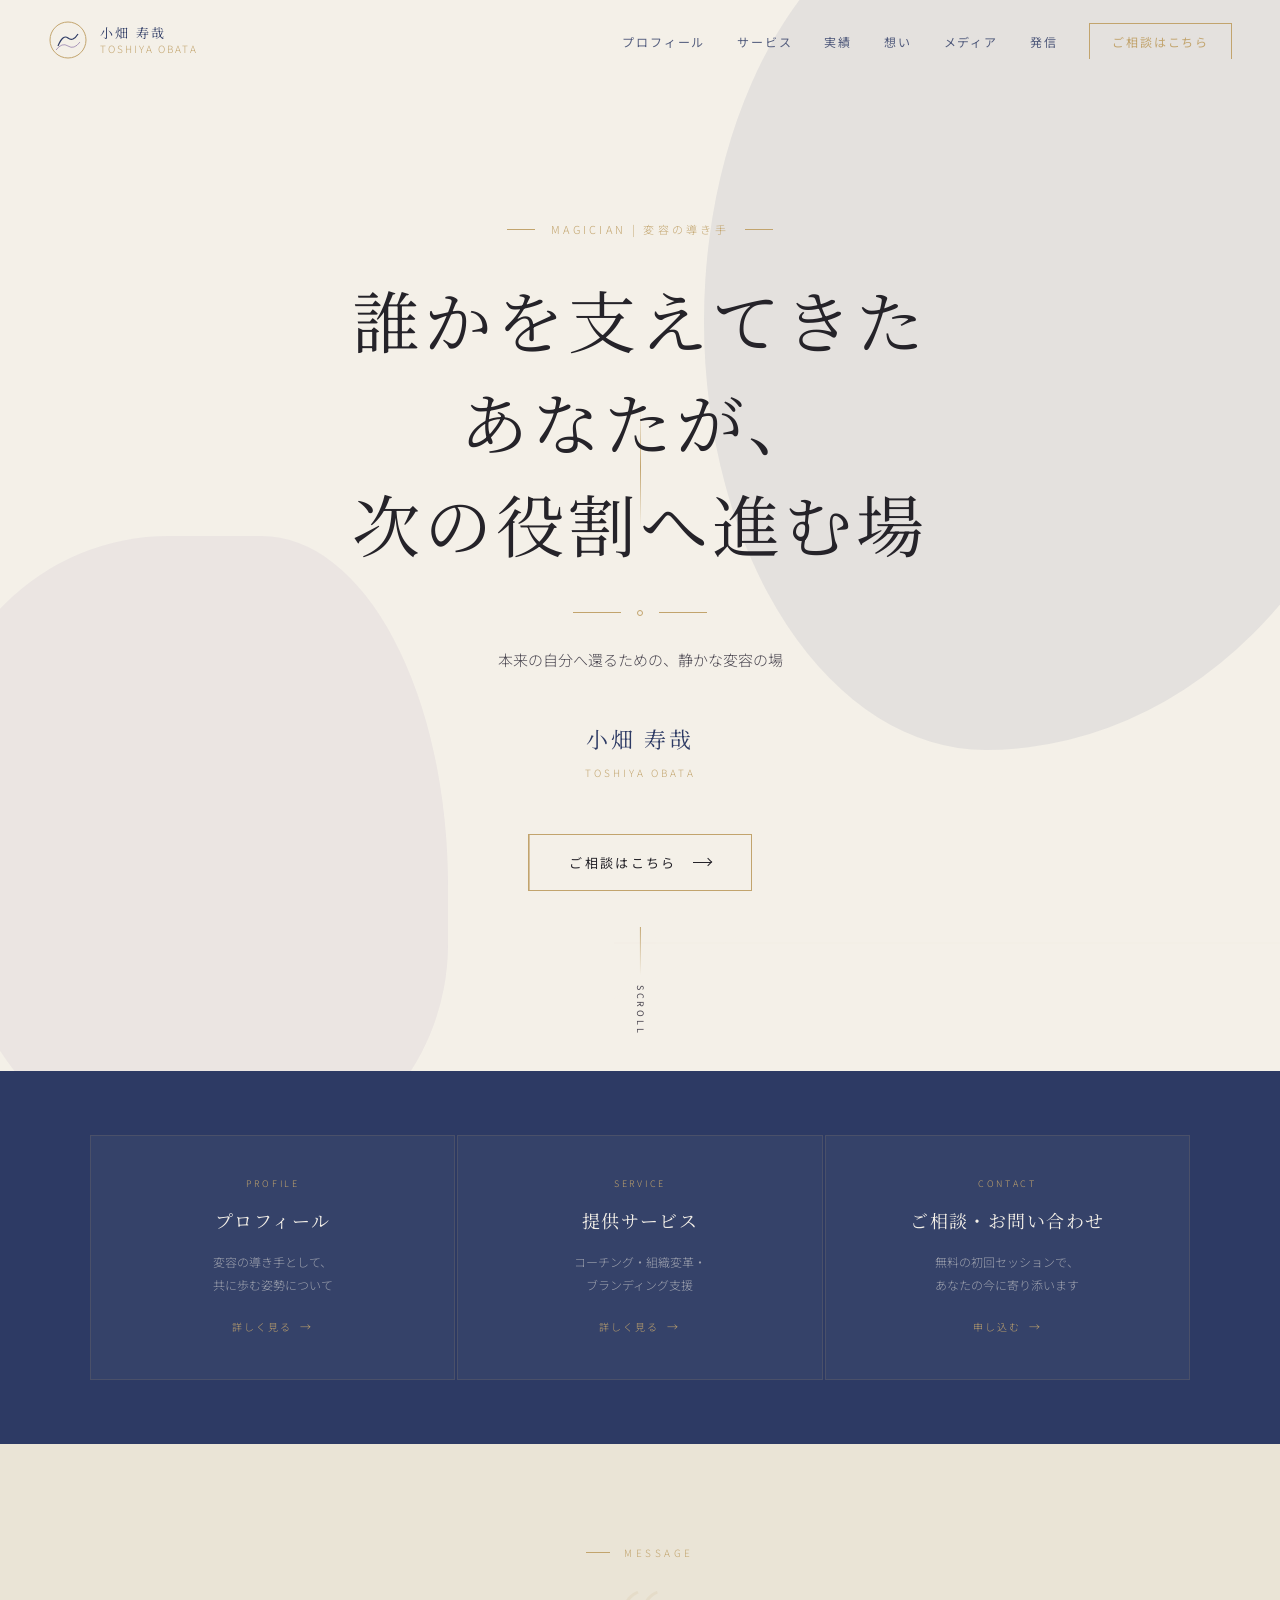
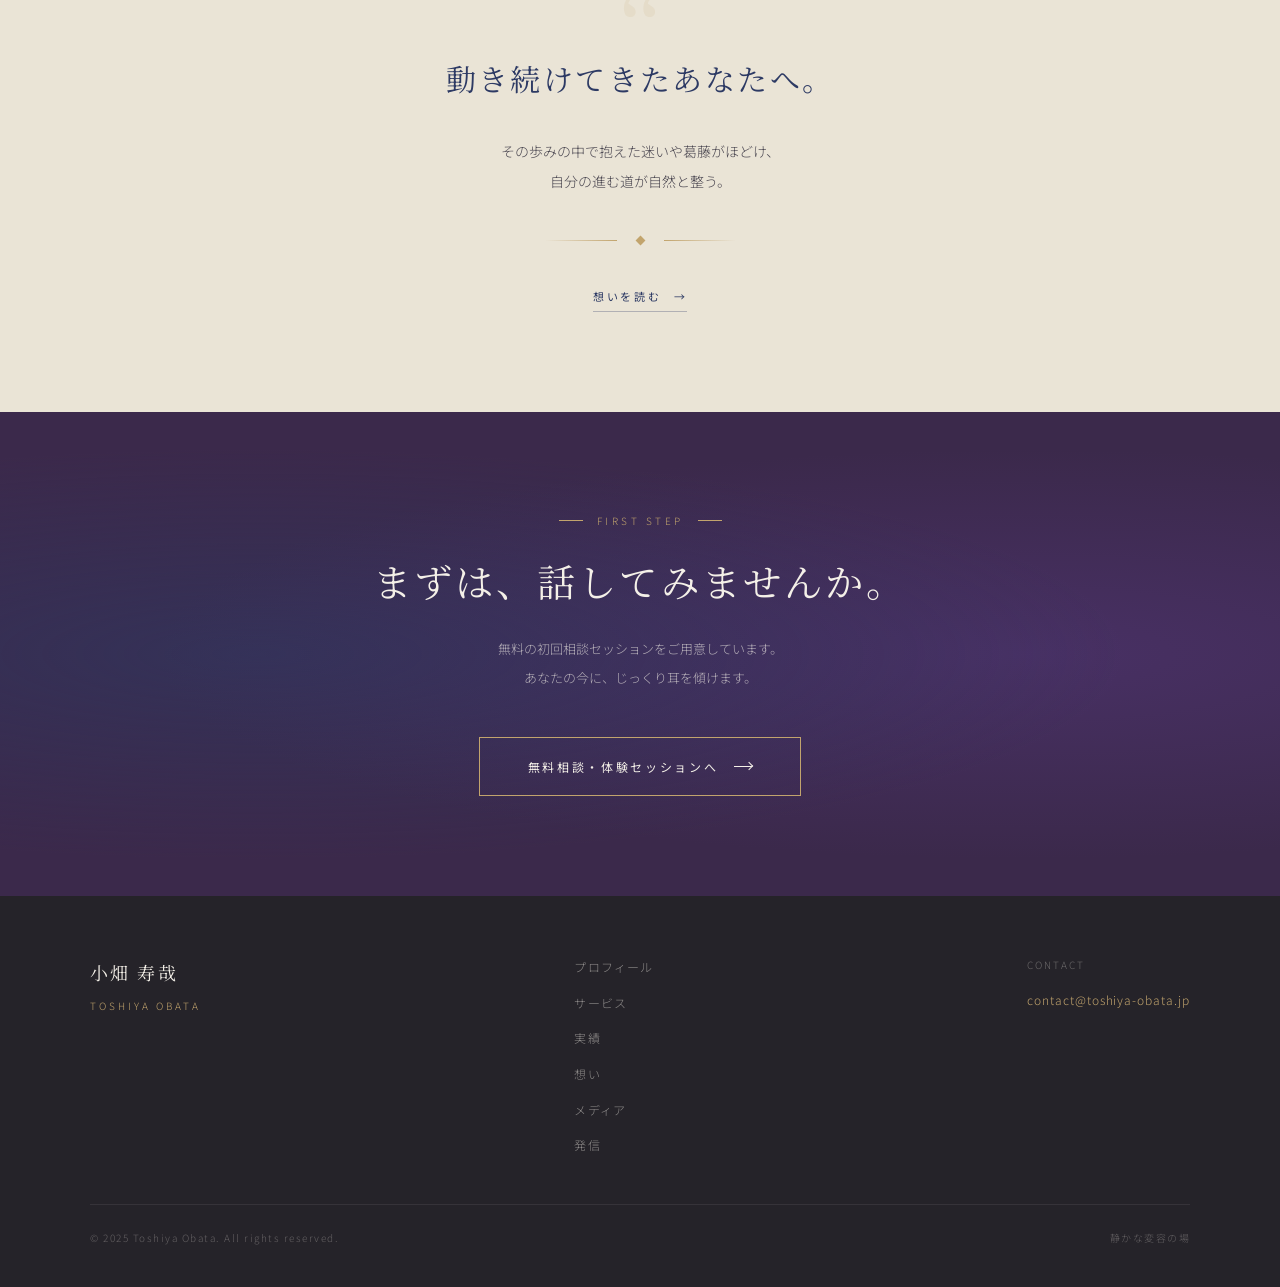
==== index.html @ 52fd90f2 "Add files via upload" ====
<!DOCTYPE html>
<html lang="ja">
<head>
<meta charset="UTF-8">
<meta name="viewport" content="width=device-width, initial-scale=1.0">
<title>小畑寿哉 | 静かな変容の場</title>
<link rel="preconnect" href="https://fonts.googleapis.com">
<link rel="preconnect" href="https://fonts.gstatic.com" crossorigin>
<link href="https://fonts.googleapis.com/css2?family=Noto+Serif+JP:wght@300;400;500;600&family=Noto+Sans+JP:wght@300;400;500&display=swap" rel="stylesheet">
<link rel="stylesheet" href="common.css">
<style>
  /* =============================================
     HERO
  ============================================= */
  #hero {
    position: relative;
    min-height: 100vh;
    display: flex;
    align-items: center;
    justify-content: center;
    overflow: hidden;
    background: var(--ivory);
  }
  .hero-bg { position: absolute; inset: 0; z-index: 0; }
  .hero-shape-1 {
    position: absolute; right: -10%; top: -10%;
    width: 55%; height: 80%;
    background: var(--navy);
    border-radius: 40% 60% 60% 40% / 50% 40% 60% 50%;
    opacity: 0.08;
  }
  .hero-shape-2 {
    position: absolute; left: -5%; bottom: -10%;
    width: 40%; height: 60%;
    background: var(--purple);
    border-radius: 50% 40% 50% 60% / 40% 60% 40% 60%;
    opacity: 0.06;
  }
  .hero-mountain {
    position: absolute; bottom: 0; right: 0;
    width: 52%; height: 55%;
    z-index: 1; opacity: 0.18;
  }
  .hero-gold-line {
    position: absolute; left: 50%; top: 38%;
    width: 1px; height: 120px;
    background: linear-gradient(to bottom, transparent, var(--gold), transparent);
    z-index: 2;
  }
  .hero-content {
    position: relative; z-index: 3;
    max-width: 720px;
    width: 100%;
    padding: 120px 48px 80px;
    text-align: center;
  }
  .hero-label {
    font-size: 11px; letter-spacing: 0.3em;
    color: var(--gold); font-weight: 300;
    margin-bottom: 28px;
    display: flex; align-items: center; justify-content: center; gap: 16px;
  }
  .hero-label::before, .hero-label::after {
    content: ''; display: inline-block;
    width: 28px; height: 1px; background: var(--gold);
  }
  .hero-title {
    font-family: var(--serif);
    font-size: clamp(38px, 5.5vw, 68px);
    font-weight: 400; line-height: 1.5;
    color: var(--ink); letter-spacing: 0.06em;
    margin-bottom: 36px;
  }
  .hero-divider {
    display: flex; align-items: center; justify-content: center;
    gap: 16px; margin-bottom: 28px;
  }
  .hero-divider-line { width: 48px; height: 1px; background: var(--gold); }
  .hero-divider-dot {
    width: 6px; height: 6px; border-radius: 50%;
    border: 1px solid var(--gold);
  }
  .hero-sub {
    font-size: 15px; color: var(--ink-l);
    line-height: 2.1; margin-bottom: 44px;
    font-weight: 300;
  }
  .hero-name-block { margin-bottom: 52px; }
  .hero-name-jp {
    font-family: var(--serif); font-size: 22px;
    font-weight: 400; letter-spacing: 0.12em; color: var(--navy);
  }
  .hero-name-en {
    font-size: 10px; letter-spacing: 0.3em;
    color: var(--gold); font-weight: 300; margin-top: 5px;
  }
  .hero-cta {
    display: inline-flex; align-items: center; gap: 16px;
    border: 1px solid var(--gold); color: var(--ink);
    font-size: 13px; letter-spacing: 0.18em;
    padding: 16px 40px;
    transition: all 0.3s; position: relative; overflow: hidden;
  }
  .hero-cta::before {
    content: ''; position: absolute; inset: 0;
    background: var(--gold); transform: translateX(-100%);
    transition: transform 0.3s ease; z-index: -1;
  }
  .hero-cta:hover::before { transform: translateX(0); }
  .hero-cta:hover { color: var(--ivory); }
  .hero-scroll {
    position: absolute; bottom: 36px; left: 50%; transform: translateX(-50%);
    z-index: 5; display: flex; flex-direction: column;
    align-items: center; gap: 10px;
  }
  .hero-scroll-text {
    font-size: 9px; letter-spacing: 0.3em;
    color: var(--ink-l); writing-mode: vertical-rl;
  }
  .hero-scroll-line {
    width: 1px; height: 48px;
    background: linear-gradient(to bottom, var(--gold), transparent);
    animation: scrollPulse 2s ease-in-out infinite;
  }
  @keyframes scrollPulse {
    0%,100% { opacity: 0.4; transform: scaleY(1); }
    50% { opacity: 1; transform: scaleY(1.2); }
  }

  /* =============================================
     INTRO STRIP
  ============================================= */
  .intro-strip {
    background: var(--navy);
    padding: 64px 48px;
  }
  .intro-strip-inner {
    max-width: 1100px; margin: 0 auto;
    display: grid; grid-template-columns: repeat(3,1fr);
    gap: 2px;
  }
  .intro-card {
    background: rgba(244,240,232,0.04);
    border: 1px solid rgba(194,164,109,0.15);
    padding: 40px 36px;
    text-align: center;
    transition: background 0.3s;
    cursor: pointer;
  }
  .intro-card:hover { background: rgba(244,240,232,0.08); }
  .intro-card-en {
    font-size: 9px; letter-spacing: 0.3em;
    color: var(--gold); font-weight: 300; margin-bottom: 14px;
  }
  .intro-card-jp {
    font-family: var(--serif); font-size: 18px;
    color: var(--ivory); letter-spacing: 0.08em;
    line-height: 1.6; margin-bottom: 16px;
  }
  .intro-card-desc {
    font-size: 12px; color: rgba(244,240,232,0.55);
    font-weight: 300; line-height: 1.9;
  }
  .intro-card-link {
    display: inline-flex; align-items: center; gap: 8px;
    font-size: 10px; letter-spacing: 0.2em;
    color: var(--gold); font-weight: 300; margin-top: 20px;
    transition: gap 0.2s;
  }
  .intro-card-link:hover { gap: 12px; }
  .intro-card-link::after {
    content: '→'; font-size: 11px;
  }

  /* =============================================
     MESSAGE PREVIEW
  ============================================= */
  .message-preview {
    background: var(--ivory-d);
    padding: 100px 48px;
    text-align: center;
  }
  .message-preview-inner { max-width: 760px; margin: 0 auto; }
  .quote-mark {
    font-family: var(--serif); font-size: 100px;
    color: rgba(194,164,109,0.12); line-height: 1;
    margin-bottom: -30px; display: block;
  }
  .message-preview-text {
    font-family: var(--serif);
    font-size: clamp(20px, 2.8vw, 30px);
    font-weight: 400; line-height: 2;
    color: var(--navy); letter-spacing: 0.08em;
    margin-bottom: 28px;
  }
  .message-preview-sub {
    font-size: 14px; color: var(--ink-l);
    line-height: 2.2; font-weight: 300;
    margin-bottom: 40px;
  }
  .divider-ornament {
    display: flex; align-items: center; justify-content: center;
    gap: 20px; margin: 36px 0;
  }
  .divider-ornament-line {
    width: 72px; height: 1px;
    background: linear-gradient(to right, transparent, var(--gold));
  }
  .divider-ornament-line:last-child {
    background: linear-gradient(to left, transparent, var(--gold));
  }
  .divider-ornament-diamond {
    width: 7px; height: 7px;
    background: var(--gold); transform: rotate(45deg);
  }
  .text-link {
    display: inline-flex; align-items: center; gap: 12px;
    font-size: 11px; letter-spacing: 0.25em; color: var(--navy);
    border-bottom: 1px solid rgba(45,58,100,0.3);
    padding-bottom: 4px; transition: border-color 0.2s, color 0.2s;
  }
  .text-link:hover { color: var(--gold); border-color: var(--gold); }
  .text-link::after { content: '→'; }

  /* =============================================
     RESPONSIVE
  ============================================= */
  @media (max-width: 900px) {
    .hero-content { padding: 100px 24px 72px; }
    .intro-strip-inner { grid-template-columns: 1fr; }
    .intro-strip { padding: 48px 24px; }
    .message-preview { padding: 72px 24px; }
  }
</style>
<template id="__bundler_thumbnail" data-bg-color="#F4F0E8">
  <svg viewBox="0 0 1200 800" xmlns="http://www.w3.org/2000/svg">
    <rect width="1200" height="800" fill="#F4F0E8"/>
    <rect x="0" y="0" width="1200" height="800" fill="#2D3A64" opacity="0.06" rx="0"/>
    <!-- Navy shape -->
    <ellipse cx="900" cy="300" rx="380" ry="500" fill="#2D3A64" opacity="0.12"/>
    <ellipse cx="200" cy="600" rx="280" ry="360" fill="#5C3B8A" opacity="0.08"/>
    <!-- Gold lines -->
    <line x1="600" y1="220" x2="600" y2="360" stroke="#C2A46D" stroke-width="1" opacity="0.5"/>
    <!-- Logo mark -->
    <circle cx="600" cy="180" r="48" stroke="#C2A46D" stroke-width="1.5" fill="none"/>
    <path d="M572 196 Q586 164 600 172 Q614 180 628 164" stroke="#2D3A64" stroke-width="2" fill="none"/>
    <!-- Title text placeholder bars -->
    <rect x="360" y="390" width="480" height="28" rx="2" fill="#2D3A64" opacity="0.18"/>
    <rect x="400" y="432" width="400" height="28" rx="2" fill="#2D3A64" opacity="0.14"/>
    <rect x="440" y="474" width="320" height="28" rx="2" fill="#2D3A64" opacity="0.10"/>
    <!-- Gold divider -->
    <line x1="520" y1="520" x2="680" y2="520" stroke="#C2A46D" stroke-width="1" opacity="0.6"/>
    <circle cx="600" cy="520" r="4" fill="none" stroke="#C2A46D" stroke-width="1"/>
    <!-- CTA button outline -->
    <rect x="460" y="580" width="280" height="44" rx="0" stroke="#C2A46D" stroke-width="1" fill="none"/>
    <rect x="480" y="596" width="180" height="12" rx="2" fill="#C2A46D" opacity="0.3"/>
  </svg>
</template>
</head>
<body>

<!-- NAV (populated by common.js) -->
<nav id="main-nav"></nav>

<!-- =============================================
     HERO
============================================= -->
<section id="hero" class="above-fold">
  <div class="hero-bg">
    <div class="hero-shape-1"></div>
    <div class="hero-shape-2"></div>
    <svg class="hero-mountain" viewBox="0 0 600 400" fill="none">
      <path d="M0 400 L150 180 L300 280 L400 120 L500 220 L600 160 L600 400 Z" fill="#F4F0E8" opacity="0.06"/>
      <path d="M0 400 L120 240 L250 320 L380 150 L480 240 L600 180 L600 400 Z" fill="#F4F0E8" opacity="0.04"/>
      <path d="M0 400 L200 300 L350 360 L500 280 L600 320 L600 400 Z" fill="#F4F0E8" opacity="0.08"/>
      <line x1="0" y1="350" x2="600" y2="350" stroke="#C2A46D" stroke-width="0.5" opacity="0.3"/>
    </svg>
    <div class="hero-gold-line"></div>
  </div>
  <div class="hero-content">
    <div class="hero-label reveal">MAGICIAN | 変容の導き手</div>
    <h1 class="hero-title reveal reveal-delay-1">
      誰かを支えてきた<br>あなたが、<br>次の役割へ進む場
    </h1>
    <div class="hero-divider reveal reveal-delay-2">
      <div class="hero-divider-line"></div>
      <div class="hero-divider-dot"></div>
      <div class="hero-divider-line"></div>
    </div>
    <p class="hero-sub reveal reveal-delay-3">
      本来の自分へ還るための、静かな変容の場
    </p>
    <div class="hero-name-block reveal reveal-delay-4">
      <div class="hero-name-jp">小畑 寿哉</div>
      <div class="hero-name-en">TOSHIYA OBATA</div>
    </div>
    <a href="contact.html" class="hero-cta reveal reveal-delay-5">
      ご相談はこちら
      <span class="btn-arrow"></span>
    </a>
  </div>
  <div class="hero-scroll">
    <div class="hero-scroll-line"></div>
    <span class="hero-scroll-text">SCROLL</span>
  </div>
</section>

<!-- =============================================
     INTRO STRIP
============================================= -->
<div class="intro-strip">
  <div class="intro-strip-inner">
    <a href="about.html" class="intro-card reveal reveal-delay-1">
      <div class="intro-card-en">PROFILE</div>
      <div class="intro-card-jp">プロフィール</div>
      <div class="intro-card-desc">変容の導き手として、<br>共に歩む姿勢について</div>
      <span class="intro-card-link">詳しく見る</span>
    </a>
    <a href="services.html" class="intro-card reveal reveal-delay-2">
      <div class="intro-card-en">SERVICE</div>
      <div class="intro-card-jp">提供サービス</div>
      <div class="intro-card-desc">コーチング・組織変革・<br>ブランディング支援</div>
      <span class="intro-card-link">詳しく見る</span>
    </a>
    <a href="contact.html" class="intro-card reveal reveal-delay-3">
      <div class="intro-card-en">CONTACT</div>
      <div class="intro-card-jp">ご相談・お問い合わせ</div>
      <div class="intro-card-desc">無料の初回セッションで、<br>あなたの今に寄り添います</div>
      <span class="intro-card-link">申し込む</span>
    </a>
  </div>
</div>

<!-- =============================================
     MESSAGE PREVIEW
============================================= -->
<div class="message-preview">
  <div class="message-preview-inner">
    <div class="section-label reveal" style="justify-content:center;">MESSAGE</div>
    <span class="quote-mark reveal reveal-delay-1">&ldquo;</span>
    <h2 class="message-preview-text reveal reveal-delay-2">
      動き続けてきたあなたへ。
    </h2>
    <p class="message-preview-sub reveal reveal-delay-3">
      その歩みの中で抱えた迷いや葛藤がほどけ、<br>
      自分の進む道が自然と整う。
    </p>
    <div class="divider-ornament reveal reveal-delay-3">
      <div class="divider-ornament-line"></div>
      <div class="divider-ornament-diamond"></div>
      <div class="divider-ornament-line"></div>
    </div>
    <a href="message.html" class="text-link reveal reveal-delay-4">想いを読む</a>
  </div>
</div>

<!-- CTA -->
<div class="cta-band">
  <div class="cta-band-inner">
    <div class="cta-band-label reveal">FIRST STEP</div>
    <h2 class="cta-band-title reveal reveal-delay-1">まずは、話してみませんか。</h2>
    <p class="cta-band-sub reveal reveal-delay-2">
      無料の初回相談セッションをご用意しています。<br>
      あなたの今に、じっくり耳を傾けます。
    </p>
    <a href="contact.html" class="cta-band-btn reveal reveal-delay-3">
      無料相談・体験セッションへ
      <span class="btn-arrow"></span>
    </a>
  </div>
</div>

<!-- FOOTER -->
<footer id="main-footer"></footer>

<!-- Tweaks -->
<div id="tweaks-panel" style="display:none;position:fixed;bottom:28px;right:28px;z-index:9999;background:rgba(37,35,41,0.97);backdrop-filter:blur(16px);border:1px solid rgba(194,164,109,0.3);padding:28px;width:272px;font-family:var(--sans);box-shadow:0 20px 60px rgba(0,0,0,0.4);">
  <div style="display:flex;justify-content:space-between;align-items:center;margin-bottom:22px;">
    <div style="font-size:11px;letter-spacing:0.25em;color:var(--gold);font-weight:300;">TWEAKS</div>
    <button onclick="hideTweaks();window.parent.postMessage({type:'__edit_mode_dismissed'},'*');" style="background:none;border:none;cursor:pointer;color:rgba(244,240,232,0.5);font-size:18px;line-height:1;padding:0;">×</button>
  </div>
  <div style="margin-bottom:18px;">
    <label style="font-size:10px;letter-spacing:0.2em;color:rgba(244,240,232,0.45);display:block;margin-bottom:10px;">アクセントカラー</label>
    <div style="display:flex;gap:8px;flex-wrap:wrap;">
      <div onclick="setAccent('#C2A46D')" style="width:28px;height:28px;background:#C2A46D;cursor:pointer;border:2px solid rgba(244,240,232,0.5);" title="くすんだ金"></div>
      <div onclick="setAccent('#9C7A47')" style="width:28px;height:28px;background:#9C7A47;cursor:pointer;" title="深い金"></div>
      <div onclick="setAccent('#A8C4B0')" style="width:28px;height:28px;background:#A8C4B0;cursor:pointer;" title="静かな緑"></div>
      <div onclick="setAccent('#8BA5B8')" style="width:28px;height:28px;background:#8BA5B8;cursor:pointer;" title="霞の青"></div>
    </div>
  </div>
</div>

<script src="common.js"></script>
<script>
  const TWEAK_DEFAULTS = /*EDITMODE-BEGIN*/{"accentColor":"#C2A46D"}/*EDITMODE-END*/;
  let tweakState = {...TWEAK_DEFAULTS};
  window.addEventListener('message', e => {
    if (e.data?.type === '__activate_edit_mode') showTweaks();
    if (e.data?.type === '__deactivate_edit_mode') hideTweaks();
  });
  window.parent.postMessage({type:'__edit_mode_available'},'*');
  function showTweaks() { document.getElementById('tweaks-panel').style.display = 'block'; }
  function hideTweaks() { document.getElementById('tweaks-panel').style.display = 'none'; }
  function setAccent(c) {
    tweakState.accentColor = c;
    document.documentElement.style.setProperty('--gold', c);
    window.parent.postMessage({type:'__edit_mode_set_keys', edits:{accentColor:c}},'*');
  }
</script>
</body>
</html>
---- common.css ----
/* =============================================
   DESIGN TOKENS
============================================= */
:root {
  --ivory:    #F4F0E8;
  --ivory-d:  #EAE4D6;
  --navy:     #2D3A64;
  --purple:   #5C3B8A;
  --plum:     #3B294B;
  --gold:     #C2A46D;
  --gold-l:   #D9BA87;
  --ink:      #252329;
  --ink-l:    #4A4650;
  --serif:    'Noto Serif JP', serif;
  --sans:     'Noto Sans JP', sans-serif;
}

/* =============================================
   RESET & BASE
============================================= */
*, *::before, *::after { box-sizing: border-box; margin: 0; padding: 0; }
html { scroll-behavior: smooth; }
body {
  font-family: var(--sans);
  background: var(--ivory);
  color: var(--ink);
  line-height: 1.8;
  overflow-x: hidden;
}
img { display: block; max-width: 100%; }
a { text-decoration: none; color: inherit; }

/* =============================================
   SCROLL REVEAL
============================================= */
.reveal {
  opacity: 0;
  transform: translateY(28px);
  transition: opacity 0.9s cubic-bezier(0.16,1,0.3,1), transform 0.9s cubic-bezier(0.16,1,0.3,1);
}
.reveal.visible { opacity: 1; transform: translateY(0); }
.reveal-delay-1 { transition-delay: 0.1s; }
.reveal-delay-2 { transition-delay: 0.22s; }
.reveal-delay-3 { transition-delay: 0.36s; }
.reveal-delay-4 { transition-delay: 0.5s; }
.reveal-delay-5 { transition-delay: 0.64s; }

/* =============================================
   NAV
============================================= */
nav#main-nav {
  position: fixed;
  top: 0; left: 0; right: 0;
  z-index: 100;
  display: flex;
  align-items: center;
  justify-content: space-between;
  padding: 20px 48px;
  transition: background 0.4s, box-shadow 0.4s, padding 0.4s;
}
nav#main-nav.scrolled {
  background: rgba(244,240,232,0.95);
  backdrop-filter: blur(12px);
  box-shadow: 0 1px 0 rgba(45,58,100,0.1);
  padding: 14px 48px;
}
.nav-logo {
  display: flex;
  align-items: center;
  gap: 12px;
}
.nav-logo-mark { width: 40px; height: 40px; }
.nav-logo-text {
  font-family: var(--serif);
  font-size: 13px;
  letter-spacing: 0.18em;
  color: var(--navy);
  line-height: 1.4;
}
.nav-logo-text span {
  display: block;
  font-size: 10px;
  letter-spacing: 0.2em;
  color: var(--gold);
  font-family: var(--sans);
  font-weight: 300;
}
.nav-links {
  display: flex;
  align-items: center;
  gap: 32px;
  list-style: none;
}
.nav-links a {
  font-size: 12px;
  letter-spacing: 0.15em;
  color: var(--navy);
  opacity: 0.8;
  transition: opacity 0.2s;
  font-weight: 400;
}
.nav-links a:hover,
.nav-links a.active { opacity: 1; color: var(--navy); }
.nav-links a.active { border-bottom: 1px solid var(--gold); padding-bottom: 2px; }
.nav-cta {
  font-size: 11px;
  letter-spacing: 0.18em;
  border: 1px solid var(--gold);
  color: var(--gold) !important;
  padding: 9px 22px;
  opacity: 1 !important;
  transition: background 0.2s, color 0.2s !important;
  border-bottom: none !important;
}
.nav-cta:hover {
  background: var(--gold) !important;
  color: var(--ivory) !important;
}

/* Hamburger */
.nav-hamburger {
  display: none;
  flex-direction: column;
  gap: 5px;
  cursor: pointer;
  background: none;
  border: none;
  padding: 4px;
}
.nav-hamburger span {
  display: block;
  width: 24px;
  height: 1px;
  background: var(--navy);
  transition: all 0.3s;
}
.nav-hamburger.open span:nth-child(1) { transform: translateY(6px) rotate(45deg); }
.nav-hamburger.open span:nth-child(2) { opacity: 0; }
.nav-hamburger.open span:nth-child(3) { transform: translateY(-6px) rotate(-45deg); }

/* Mobile menu */
.nav-mobile {
  display: none;
  position: fixed;
  top: 0; left: 0; right: 0; bottom: 0;
  z-index: 99;
  background: rgba(244,240,232,0.98);
  backdrop-filter: blur(20px);
  flex-direction: column;
  align-items: center;
  justify-content: center;
  gap: 36px;
}
.nav-mobile.open { display: flex; }
.nav-mobile a {
  font-family: var(--serif);
  font-size: 22px;
  letter-spacing: 0.15em;
  color: var(--navy);
  transition: color 0.2s;
}
.nav-mobile a:hover { color: var(--gold); }
.nav-mobile .mobile-cta {
  font-size: 13px;
  border: 1px solid var(--gold);
  color: var(--gold);
  padding: 14px 40px;
  letter-spacing: 0.2em;
  margin-top: 12px;
}

/* =============================================
   PAGE HERO (inner pages)
============================================= */
.page-hero {
  background: var(--navy);
  padding: 160px 48px 80px;
  position: relative;
  overflow: hidden;
}
.page-hero::before {
  content: '';
  position: absolute;
  inset: 0;
  background: radial-gradient(ellipse at 80% 50%, rgba(92,59,138,0.35) 0%, transparent 70%);
  pointer-events: none;
}
.page-hero-inner {
  max-width: 1100px;
  margin: 0 auto;
  position: relative;
  z-index: 1;
}
.page-hero-label {
  font-size: 10px;
  letter-spacing: 0.35em;
  color: var(--gold);
  font-weight: 300;
  margin-bottom: 16px;
  display: flex;
  align-items: center;
  gap: 14px;
}
.page-hero-label::before {
  content: '';
  width: 24px;
  height: 1px;
  background: var(--gold);
}
.page-hero-title {
  font-family: var(--serif);
  font-size: clamp(32px, 4vw, 56px);
  font-weight: 400;
  color: var(--ivory);
  letter-spacing: 0.06em;
  line-height: 1.4;
  margin-bottom: 16px;
}
.page-hero-en {
  font-size: 11px;
  letter-spacing: 0.3em;
  color: rgba(244,240,232,0.4);
  font-weight: 300;
}

/* =============================================
   SECTION COMMONS
============================================= */
section { padding: 100px 48px; }
.section-inner { max-width: 1100px; margin: 0 auto; }
.section-label {
  font-size: 10px;
  letter-spacing: 0.35em;
  color: var(--gold);
  font-weight: 300;
  margin-bottom: 16px;
  display: flex;
  align-items: center;
  gap: 14px;
}
.section-label::before { content: ''; width: 24px; height: 1px; background: var(--gold); }
.section-title {
  font-family: var(--serif);
  font-size: clamp(28px, 3.5vw, 44px);
  font-weight: 400;
  color: var(--navy);
  letter-spacing: 0.06em;
  line-height: 1.5;
  margin-bottom: 60px;
}
.section-title-en {
  font-size: 11px;
  letter-spacing: 0.3em;
  color: var(--gold);
  font-weight: 300;
  font-family: var(--sans);
  display: block;
  margin-top: 8px;
}

/* =============================================
   CTA BAND (shared across pages)
============================================= */
.cta-band {
  background: var(--plum);
  padding: 100px 48px;
  position: relative;
  overflow: hidden;
  text-align: center;
}
.cta-band::before {
  content: '';
  position: absolute;
  inset: 0;
  background:
    radial-gradient(ellipse at 20% 50%, rgba(45,58,100,0.5) 0%, transparent 60%),
    radial-gradient(ellipse at 80% 50%, rgba(92,59,138,0.4) 0%, transparent 60%);
  pointer-events: none;
}
.cta-band-inner { max-width: 700px; margin: 0 auto; position: relative; z-index: 1; }
.cta-band-label {
  font-size: 10px;
  letter-spacing: 0.35em;
  color: var(--gold);
  font-weight: 300;
  margin-bottom: 20px;
  display: flex;
  align-items: center;
  justify-content: center;
  gap: 14px;
}
.cta-band-label::before, .cta-band-label::after { content: ''; width: 24px; height: 1px; background: var(--gold); }
.cta-band-title {
  font-family: var(--serif);
  font-size: clamp(24px, 3vw, 40px);
  font-weight: 400;
  color: var(--ivory);
  letter-spacing: 0.08em;
  line-height: 1.6;
  margin-bottom: 24px;
}
.cta-band-sub {
  font-size: 13px;
  color: rgba(244,240,232,0.65);
  line-height: 2.2;
  font-weight: 300;
  margin-bottom: 44px;
}
.cta-band-btn {
  display: inline-flex;
  align-items: center;
  gap: 16px;
  border: 1px solid var(--gold);
  color: var(--ivory);
  font-size: 12px;
  letter-spacing: 0.22em;
  padding: 18px 48px;
  transition: all 0.3s;
  position: relative;
  overflow: hidden;
  font-family: var(--sans);
}
.cta-band-btn::before {
  content: '';
  position: absolute;
  inset: 0;
  background: var(--gold);
  transform: translateX(-100%);
  transition: transform 0.35s ease;
  z-index: -1;
}
.cta-band-btn:hover::before { transform: translateX(0); }
.cta-band-btn:hover { color: var(--plum); }
.btn-arrow {
  width: 18px;
  height: 1px;
  background: currentColor;
  position: relative;
  transition: width 0.3s;
}
.btn-arrow::after {
  content: '';
  position: absolute;
  right: 0; top: -3px;
  width: 6px; height: 6px;
  border-right: 1px solid currentColor;
  border-top: 1px solid currentColor;
  transform: rotate(45deg);
}
.cta-band-btn:hover .btn-arrow { width: 26px; }

/* =============================================
   FOOTER
============================================= */
footer {
  background: var(--ink);
  padding: 60px 48px 40px;
}
.footer-inner {
  max-width: 1100px;
  margin: 0 auto;
  display: flex;
  justify-content: space-between;
  align-items: flex-start;
  gap: 60px;
  flex-wrap: wrap;
}
.footer-logo-text {
  font-family: var(--serif);
  font-size: 18px;
  color: var(--ivory);
  letter-spacing: 0.12em;
  margin-bottom: 8px;
}
.footer-logo-en {
  font-size: 10px;
  letter-spacing: 0.3em;
  color: var(--gold);
  font-weight: 300;
}
.footer-org {
  font-size: 11px;
  color: rgba(244,240,232,0.4);
  font-weight: 300;
  letter-spacing: 0.1em;
  margin-top: 12px;
}
.footer-nav {
  display: flex;
  flex-direction: column;
  gap: 14px;
}
.footer-nav a {
  font-size: 12px;
  color: rgba(244,240,232,0.5);
  letter-spacing: 0.1em;
  font-weight: 300;
  transition: color 0.2s;
}
.footer-nav a:hover { color: var(--gold); }
.footer-contact-label {
  font-size: 10px;
  letter-spacing: 0.2em;
  color: rgba(244,240,232,0.35);
  font-weight: 300;
  margin-bottom: 10px;
}
.footer-contact-email {
  font-size: 12px;
  color: var(--gold);
  letter-spacing: 0.08em;
  font-weight: 300;
  transition: opacity 0.2s;
}
.footer-contact-email:hover { opacity: 0.75; }
.footer-bottom {
  max-width: 1100px;
  margin: 48px auto 0;
  padding-top: 24px;
  border-top: 1px solid rgba(244,240,232,0.08);
  display: flex;
  justify-content: space-between;
  align-items: center;
}
.footer-copy {
  font-size: 10px;
  color: rgba(244,240,232,0.3);
  letter-spacing: 0.15em;
  font-weight: 300;
}

/* =============================================
   RESPONSIVE
============================================= */
@media (max-width: 900px) {
  nav#main-nav { padding: 18px 24px; }
  nav#main-nav.scrolled { padding: 12px 24px; }
  .nav-links { display: none; }
  .nav-hamburger { display: flex; }
  section { padding: 72px 24px; }
  .page-hero { padding: 120px 24px 64px; }
  footer { padding: 48px 24px 36px; }
  .footer-inner { flex-direction: column; gap: 36px; }
  .footer-bottom { flex-direction: column; gap: 10px; text-align: center; }
  .cta-band { padding: 80px 24px; }
}
@media (max-width: 600px) {
  nav#main-nav { padding: 16px 20px; }
}
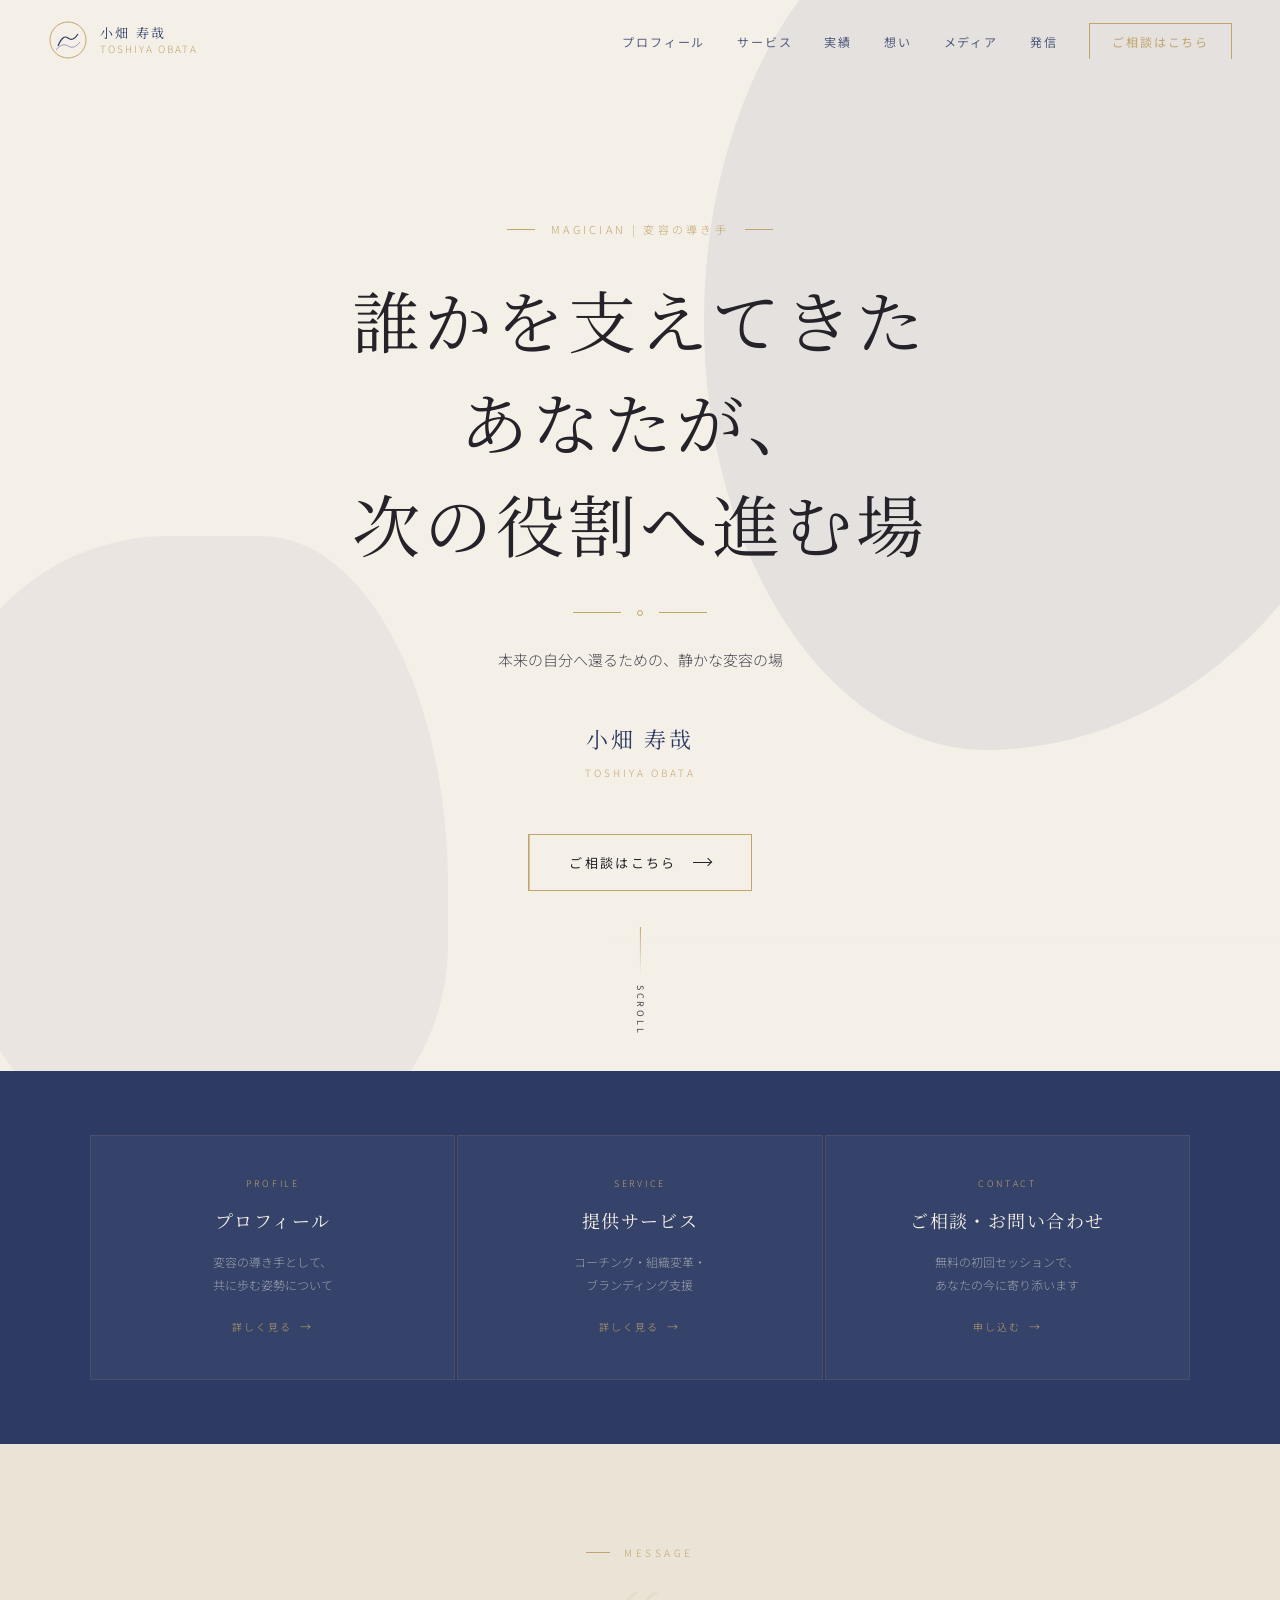
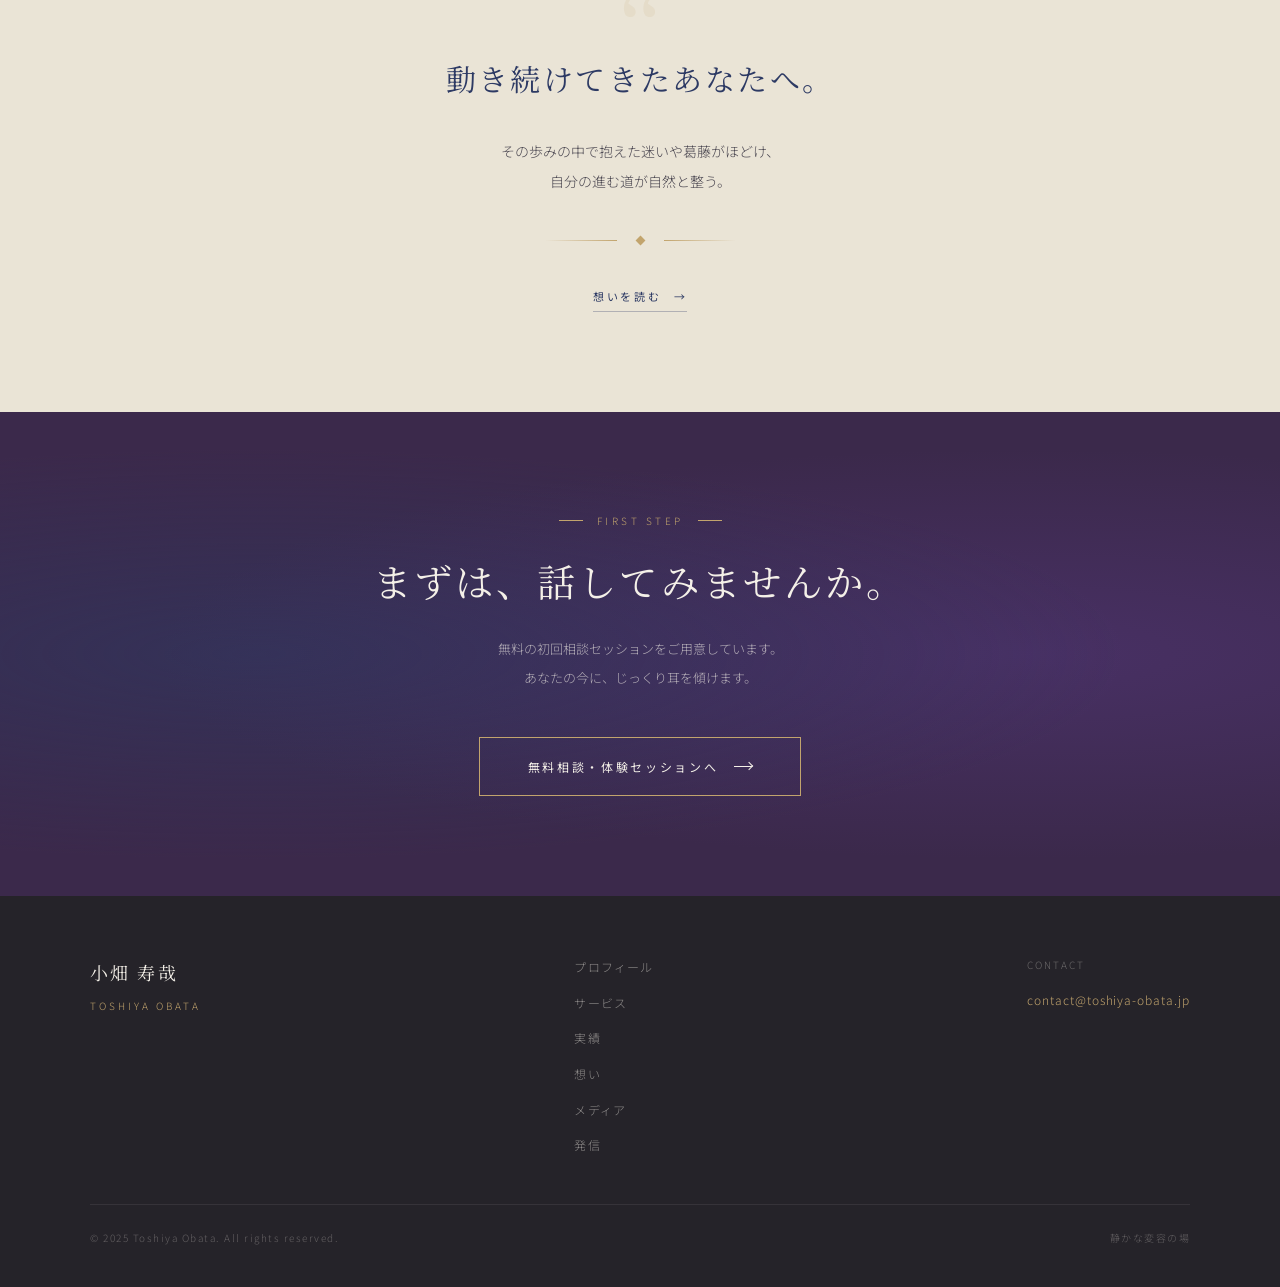
==== commit 75b39e76: "Fix nav text color on dark backgrounds and remove hero gold line" ====
--- a/index.html
+++ b/index.html
@@ -41,12 +41,7 @@
     width: 52%; height: 55%;
     z-index: 1; opacity: 0.18;
   }
-  .hero-gold-line {
-    position: absolute; left: 50%; top: 38%;
-    width: 1px; height: 120px;
-    background: linear-gradient(to bottom, transparent, var(--gold), transparent);
-    z-index: 2;
-  }
+
   .hero-content {
     position: relative; z-index: 3;
     max-width: 720px;
@@ -275,7 +270,6 @@
       <path d="M0 400 L200 300 L350 360 L500 280 L600 320 L600 400 Z" fill="#F4F0E8" opacity="0.08"/>
       <line x1="0" y1="350" x2="600" y2="350" stroke="#C2A46D" stroke-width="0.5" opacity="0.3"/>
     </svg>
-    <div class="hero-gold-line"></div>
   </div>
   <div class="hero-content">
     <div class="hero-label reveal">MAGICIAN | 変容の導き手</div>
--- a/common.css
+++ b/common.css
@@ -85,6 +85,23 @@
   font-family: var(--sans);
   font-weight: 300;
 }
+.logo-path-main { stroke: var(--navy); transition: stroke 0.4s; }
+.logo-path-sub { stroke: var(--purple); transition: stroke 0.4s; }
+
+/* Light text overrides for dark hero */
+nav#main-nav.nav-light-text:not(.scrolled) .nav-logo-text,
+nav#main-nav.nav-light-text:not(.scrolled) .nav-links a {
+  color: var(--ivory);
+}
+nav#main-nav.nav-light-text:not(.scrolled) .nav-links a.active {
+  color: var(--ivory);
+}
+nav#main-nav.nav-light-text:not(.scrolled) .nav-hamburger span {
+  background: var(--ivory);
+}
+nav#main-nav.nav-light-text:not(.scrolled) .logo-path-main { stroke: var(--ivory); }
+nav#main-nav.nav-light-text:not(.scrolled) .logo-path-sub { stroke: var(--gold-l); }
+
 .nav-links {
   display: flex;
   align-items: center;
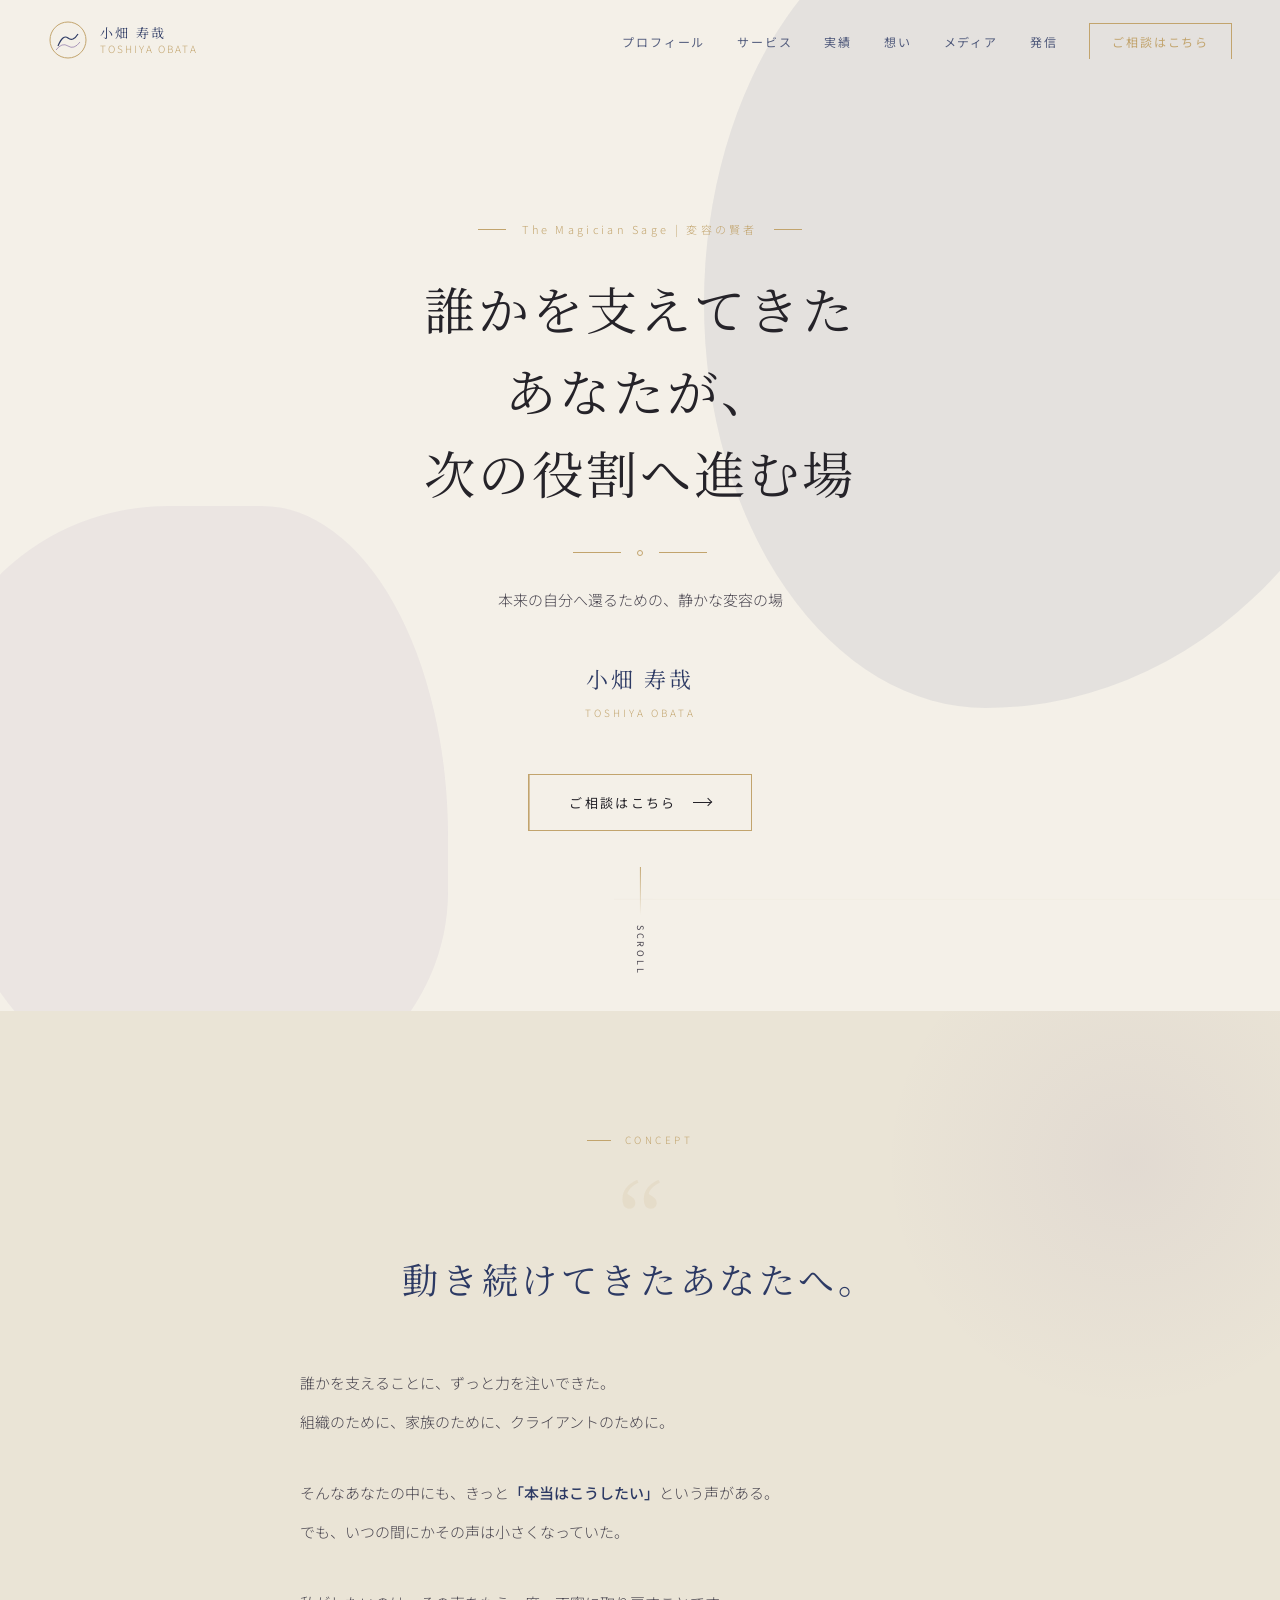
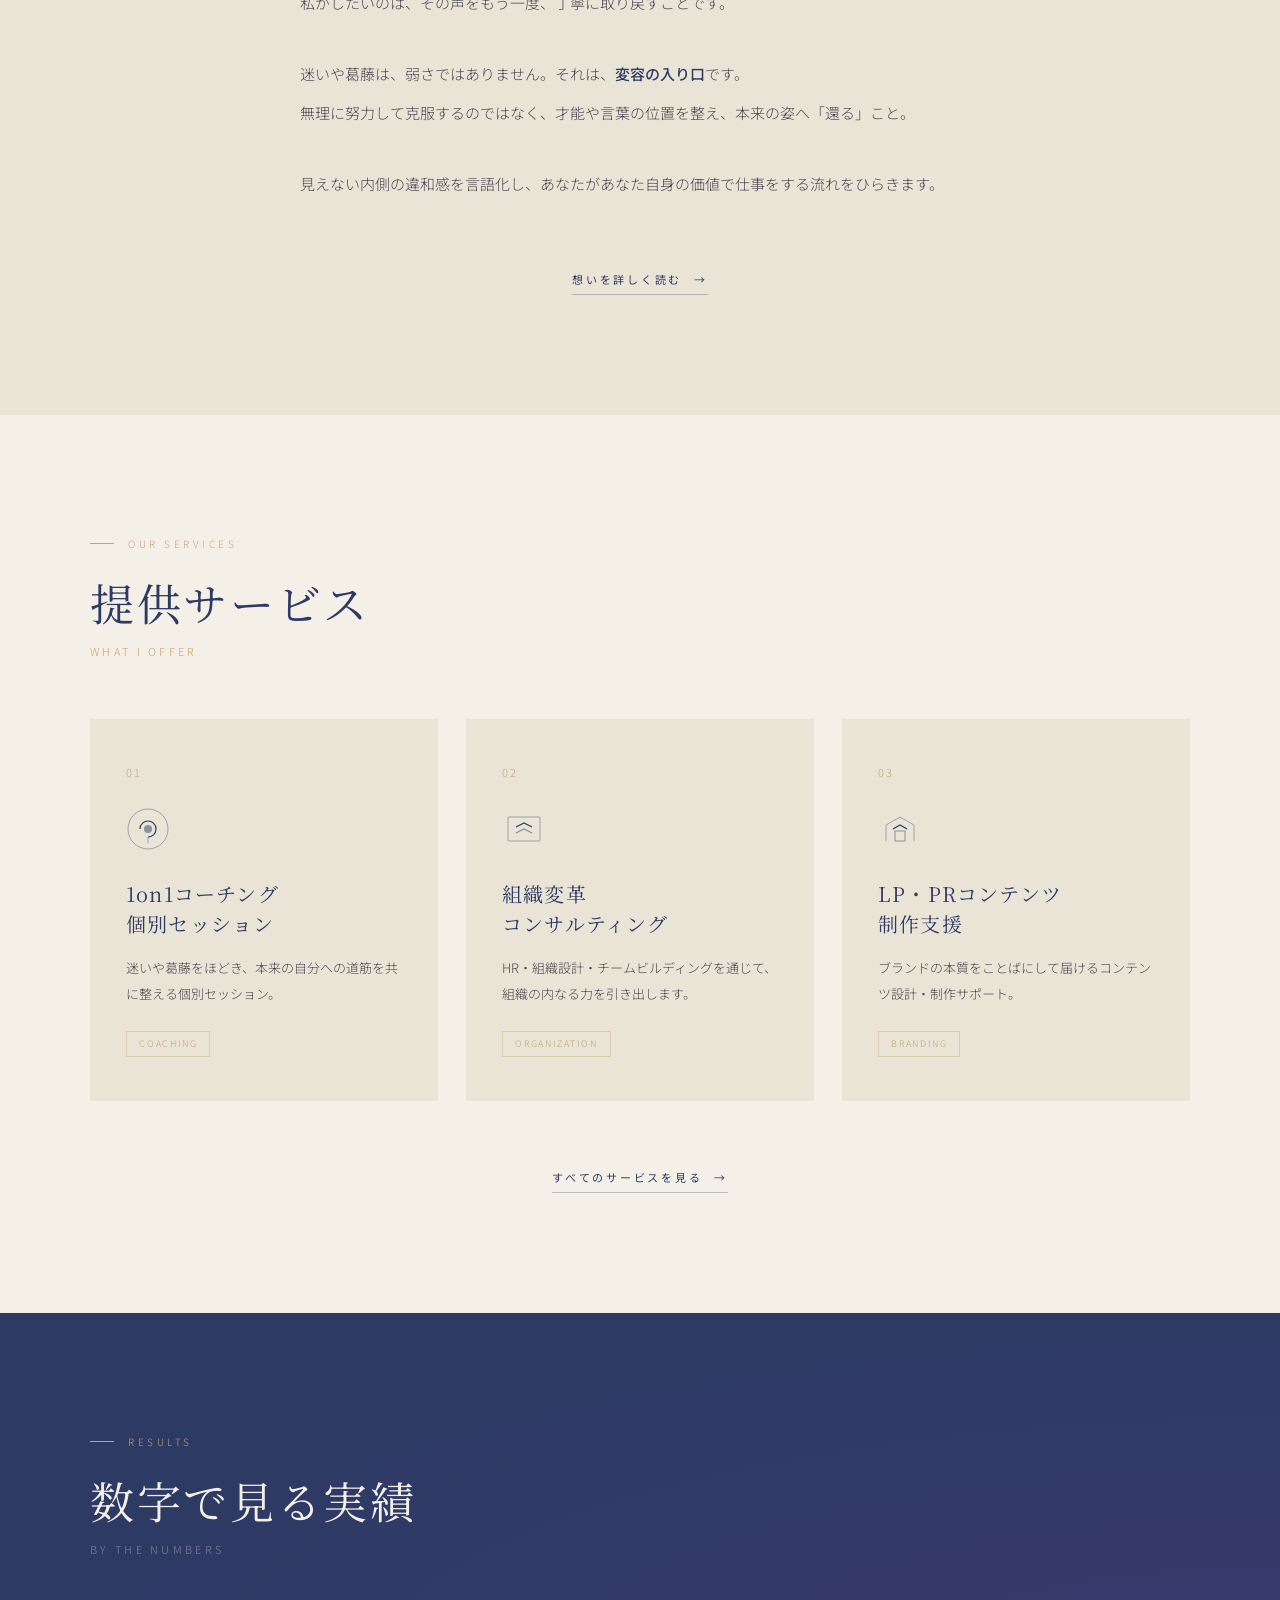
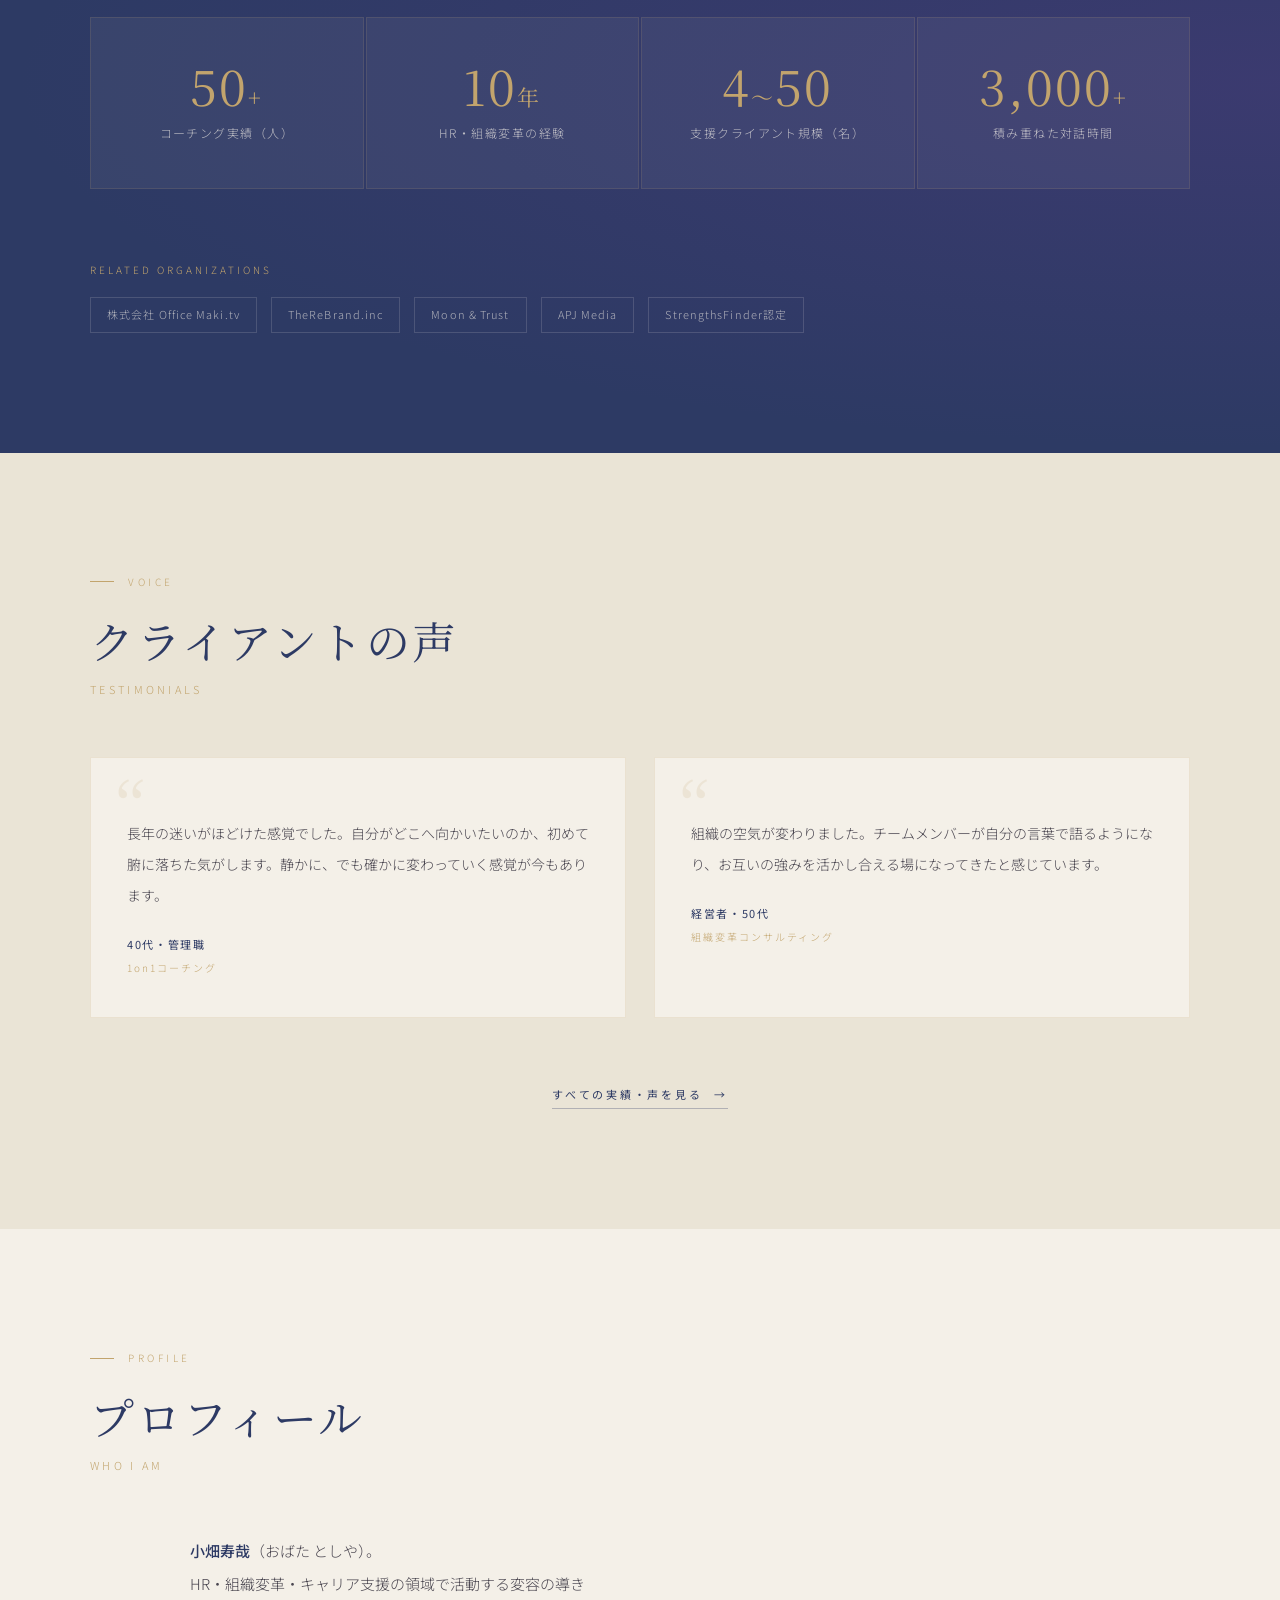
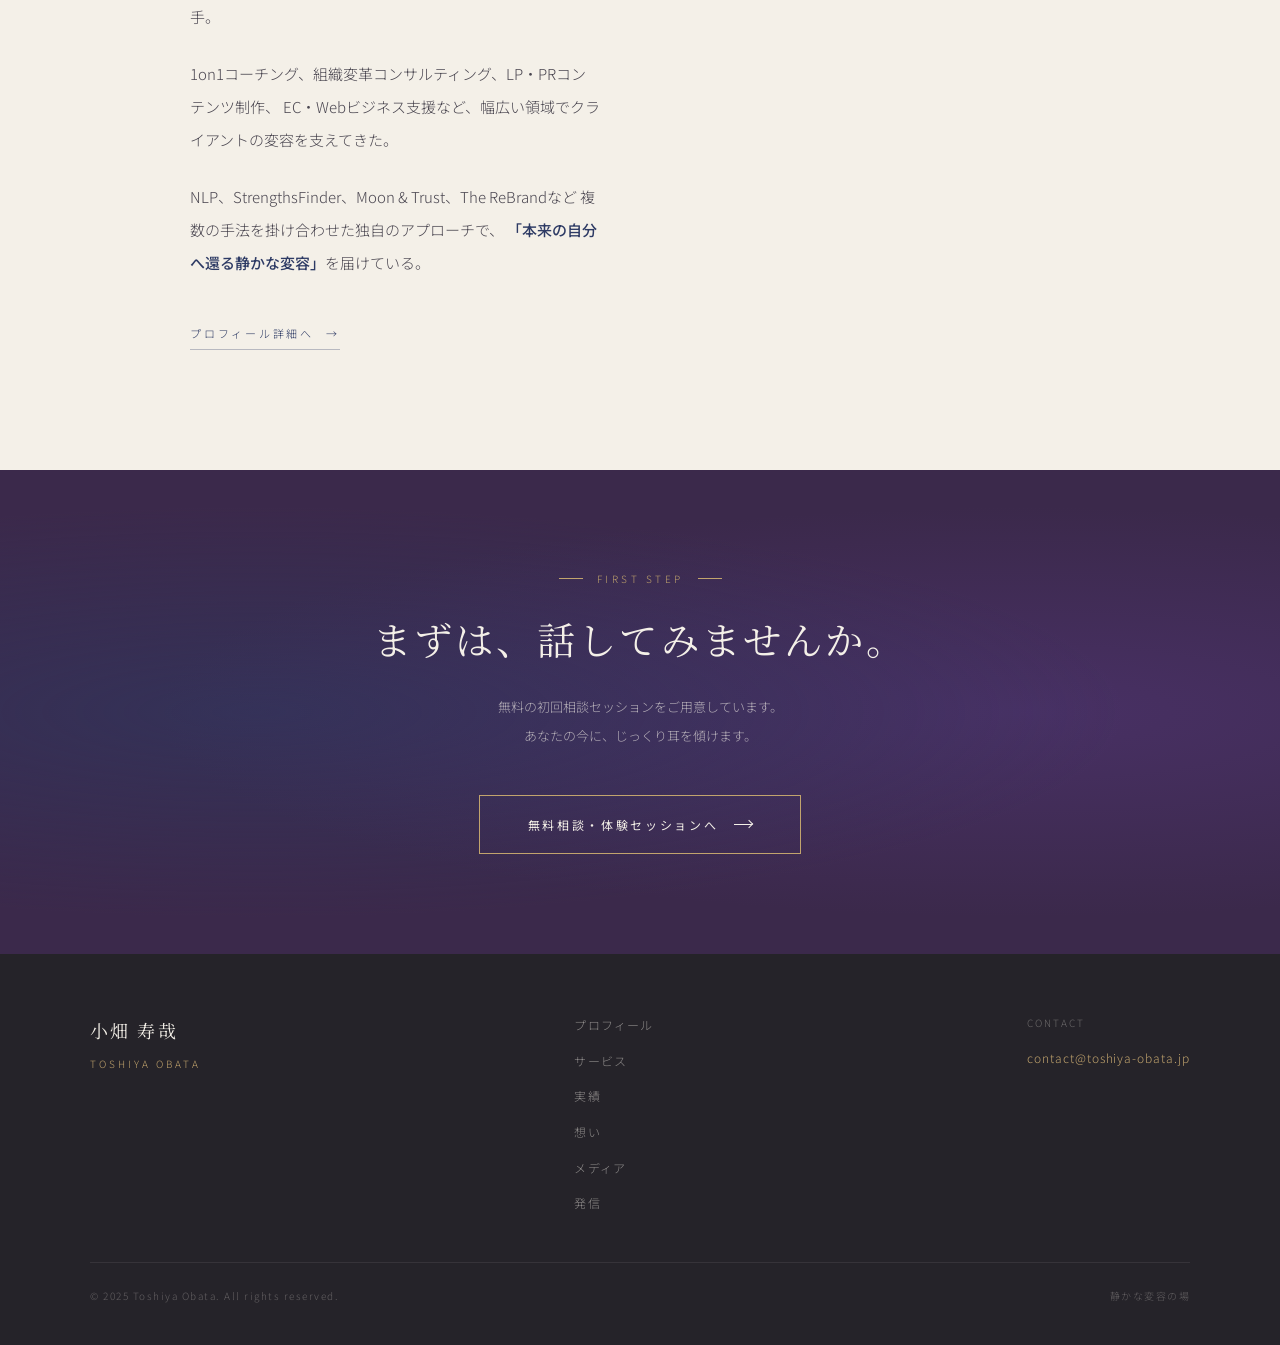
==== commit 942f01a0: "Adopt index_v2.html as the new top page layout" ====
--- a/index.html
+++ b/index.html
@@ -3,15 +3,13 @@
 <head>
 <meta charset="UTF-8">
 <meta name="viewport" content="width=device-width, initial-scale=1.0">
-<title>小畑寿哉 | 静かな変容の場</title>
+<title>小畑寿哉 | The Magician Sage</title>
 <link rel="preconnect" href="https://fonts.googleapis.com">
 <link rel="preconnect" href="https://fonts.gstatic.com" crossorigin>
 <link href="https://fonts.googleapis.com/css2?family=Noto+Serif+JP:wght@300;400;500;600&family=Noto+Sans+JP:wght@300;400;500&display=swap" rel="stylesheet">
 <link rel="stylesheet" href="common.css">
 <style>
-  /* =============================================
-     HERO
-  ============================================= */
+  /* Base Hero Styles from index.html */
   #hero {
     position: relative;
     min-height: 100vh;
@@ -41,10 +39,9 @@
     width: 52%; height: 55%;
     z-index: 1; opacity: 0.18;
   }
-
   .hero-content {
     position: relative; z-index: 3;
-    max-width: 720px;
+    max-width: 900px;
     width: 100%;
     padding: 120px 48px 80px;
     text-align: center;
@@ -61,8 +58,8 @@
   }
   .hero-title {
     font-family: var(--serif);
-    font-size: clamp(38px, 5.5vw, 68px);
-    font-weight: 400; line-height: 1.5;
+    font-size: clamp(32px, 4vw, 56px);
+    font-weight: 400; line-height: 1.6;
     color: var(--ink); letter-spacing: 0.06em;
     margin-bottom: 36px;
   }
@@ -122,139 +119,179 @@
     50% { opacity: 1; transform: scaleY(1.2); }
   }
 
-  /* =============================================
-     INTRO STRIP
-  ============================================= */
-  .intro-strip {
-    background: var(--navy);
-    padding: 64px 48px;
-  }
-  .intro-strip-inner {
-    max-width: 1100px; margin: 0 auto;
-    display: grid; grid-template-columns: repeat(3,1fr);
-    gap: 2px;
-  }
-  .intro-card {
-    background: rgba(244,240,232,0.04);
-    border: 1px solid rgba(194,164,109,0.15);
-    padding: 40px 36px;
-    text-align: center;
-    transition: background 0.3s;
-    cursor: pointer;
-  }
-  .intro-card:hover { background: rgba(244,240,232,0.08); }
-  .intro-card-en {
-    font-size: 9px; letter-spacing: 0.3em;
-    color: var(--gold); font-weight: 300; margin-bottom: 14px;
-  }
-  .intro-card-jp {
-    font-family: var(--serif); font-size: 18px;
-    color: var(--ivory); letter-spacing: 0.08em;
-    line-height: 1.6; margin-bottom: 16px;
-  }
-  .intro-card-desc {
-    font-size: 12px; color: rgba(244,240,232,0.55);
-    font-weight: 300; line-height: 1.9;
-  }
-  .intro-card-link {
-    display: inline-flex; align-items: center; gap: 8px;
-    font-size: 10px; letter-spacing: 0.2em;
-    color: var(--gold); font-weight: 300; margin-top: 20px;
-    transition: gap 0.2s;
-  }
-  .intro-card-link:hover { gap: 12px; }
-  .intro-card-link::after {
-    content: '→'; font-size: 11px;
-  }
-
-  /* =============================================
-     MESSAGE PREVIEW
-  ============================================= */
-  .message-preview {
-    background: var(--ivory-d);
-    padding: 100px 48px;
-    text-align: center;
-  }
-  .message-preview-inner { max-width: 760px; margin: 0 auto; }
-  .quote-mark {
-    font-family: var(--serif); font-size: 100px;
+  /* Message Section (from message.html) */
+  .message-section {
+    background: var(--ivory-d); padding: 120px 48px;
+    position: relative; overflow: hidden; text-align: center;
+  }
+  .message-section::before {
+    content: ''; position: absolute;
+    top: -100px; right: -100px;
+    width: 500px; height: 500px; border-radius: 50%;
+    background: radial-gradient(circle, rgba(92,59,138,0.06) 0%, transparent 70%);
+    pointer-events: none;
+  }
+  .message-inner { max-width: 820px; margin: 0 auto; text-align: center; }
+  .big-quote {
+    font-family: var(--serif); font-size: 110px;
     color: rgba(194,164,109,0.12); line-height: 1;
-    margin-bottom: -30px; display: block;
-  }
-  .message-preview-text {
+    margin-bottom: -32px; display: block;
+  }
+  .message-headline {
     font-family: var(--serif);
-    font-size: clamp(20px, 2.8vw, 30px);
+    font-size: clamp(22px, 3vw, 36px);
     font-weight: 400; line-height: 2;
-    color: var(--navy); letter-spacing: 0.08em;
-    margin-bottom: 28px;
-  }
-  .message-preview-sub {
-    font-size: 14px; color: var(--ink-l);
-    line-height: 2.2; font-weight: 300;
-    margin-bottom: 40px;
-  }
-  .divider-ornament {
-    display: flex; align-items: center; justify-content: center;
-    gap: 20px; margin: 36px 0;
-  }
-  .divider-ornament-line {
-    width: 72px; height: 1px;
-    background: linear-gradient(to right, transparent, var(--gold));
-  }
-  .divider-ornament-line:last-child {
-    background: linear-gradient(to left, transparent, var(--gold));
-  }
-  .divider-ornament-diamond {
-    width: 7px; height: 7px;
-    background: var(--gold); transform: rotate(45deg);
-  }
-  .text-link {
+    color: var(--navy); letter-spacing: 0.1em;
+    margin-bottom: 48px;
+  }
+  .message-body {
+    font-size: 15px; color: var(--ink-l);
+    line-height: 2.6; font-weight: 300;
+    text-align: left; max-width: 680px; margin: 0 auto;
+  }
+  .message-body p + p { margin-top: 32px; }
+  .message-body strong { color: var(--navy); font-weight: 500; }
+  
+  .more-link-container { text-align: center; margin-top: 60px; }
+  .more-link {
     display: inline-flex; align-items: center; gap: 12px;
     font-size: 11px; letter-spacing: 0.25em; color: var(--navy);
     border-bottom: 1px solid rgba(45,58,100,0.3);
     padding-bottom: 4px; transition: border-color 0.2s, color 0.2s;
   }
-  .text-link:hover { color: var(--gold); border-color: var(--gold); }
-  .text-link::after { content: '→'; }
-
-  /* =============================================
-     RESPONSIVE
-  ============================================= */
+  .more-link:hover { color: var(--gold); border-color: var(--gold); }
+  .more-link::after { content: '→'; }
+
+  /* Services Section (from services.html) */
+  .services-section { padding: 120px 48px; background: var(--ivory); }
+  .services-grid {
+    display: grid; grid-template-columns: repeat(3,1fr); gap: 28px;
+  }
+  .service-card {
+    background: var(--ivory-d); padding: 44px 36px;
+    position: relative; overflow: hidden;
+    transition: transform 0.4s cubic-bezier(0.16,1,0.3,1), box-shadow 0.4s;
+  }
+  .service-card::after {
+    content: ''; position: absolute; bottom: 0; left: 0; right: 0;
+    height: 3px; background: linear-gradient(to right, var(--gold), transparent);
+    transform: scaleX(0); transform-origin: left;
+    transition: transform 0.4s cubic-bezier(0.16,1,0.3,1);
+  }
+  .service-card:hover { transform: translateY(-6px); box-shadow: 0 20px 60px rgba(45,58,100,0.12); }
+  .service-card:hover::after { transform: scaleX(1); }
+  .service-number {
+    font-size: 11px; letter-spacing: 0.2em;
+    color: var(--gold); font-weight: 300; margin-bottom: 24px;
+  }
+  .service-icon { width: 44px; height: 44px; margin-bottom: 20px; color: var(--navy); }
+  .service-title {
+    font-family: var(--serif); font-size: 20px;
+    font-weight: 400; color: var(--navy);
+    letter-spacing: 0.06em; line-height: 1.5; margin-bottom: 16px;
+  }
+  .service-desc { font-size: 13px; color: var(--ink-l); line-height: 2; font-weight: 300; }
+  .service-tag {
+    display: inline-block; font-size: 9px; letter-spacing: 0.2em;
+    color: var(--gold); border: 1px solid rgba(194,164,109,0.4);
+    padding: 4px 12px; margin-top: 24px; font-weight: 300;
+  }
+
+  /* Stats Section (from results.html) */
+  .stats-section { background: var(--navy); padding: 120px 48px; position: relative; overflow: hidden; }
+  .stats-section::before {
+    content: ''; position: absolute; inset: 0;
+    background: radial-gradient(ellipse at right, rgba(92,59,138,0.3) 0%, transparent 70%);
+    pointer-events: none;
+  }
+  .stats-section .section-label { color: var(--gold); }
+  .stats-section .section-label::before { background: var(--gold); }
+  .stats-section .section-title { color: var(--ivory); }
+  .stats-grid {
+    display: grid; grid-template-columns: repeat(4,1fr); gap: 2px; margin-bottom: 72px;
+  }
+  .stat-item {
+    background: rgba(244,240,232,0.05); padding: 44px 32px;
+    border: 1px solid rgba(194,164,109,0.15); text-align: center;
+    transition: background 0.3s;
+  }
+  .stat-item:hover { background: rgba(244,240,232,0.09); }
+  .stat-number {
+    font-family: var(--serif); font-size: 48px;
+    color: var(--gold); font-weight: 400;
+    line-height: 1; margin-bottom: 12px; letter-spacing: 0.04em;
+  }
+  .stat-number sub { font-size: 22px; vertical-align: baseline; }
+  .stat-label { font-size: 12px; color: rgba(244,240,232,0.7); letter-spacing: 0.12em; font-weight: 300; }
+  .clients-row {
+    display: flex; flex-wrap: wrap; gap: 14px; align-items: center;
+  }
+  .clients-label {
+    font-size: 10px; letter-spacing: 0.3em;
+    color: var(--gold); font-weight: 300; width: 100%; margin-bottom: 4px;
+  }
+  .client-chip {
+    font-size: 11px; letter-spacing: 0.1em;
+    color: rgba(244,240,232,0.65);
+    border: 1px solid rgba(244,240,232,0.15);
+    padding: 7px 16px; font-weight: 300;
+    transition: border-color 0.2s, color 0.2s;
+  }
+
+  /* Testimonials */
+  .testimonials-section { background: var(--ivory-d); padding: 120px 48px; }
+  .testimonials-grid {
+    display: grid; grid-template-columns: repeat(2,1fr); gap: 28px; margin-bottom: 40px;
+  }
+  .testimonial-card {
+    background: var(--ivory); border: 1px solid rgba(194,164,109,0.2);
+    padding: 40px 36px; position: relative;
+  }
+  .testimonial-card::before {
+    content: '\201C'; font-family: var(--serif);
+    font-size: 72px; color: rgba(194,164,109,0.15);
+    position: absolute; top: 12px; left: 24px;
+    line-height: 1;
+  }
+  .testimonial-text {
+    font-size: 14px; color: var(--ink-l);
+    line-height: 2.2; font-weight: 300;
+    margin-bottom: 24px; padding-top: 20px;
+  }
+  .testimonial-meta {
+    font-size: 11px; letter-spacing: 0.15em;
+    color: var(--navy); font-weight: 400;
+  }
+  .testimonial-meta span {
+    display: block; font-size: 10px;
+    color: var(--gold); font-weight: 300;
+    letter-spacing: 0.2em; margin-top: 4px;
+  }
+
+  /* Profile Section */
+  .profile-section { background: var(--ivory); padding: 120px 48px; }
+  .about-grid {
+    display: grid; grid-template-columns: 1fr 1fr;
+    gap: 80px; align-items: start;
+    max-width: 900px; margin: 0 auto;
+  }
+  .about-bio {
+    font-size: 15px; line-height: 2.2;
+    color: var(--ink-l); font-weight: 300;
+  }
+  .about-bio p + p { margin-top: 24px; }
+  .about-bio strong { color: var(--navy); font-weight: 500; }
+
   @media (max-width: 900px) {
     .hero-content { padding: 100px 24px 72px; }
-    .intro-strip-inner { grid-template-columns: 1fr; }
-    .intro-strip { padding: 48px 24px; }
-    .message-preview { padding: 72px 24px; }
+    .message-section, .services-section, .stats-section, .testimonials-section, .profile-section { padding: 72px 24px; }
+    .services-grid, .stats-grid, .testimonials-grid, .about-grid { grid-template-columns: 1fr; }
   }
 </style>
-<template id="__bundler_thumbnail" data-bg-color="#F4F0E8">
-  <svg viewBox="0 0 1200 800" xmlns="http://www.w3.org/2000/svg">
-    <rect width="1200" height="800" fill="#F4F0E8"/>
-    <rect x="0" y="0" width="1200" height="800" fill="#2D3A64" opacity="0.06" rx="0"/>
-    <!-- Navy shape -->
-    <ellipse cx="900" cy="300" rx="380" ry="500" fill="#2D3A64" opacity="0.12"/>
-    <ellipse cx="200" cy="600" rx="280" ry="360" fill="#5C3B8A" opacity="0.08"/>
-    <!-- Gold lines -->
-    <line x1="600" y1="220" x2="600" y2="360" stroke="#C2A46D" stroke-width="1" opacity="0.5"/>
-    <!-- Logo mark -->
-    <circle cx="600" cy="180" r="48" stroke="#C2A46D" stroke-width="1.5" fill="none"/>
-    <path d="M572 196 Q586 164 600 172 Q614 180 628 164" stroke="#2D3A64" stroke-width="2" fill="none"/>
-    <!-- Title text placeholder bars -->
-    <rect x="360" y="390" width="480" height="28" rx="2" fill="#2D3A64" opacity="0.18"/>
-    <rect x="400" y="432" width="400" height="28" rx="2" fill="#2D3A64" opacity="0.14"/>
-    <rect x="440" y="474" width="320" height="28" rx="2" fill="#2D3A64" opacity="0.10"/>
-    <!-- Gold divider -->
-    <line x1="520" y1="520" x2="680" y2="520" stroke="#C2A46D" stroke-width="1" opacity="0.6"/>
-    <circle cx="600" cy="520" r="4" fill="none" stroke="#C2A46D" stroke-width="1"/>
-    <!-- CTA button outline -->
-    <rect x="460" y="580" width="280" height="44" rx="0" stroke="#C2A46D" stroke-width="1" fill="none"/>
-    <rect x="480" y="596" width="180" height="12" rx="2" fill="#C2A46D" opacity="0.3"/>
-  </svg>
-</template>
 </head>
 <body>
 
-<!-- NAV (populated by common.js) -->
+<!-- NAV -->
 <nav id="main-nav"></nav>
 
 <!-- =============================================
@@ -272,9 +309,11 @@
     </svg>
   </div>
   <div class="hero-content">
-    <div class="hero-label reveal">MAGICIAN | 変容の導き手</div>
+    <div class="hero-label reveal">The Magician Sage | 変容の賢者</div>
     <h1 class="hero-title reveal reveal-delay-1">
-      誰かを支えてきた<br>あなたが、<br>次の役割へ進む場
+      誰かを支えてきた<br>
+      あなたが、<br>
+      次の役割へ進む場
     </h1>
     <div class="hero-divider reveal reveal-delay-2">
       <div class="hero-divider-line"></div>
@@ -300,55 +339,205 @@
 </section>
 
 <!-- =============================================
-     INTRO STRIP
-============================================= -->
-<div class="intro-strip">
-  <div class="intro-strip-inner">
-    <a href="about.html" class="intro-card reveal reveal-delay-1">
-      <div class="intro-card-en">PROFILE</div>
-      <div class="intro-card-jp">プロフィール</div>
-      <div class="intro-card-desc">変容の導き手として、<br>共に歩む姿勢について</div>
-      <span class="intro-card-link">詳しく見る</span>
-    </a>
-    <a href="services.html" class="intro-card reveal reveal-delay-2">
-      <div class="intro-card-en">SERVICE</div>
-      <div class="intro-card-jp">提供サービス</div>
-      <div class="intro-card-desc">コーチング・組織変革・<br>ブランディング支援</div>
-      <span class="intro-card-link">詳しく見る</span>
-    </a>
-    <a href="contact.html" class="intro-card reveal reveal-delay-3">
-      <div class="intro-card-en">CONTACT</div>
-      <div class="intro-card-jp">ご相談・お問い合わせ</div>
-      <div class="intro-card-desc">無料の初回セッションで、<br>あなたの今に寄り添います</div>
-      <span class="intro-card-link">申し込む</span>
-    </a>
+     CONCEPT / MESSAGE
+============================================= -->
+<div class="message-section">
+  <div class="section-inner">
+    <div class="message-inner">
+      <div class="section-label reveal" style="justify-content:center;">CONCEPT</div>
+      <span class="big-quote reveal reveal-delay-1">&ldquo;</span>
+      <h2 class="message-headline reveal reveal-delay-2">
+        動き続けてきたあなたへ。
+      </h2>
+      <div class="message-body reveal reveal-delay-3">
+        <p>
+          誰かを支えることに、ずっと力を注いできた。<br>
+          組織のために、家族のために、クライアントのために。
+        </p>
+        <p>
+          そんなあなたの中にも、きっと<strong>「本当はこうしたい」</strong>という声がある。<br>
+          でも、いつの間にかその声は小さくなっていた。
+        </p>
+        <p>
+          私がしたいのは、その声をもう一度、丁寧に取り戻すことです。
+        </p>
+        <p>
+          迷いや葛藤は、弱さではありません。それは、<strong>変容の入り口</strong>です。<br>
+          無理に努力して克服するのではなく、才能や言葉の位置を整え、本来の姿へ「還る」こと。
+        </p>
+        <p>
+          見えない内側の違和感を言語化し、あなたがあなた自身の価値で仕事をする流れをひらきます。
+        </p>
+      </div>
+      <div class="more-link-container reveal reveal-delay-4">
+        <a href="message.html" class="more-link">想いを詳しく読む</a>
+      </div>
+    </div>
   </div>
 </div>
 
 <!-- =============================================
-     MESSAGE PREVIEW
-============================================= -->
-<div class="message-preview">
-  <div class="message-preview-inner">
-    <div class="section-label reveal" style="justify-content:center;">MESSAGE</div>
-    <span class="quote-mark reveal reveal-delay-1">&ldquo;</span>
-    <h2 class="message-preview-text reveal reveal-delay-2">
-      動き続けてきたあなたへ。
+     SERVICES
+============================================= -->
+<section class="services-section">
+  <div class="section-inner">
+    <div class="section-label reveal">OUR SERVICES</div>
+    <h2 class="section-title reveal reveal-delay-1">
+      提供サービス
+      <span class="section-title-en">WHAT I OFFER</span>
     </h2>
-    <p class="message-preview-sub reveal reveal-delay-3">
-      その歩みの中で抱えた迷いや葛藤がほどけ、<br>
-      自分の進む道が自然と整う。
-    </p>
-    <div class="divider-ornament reveal reveal-delay-3">
-      <div class="divider-ornament-line"></div>
-      <div class="divider-ornament-diamond"></div>
-      <div class="divider-ornament-line"></div>
-    </div>
-    <a href="message.html" class="text-link reveal reveal-delay-4">想いを読む</a>
+    <div class="services-grid">
+      <!-- Service 1 -->
+      <div class="service-card reveal reveal-delay-1">
+        <div class="service-number">01</div>
+        <svg class="service-icon" viewBox="0 0 44 44" fill="none">
+          <circle cx="22" cy="22" r="20" stroke="currentColor" stroke-width="1" opacity="0.4"/>
+          <path d="M14 22 C14 17 18 14 22 14 C26 14 30 17 30 22 C30 27 26 30 22 30" stroke="currentColor" stroke-width="1.2" fill="none"/>
+          <circle cx="22" cy="22" r="4" fill="currentColor" opacity="0.5"/>
+          <path d="M22 30 L22 36" stroke="currentColor" stroke-width="1" opacity="0.4"/>
+        </svg>
+        <div class="service-title">1on1コーチング<br>個別セッション</div>
+        <div class="service-desc">迷いや葛藤をほどき、本来の自分への道筋を共に整える個別セッション。</div>
+        <div class="service-tag">COACHING</div>
+      </div>
+      <!-- Service 2 -->
+      <div class="service-card reveal reveal-delay-2">
+        <div class="service-number">02</div>
+        <svg class="service-icon" viewBox="0 0 44 44" fill="none">
+          <rect x="6" y="10" width="32" height="24" rx="1" stroke="currentColor" stroke-width="1" opacity="0.4"/>
+          <path d="M14 20 L22 16 L30 20" stroke="currentColor" stroke-width="1.2" fill="none"/>
+          <path d="M14 26 L22 22 L30 26" stroke="currentColor" stroke-width="1.2" fill="none" opacity="0.5"/>
+        </svg>
+        <div class="service-title">組織変革<br>コンサルティング</div>
+        <div class="service-desc">HR・組織設計・チームビルディングを通じて、組織の内なる力を引き出します。</div>
+        <div class="service-tag">ORGANIZATION</div>
+      </div>
+      <!-- Service 3 -->
+      <div class="service-card reveal reveal-delay-3">
+        <div class="service-number">03</div>
+        <svg class="service-icon" viewBox="0 0 44 44" fill="none">
+          <path d="M8 34 L8 18 L22 10 L36 18 L36 34" stroke="currentColor" stroke-width="1" opacity="0.4" fill="none"/>
+          <rect x="17" y="24" width="10" height="10" stroke="currentColor" stroke-width="1" fill="none" opacity="0.5"/>
+          <path d="M15 22 L22 18 L29 22" stroke="currentColor" stroke-width="1.2" fill="none"/>
+        </svg>
+        <div class="service-title">LP・PRコンテンツ<br>制作支援</div>
+        <div class="service-desc">ブランドの本質をことばにして届けるコンテンツ設計・制作サポート。</div>
+        <div class="service-tag">BRANDING</div>
+      </div>
+    </div>
+    <div class="more-link-container reveal reveal-delay-4">
+      <a href="services.html" class="more-link">すべてのサービスを見る</a>
+    </div>
+  </div>
+</section>
+
+<!-- =============================================
+     RESULTS & STATS
+============================================= -->
+<div class="stats-section">
+  <div class="section-inner">
+    <div class="section-label reveal">RESULTS</div>
+    <h2 class="section-title reveal reveal-delay-1">
+      数字で見る実績
+      <span class="section-title-en" style="color:rgba(244,240,232,0.4);">BY THE NUMBERS</span>
+    </h2>
+    <div class="stats-grid">
+      <div class="stat-item reveal reveal-delay-1">
+        <div class="stat-number">50<sub>+</sub></div>
+        <div class="stat-label">コーチング実績（人）</div>
+      </div>
+      <div class="stat-item reveal reveal-delay-2">
+        <div class="stat-number">10<sub>年</sub></div>
+        <div class="stat-label">HR・組織変革の経験</div>
+      </div>
+      <div class="stat-item reveal reveal-delay-3">
+        <div class="stat-number">4<sub>〜</sub>50</div>
+        <div class="stat-label">支援クライアント規模（名）</div>
+      </div>
+      <div class="stat-item reveal reveal-delay-4">
+        <div class="stat-number">3,000<sub>+</sub></div>
+        <div class="stat-label">積み重ねた対話時間</div>
+      </div>
+    </div>
+    <div class="clients-row reveal reveal-delay-2">
+      <div class="clients-label">RELATED ORGANIZATIONS</div>
+      <span class="client-chip">株式会社 Office Maki.tv</span>
+      <span class="client-chip">TheReBrand.inc</span>
+      <span class="client-chip">Moon &amp; Trust</span>
+      <span class="client-chip">APJ Media</span>
+      <span class="client-chip">StrengthsFinder認定</span>
+    </div>
   </div>
 </div>
 
-<!-- CTA -->
+<!-- =============================================
+     TESTIMONIALS
+============================================= -->
+<section class="testimonials-section">
+  <div class="section-inner">
+    <div class="section-label reveal">VOICE</div>
+    <h2 class="section-title reveal reveal-delay-1">
+      クライアントの声
+      <span class="section-title-en">TESTIMONIALS</span>
+    </h2>
+    <div class="testimonials-grid">
+      <div class="testimonial-card reveal reveal-delay-1">
+        <p class="testimonial-text">長年の迷いがほどけた感覚でした。自分がどこへ向かいたいのか、初めて腑に落ちた気がします。静かに、でも確かに変わっていく感覚が今もあります。</p>
+        <div class="testimonial-meta">
+          40代・管理職
+          <span>1on1コーチング</span>
+        </div>
+      </div>
+      <div class="testimonial-card reveal reveal-delay-2">
+        <p class="testimonial-text">組織の空気が変わりました。チームメンバーが自分の言葉で語るようになり、お互いの強みを活かし合える場になってきたと感じています。</p>
+        <div class="testimonial-meta">
+          経営者・50代
+          <span>組織変革コンサルティング</span>
+        </div>
+      </div>
+    </div>
+    <div class="more-link-container reveal reveal-delay-3">
+      <a href="results.html" class="more-link">すべての実績・声を見る</a>
+    </div>
+  </div>
+</section>
+
+<!-- =============================================
+     PROFILE
+============================================= -->
+<section class="profile-section">
+  <div class="section-inner">
+    <div class="section-label reveal">PROFILE</div>
+    <h2 class="section-title reveal reveal-delay-1">
+      プロフィール
+      <span class="section-title-en">WHO I AM</span>
+    </h2>
+    <div class="about-grid">
+      <div class="about-bio reveal reveal-delay-2">
+        <p>
+          <strong>小畑寿哉</strong>（おばた としや）。<br>
+          HR・組織変革・キャリア支援の領域で活動する変容の導き手。
+        </p>
+        <p>
+          1on1コーチング、組織変革コンサルティング、LP・PRコンテンツ制作、
+          EC・Webビジネス支援など、幅広い領域でクライアントの変容を支えてきた。
+        </p>
+        <p>
+          NLP、StrengthsFinder、Moon &amp; Trust、The ReBrandなど
+          複数の手法を掛け合わせた独自のアプローチで、
+          <strong>「本来の自分へ還る静かな変容」</strong>を届けている。
+        </p>
+        <div class="more-link-container" style="text-align:left; margin-top:36px;">
+          <a href="about.html" class="more-link">プロフィール詳細へ</a>
+        </div>
+      </div>
+    </div>
+  </div>
+</section>
+
+<!-- =============================================
+     CTA
+============================================= -->
 <div class="cta-band">
   <div class="cta-band-inner">
     <div class="cta-band-label reveal">FIRST STEP</div>
@@ -367,39 +556,6 @@
 <!-- FOOTER -->
 <footer id="main-footer"></footer>
 
-<!-- Tweaks -->
-<div id="tweaks-panel" style="display:none;position:fixed;bottom:28px;right:28px;z-index:9999;background:rgba(37,35,41,0.97);backdrop-filter:blur(16px);border:1px solid rgba(194,164,109,0.3);padding:28px;width:272px;font-family:var(--sans);box-shadow:0 20px 60px rgba(0,0,0,0.4);">
-  <div style="display:flex;justify-content:space-between;align-items:center;margin-bottom:22px;">
-    <div style="font-size:11px;letter-spacing:0.25em;color:var(--gold);font-weight:300;">TWEAKS</div>
-    <button onclick="hideTweaks();window.parent.postMessage({type:'__edit_mode_dismissed'},'*');" style="background:none;border:none;cursor:pointer;color:rgba(244,240,232,0.5);font-size:18px;line-height:1;padding:0;">×</button>
-  </div>
-  <div style="margin-bottom:18px;">
-    <label style="font-size:10px;letter-spacing:0.2em;color:rgba(244,240,232,0.45);display:block;margin-bottom:10px;">アクセントカラー</label>
-    <div style="display:flex;gap:8px;flex-wrap:wrap;">
-      <div onclick="setAccent('#C2A46D')" style="width:28px;height:28px;background:#C2A46D;cursor:pointer;border:2px solid rgba(244,240,232,0.5);" title="くすんだ金"></div>
-      <div onclick="setAccent('#9C7A47')" style="width:28px;height:28px;background:#9C7A47;cursor:pointer;" title="深い金"></div>
-      <div onclick="setAccent('#A8C4B0')" style="width:28px;height:28px;background:#A8C4B0;cursor:pointer;" title="静かな緑"></div>
-      <div onclick="setAccent('#8BA5B8')" style="width:28px;height:28px;background:#8BA5B8;cursor:pointer;" title="霞の青"></div>
-    </div>
-  </div>
-</div>
-
 <script src="common.js"></script>
-<script>
-  const TWEAK_DEFAULTS = /*EDITMODE-BEGIN*/{"accentColor":"#C2A46D"}/*EDITMODE-END*/;
-  let tweakState = {...TWEAK_DEFAULTS};
-  window.addEventListener('message', e => {
-    if (e.data?.type === '__activate_edit_mode') showTweaks();
-    if (e.data?.type === '__deactivate_edit_mode') hideTweaks();
-  });
-  window.parent.postMessage({type:'__edit_mode_available'},'*');
-  function showTweaks() { document.getElementById('tweaks-panel').style.display = 'block'; }
-  function hideTweaks() { document.getElementById('tweaks-panel').style.display = 'none'; }
-  function setAccent(c) {
-    tweakState.accentColor = c;
-    document.documentElement.style.setProperty('--gold', c);
-    window.parent.postMessage({type:'__edit_mode_set_keys', edits:{accentColor:c}},'*');
-  }
-</script>
 </body>
 </html>
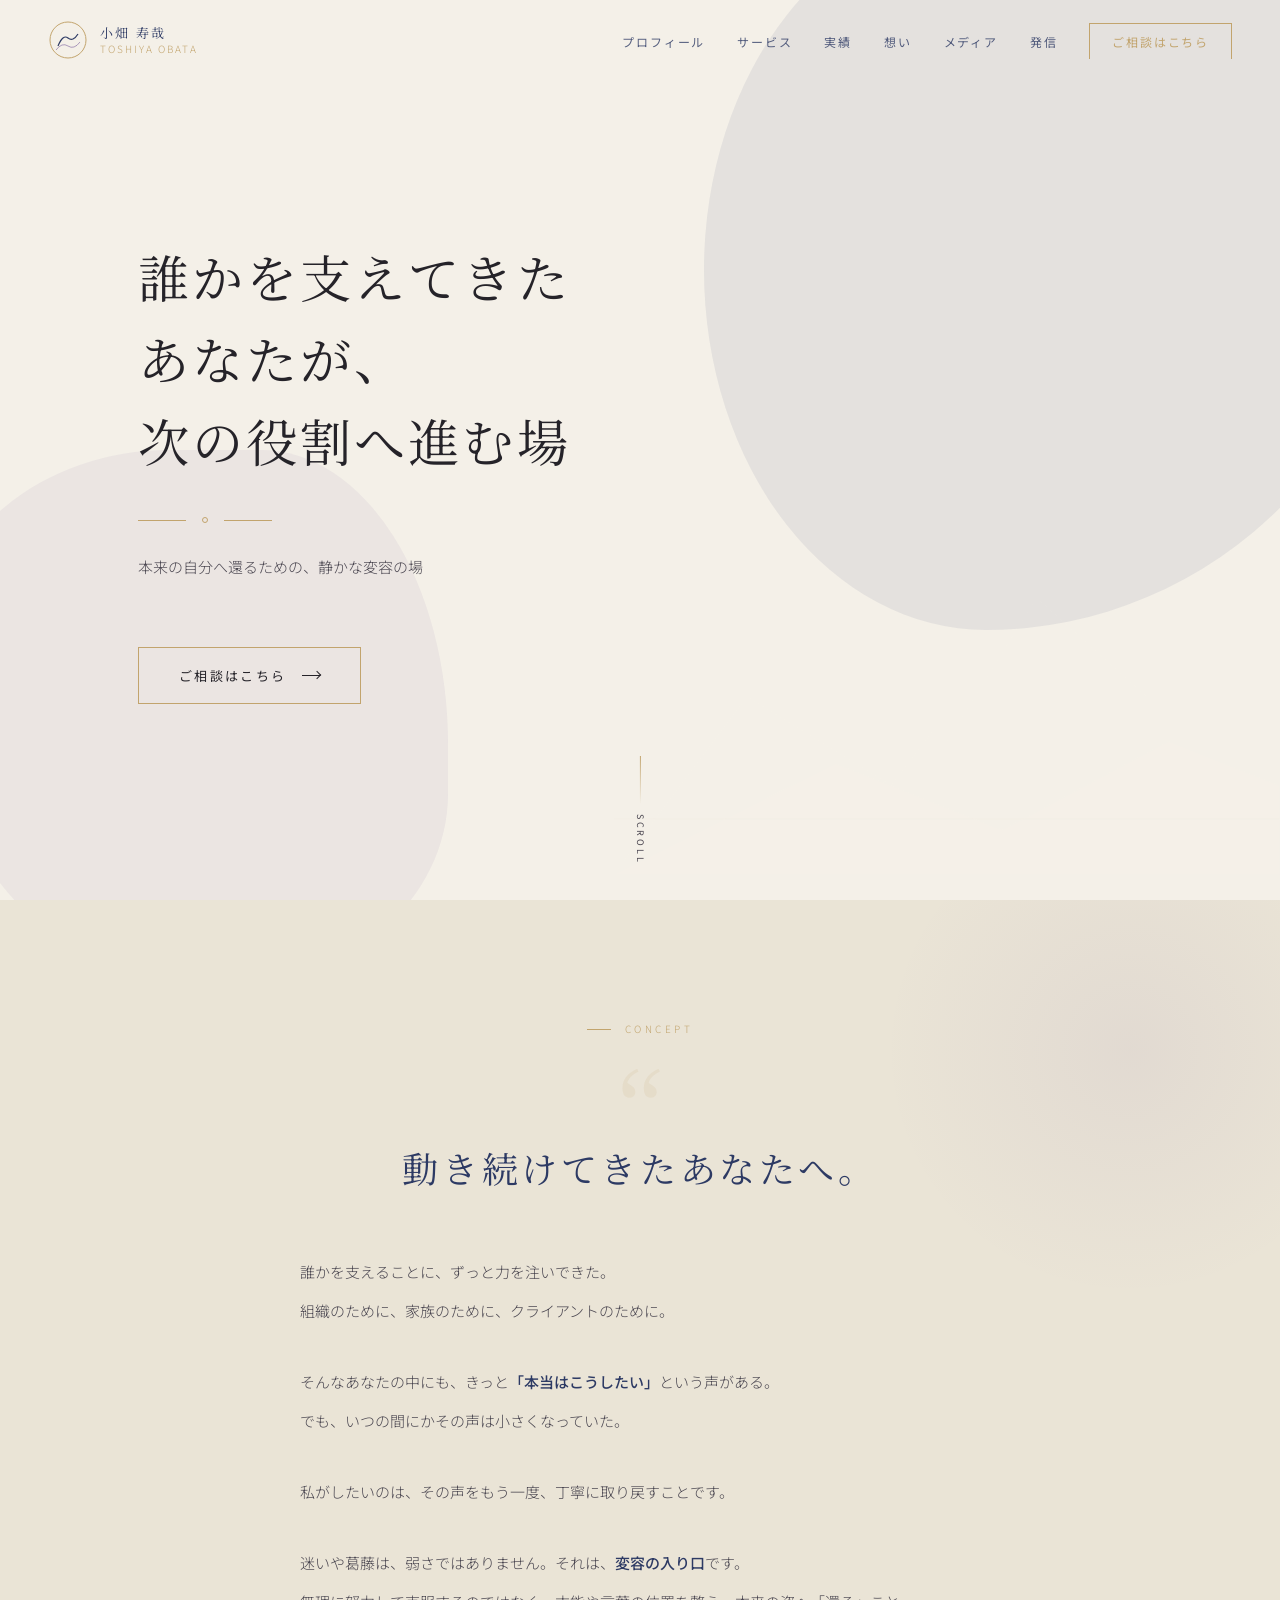
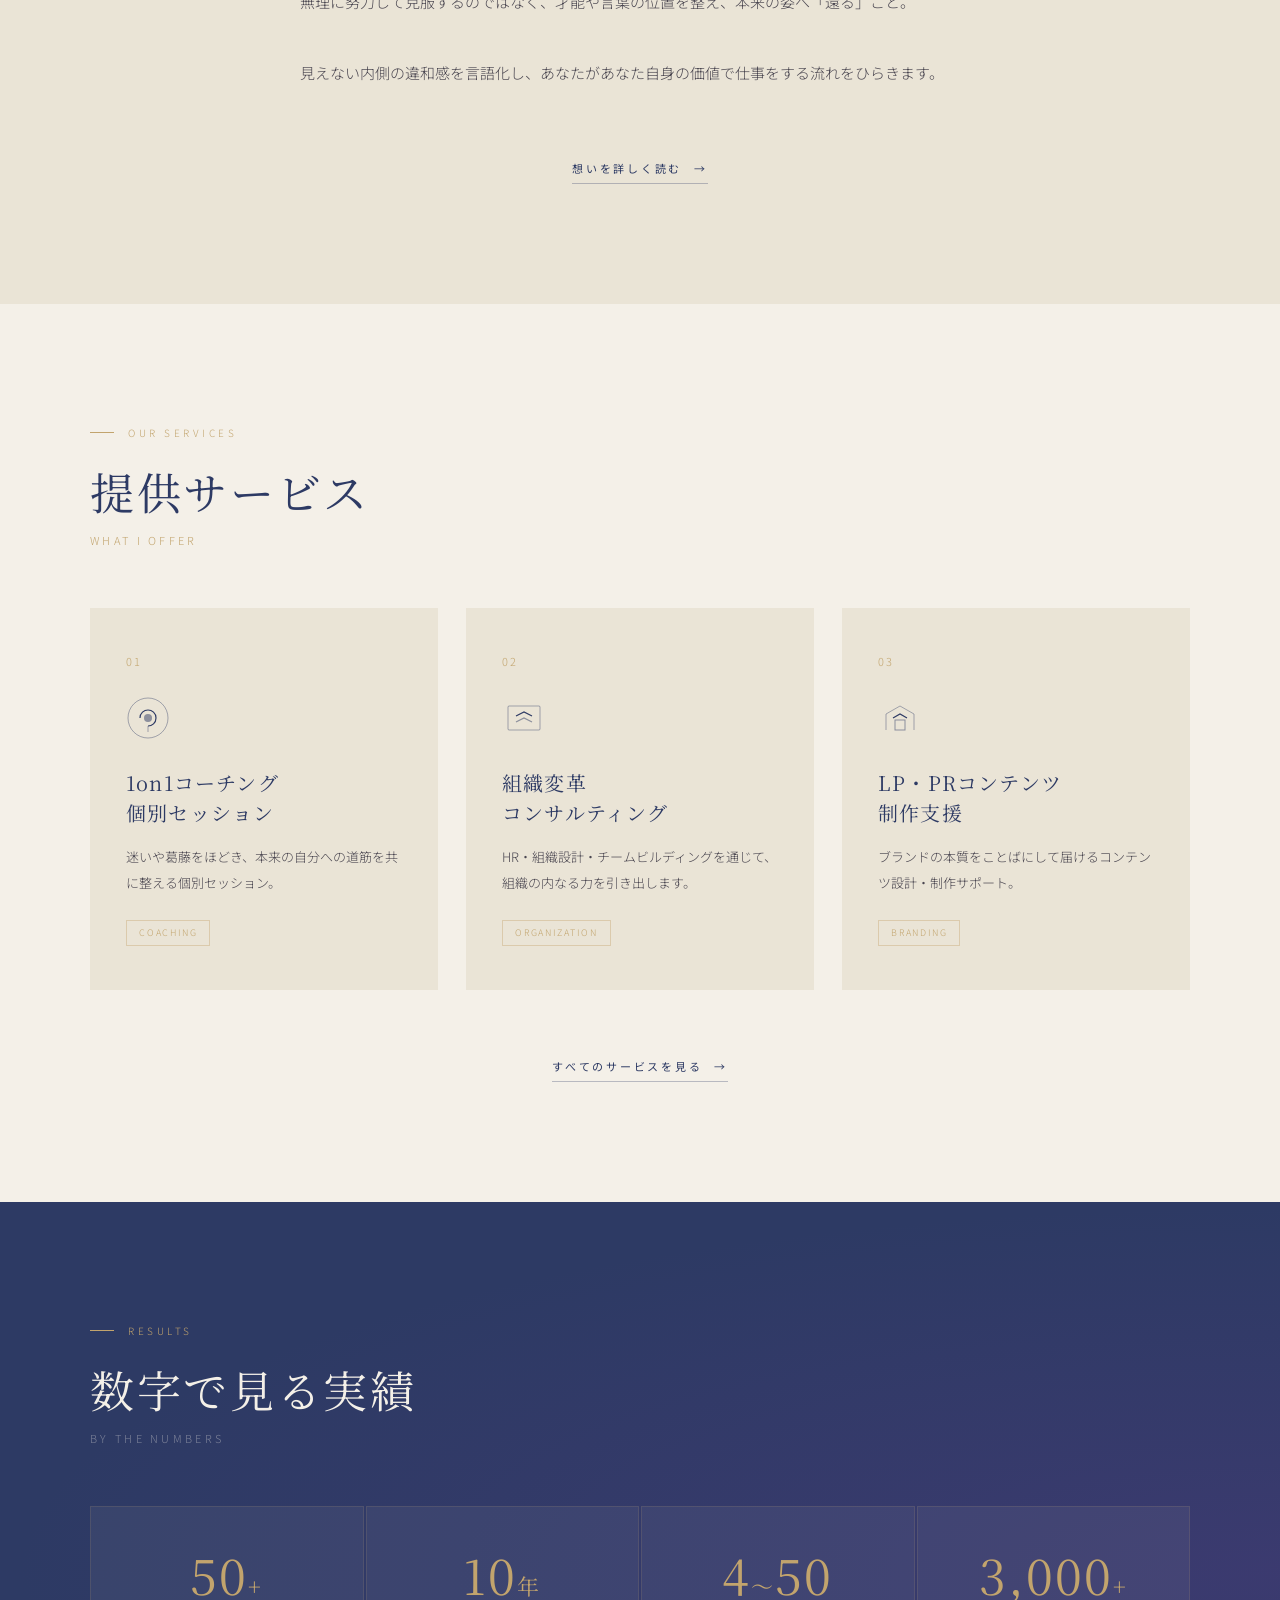
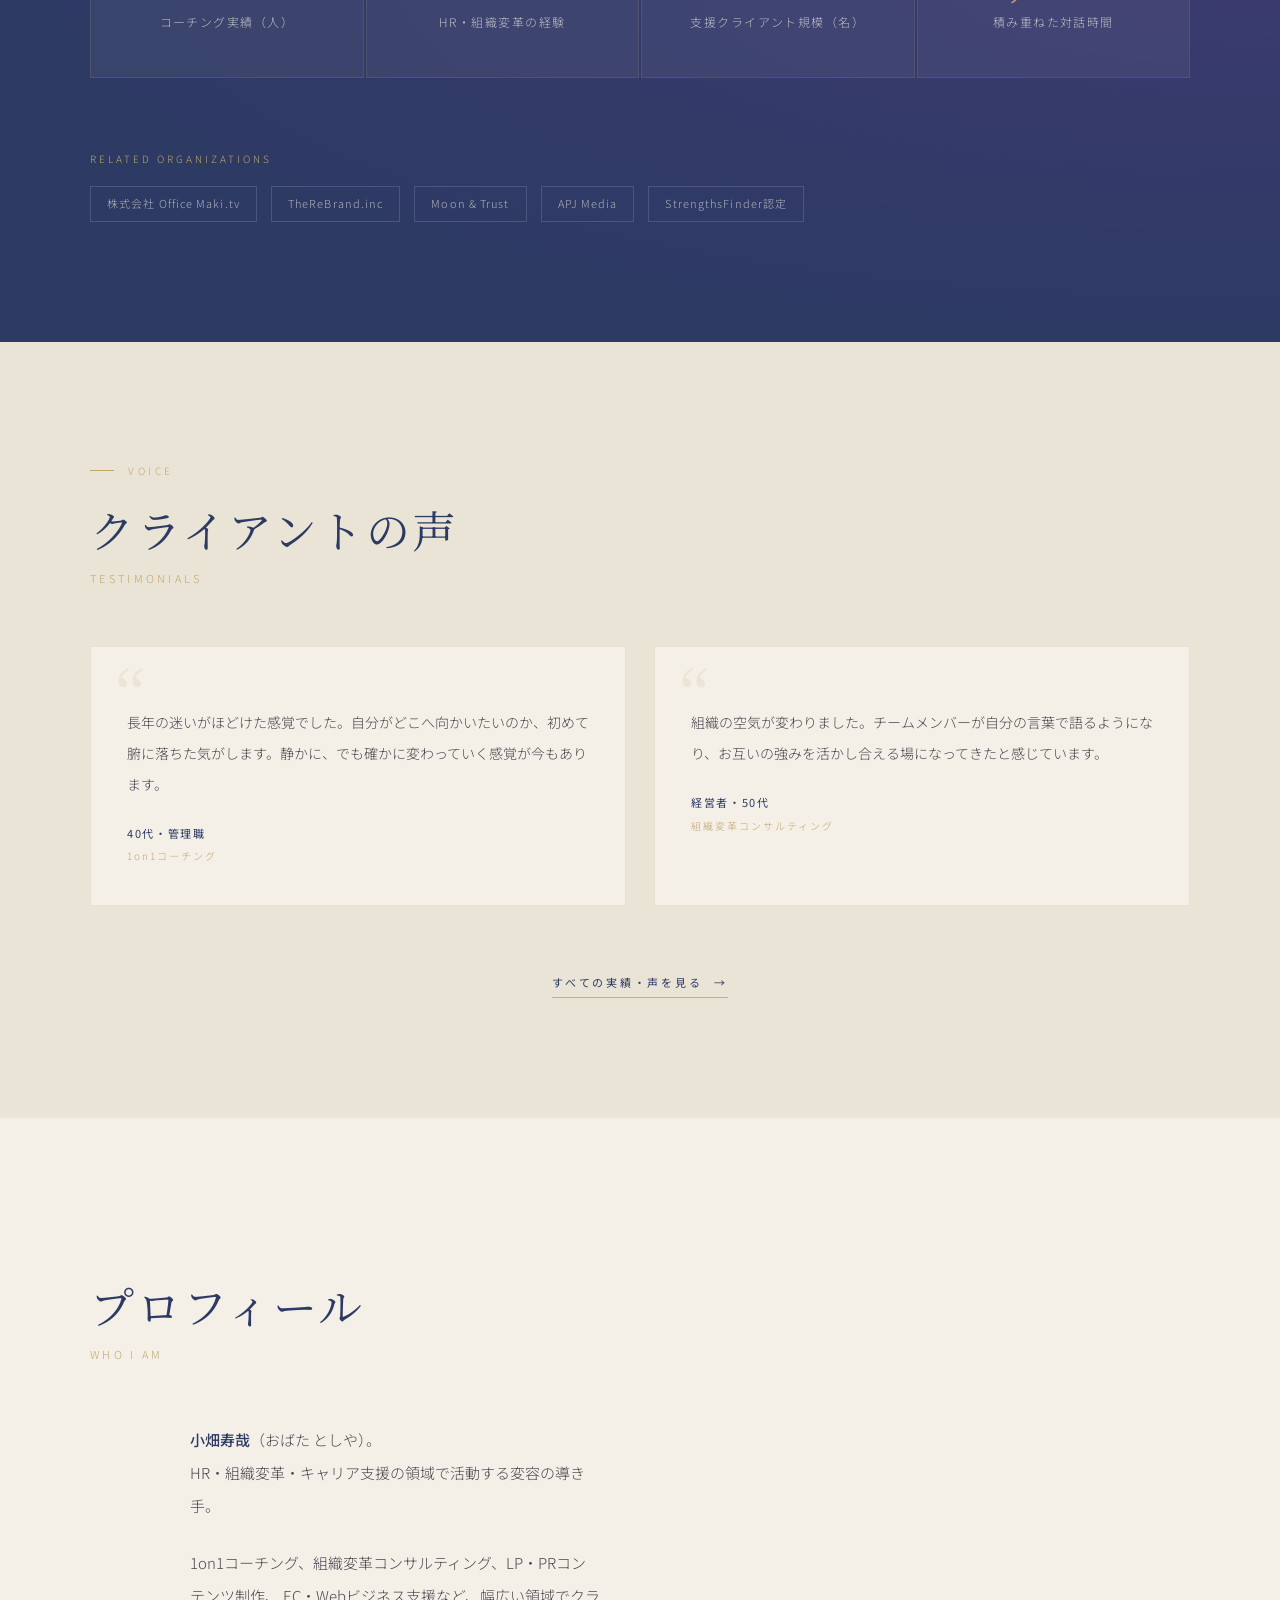
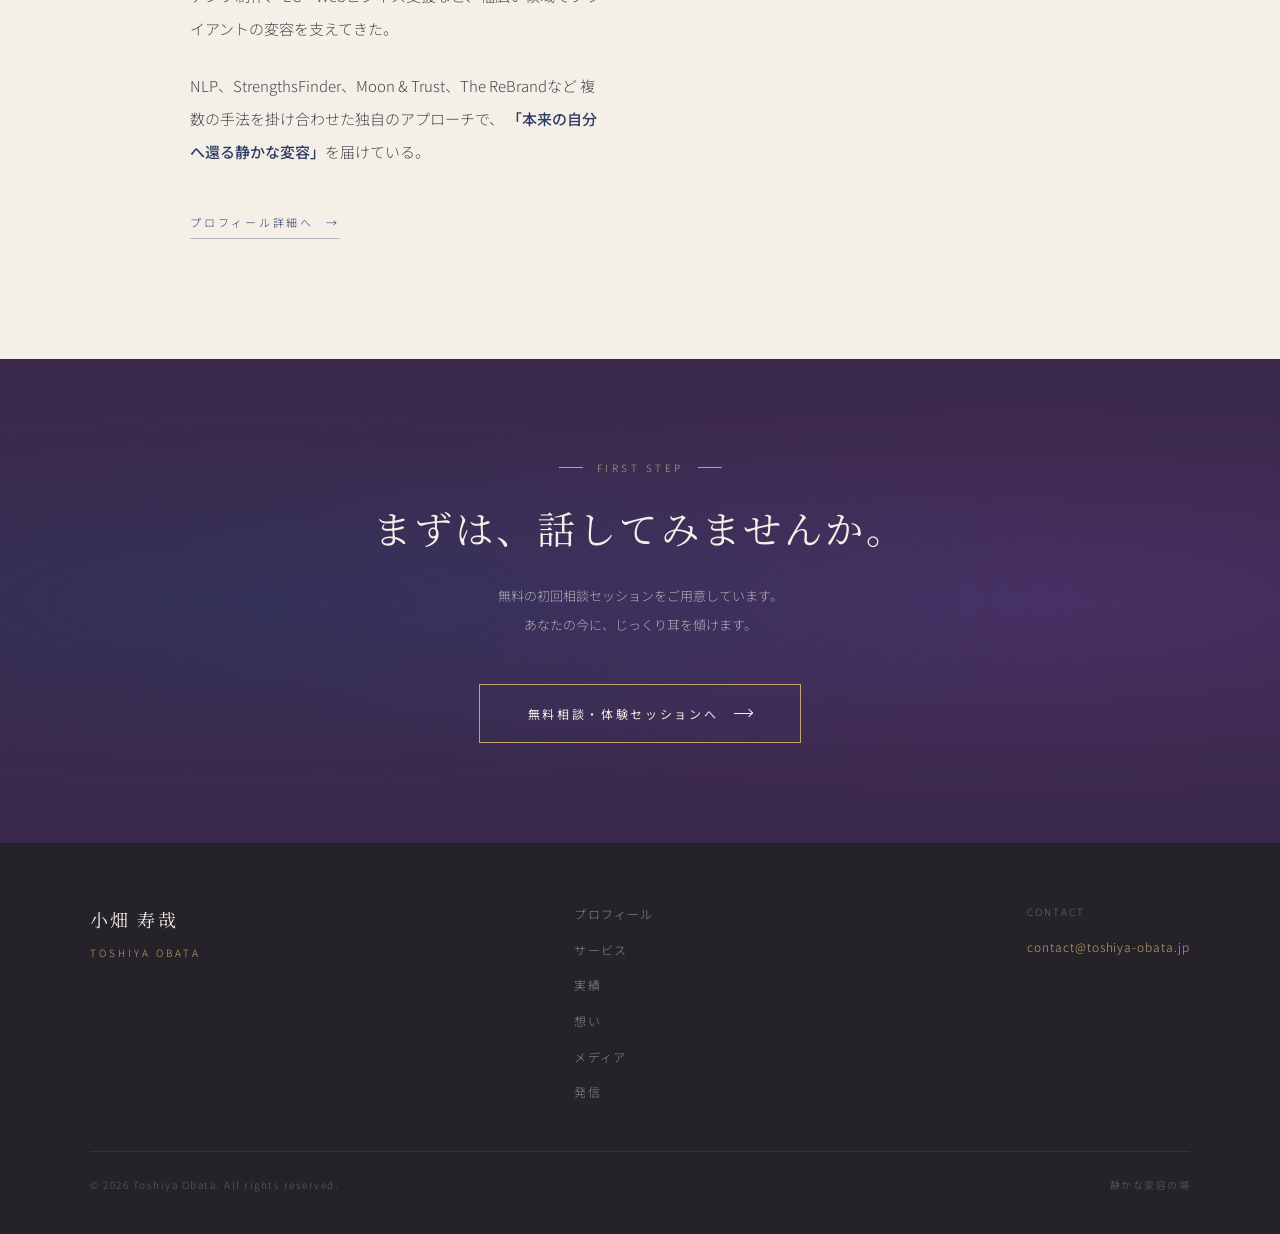
==== commit 259cf4e5: "Update index.html and other site files" ====
--- a/index.html
+++ b/index.html
@@ -4,9 +4,11 @@
 <meta charset="UTF-8">
 <meta name="viewport" content="width=device-width, initial-scale=1.0">
 <title>小畑寿哉 | The Magician Sage</title>
-<link rel="preconnect" href="https://fonts.googleapis.com">
-<link rel="preconnect" href="https://fonts.gstatic.com" crossorigin>
-<link href="https://fonts.googleapis.com/css2?family=Noto+Serif+JP:wght@300;400;500;600&family=Noto+Sans+JP:wght@300;400;500&display=swap" rel="stylesheet">
+<meta name="description" content="小畑寿哉 — 誰かを支えてきたあなたが、次の役割へ進む場。1on1コーチング・組織変革・キャリア変容支援を通じて、本来の自分へ還るための静かな変容を届けます。">
+<meta property="og:title" content="小畑寿哉 | The Magician Sage">
+<meta property="og:description" content="誰かを支えてきたあなたが、次の役割へ進む場。本来の自分へ還るための、静かな変容の場。">
+<meta property="og:type" content="website">
+<meta property="og:url" content="https://toshiya-obata.jp/">
 <link rel="stylesheet" href="common.css">
 <style>
   /* Base Hero Styles from index.html */
@@ -15,7 +17,7 @@
     min-height: 100vh;
     display: flex;
     align-items: center;
-    justify-content: center;
+    justify-content: flex-start;
     overflow: hidden;
     background: var(--ivory);
   }
@@ -41,21 +43,13 @@
   }
   .hero-content {
     position: relative; z-index: 3;
-    max-width: 900px;
+    max-width: 1100px;
+    margin: 0 auto;
     width: 100%;
     padding: 120px 48px 80px;
-    text-align: center;
-  }
-  .hero-label {
-    font-size: 11px; letter-spacing: 0.3em;
-    color: var(--gold); font-weight: 300;
-    margin-bottom: 28px;
-    display: flex; align-items: center; justify-content: center; gap: 16px;
-  }
-  .hero-label::before, .hero-label::after {
-    content: ''; display: inline-block;
-    width: 28px; height: 1px; background: var(--gold);
-  }
+    text-align: left;
+  }
+
   .hero-title {
     font-family: var(--serif);
     font-size: clamp(32px, 4vw, 56px);
@@ -64,7 +58,7 @@
     margin-bottom: 36px;
   }
   .hero-divider {
-    display: flex; align-items: center; justify-content: center;
+    display: flex; align-items: center; justify-content: flex-start;
     gap: 16px; margin-bottom: 28px;
   }
   .hero-divider-line { width: 48px; height: 1px; background: var(--gold); }
@@ -74,17 +68,8 @@
   }
   .hero-sub {
     font-size: 15px; color: var(--ink-l);
-    line-height: 2.1; margin-bottom: 44px;
+    line-height: 2.1; margin-bottom: 64px;
     font-weight: 300;
-  }
-  .hero-name-block { margin-bottom: 52px; }
-  .hero-name-jp {
-    font-family: var(--serif); font-size: 22px;
-    font-weight: 400; letter-spacing: 0.12em; color: var(--navy);
-  }
-  .hero-name-en {
-    font-size: 10px; letter-spacing: 0.3em;
-    color: var(--gold); font-weight: 300; margin-top: 5px;
   }
   .hero-cta {
     display: inline-flex; align-items: center; gap: 16px;
@@ -309,25 +294,20 @@
     </svg>
   </div>
   <div class="hero-content">
-    <div class="hero-label reveal">The Magician Sage | 変容の賢者</div>
-    <h1 class="hero-title reveal reveal-delay-1">
+    <h1 class="hero-title reveal">
       誰かを支えてきた<br>
       あなたが、<br>
       次の役割へ進む場
     </h1>
-    <div class="hero-divider reveal reveal-delay-2">
+    <div class="hero-divider reveal reveal-delay-1">
       <div class="hero-divider-line"></div>
       <div class="hero-divider-dot"></div>
       <div class="hero-divider-line"></div>
     </div>
-    <p class="hero-sub reveal reveal-delay-3">
+    <p class="hero-sub reveal reveal-delay-2">
       本来の自分へ還るための、静かな変容の場
     </p>
-    <div class="hero-name-block reveal reveal-delay-4">
-      <div class="hero-name-jp">小畑 寿哉</div>
-      <div class="hero-name-en">TOSHIYA OBATA</div>
-    </div>
-    <a href="contact.html" class="hero-cta reveal reveal-delay-5">
+    <a href="contact.html" class="hero-cta reveal reveal-delay-3">
       ご相談はこちら
       <span class="btn-arrow"></span>
     </a>
--- a/common.css
+++ b/common.css
@@ -1,3 +1,8 @@
+/* =============================================
+   GOOGLE FONTS (centralized)
+============================================= */
+@import url('https://fonts.googleapis.com/css2?family=Noto+Serif+JP:wght@300;400;500;600&family=Noto+Sans+JP:wght@300;400;500&display=swap');
+
 /* =============================================
    DESIGN TOKENS
 ============================================= */
@@ -464,3 +469,52 @@
 @media (max-width: 600px) {
   nav#main-nav { padding: 16px 20px; }
 }
+
+/* =============================================
+   PAGE TRANSITIONS
+============================================= */
+body {
+  opacity: 0;
+  transition: opacity 0.35s ease;
+}
+body.page-fade-in {
+  opacity: 1;
+}
+body.page-fade-out {
+  opacity: 0;
+  transition: opacity 0.28s ease;
+}
+
+/* =============================================
+   BACK TO TOP
+============================================= */
+.back-to-top {
+  position: fixed;
+  bottom: 36px; right: 36px;
+  z-index: 90;
+  width: 44px; height: 44px;
+  border: 1px solid var(--gold);
+  background: rgba(244,240,232,0.92);
+  backdrop-filter: blur(8px);
+  color: var(--gold);
+  cursor: pointer;
+  display: flex;
+  align-items: center;
+  justify-content: center;
+  opacity: 0;
+  transform: translateY(12px);
+  transition: opacity 0.4s, transform 0.4s, background 0.2s, color 0.2s;
+  pointer-events: none;
+}
+.back-to-top.visible {
+  opacity: 1;
+  transform: translateY(0);
+  pointer-events: auto;
+}
+.back-to-top:hover {
+  background: var(--gold);
+  color: var(--ivory);
+}
+@media (max-width: 600px) {
+  .back-to-top { bottom: 20px; right: 20px; width: 40px; height: 40px; }
+}
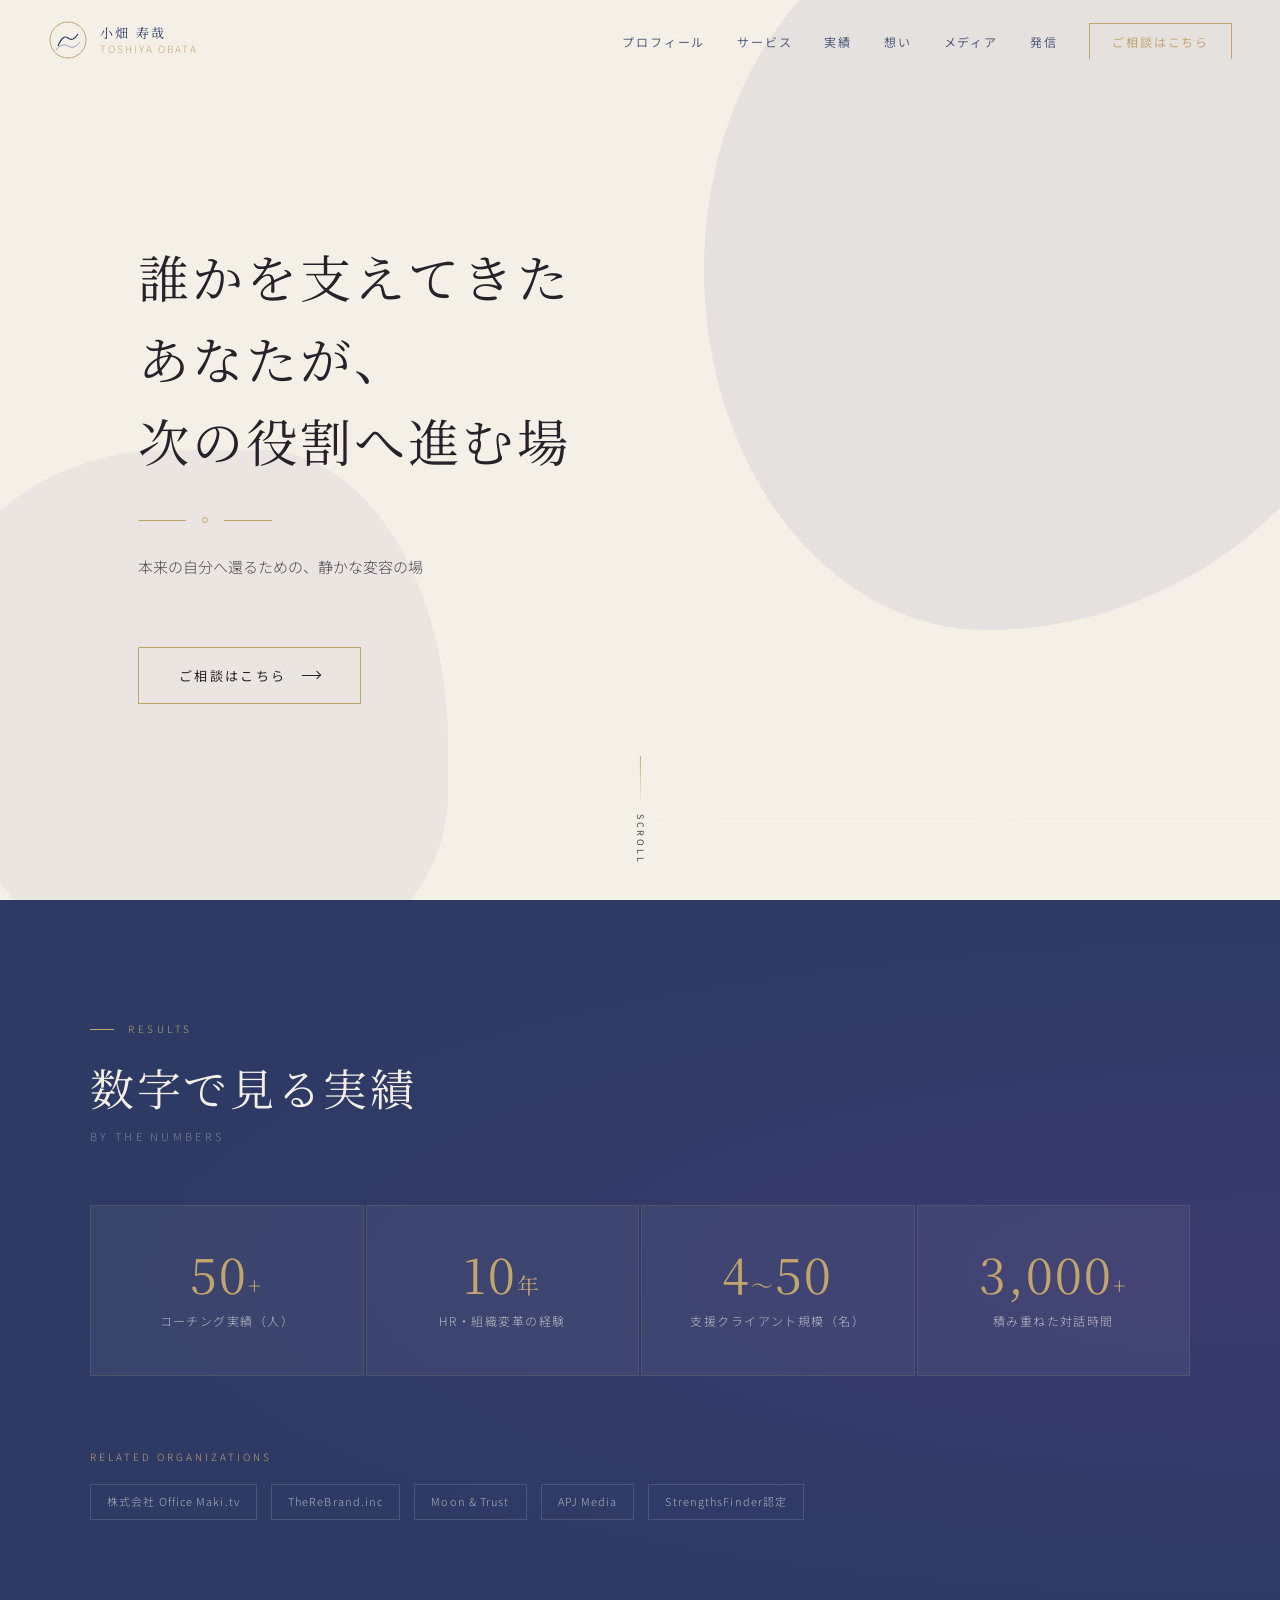
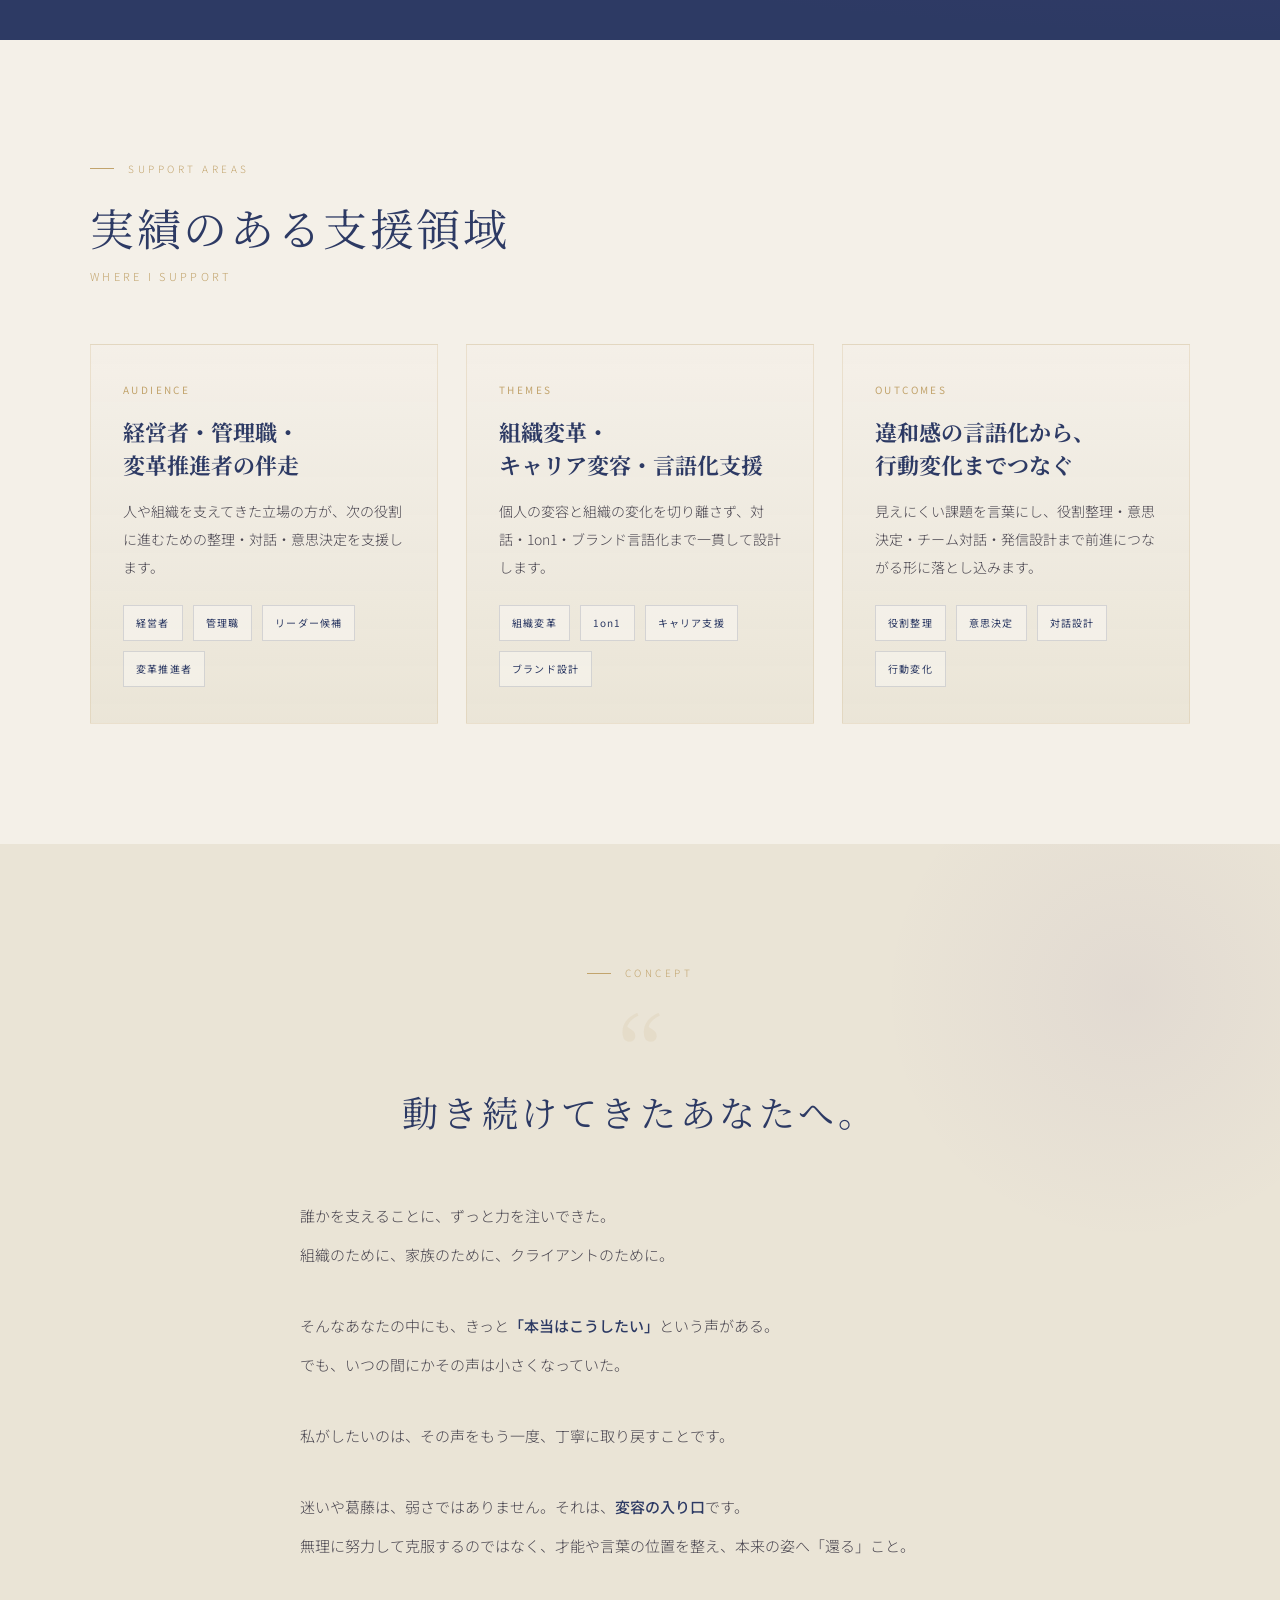
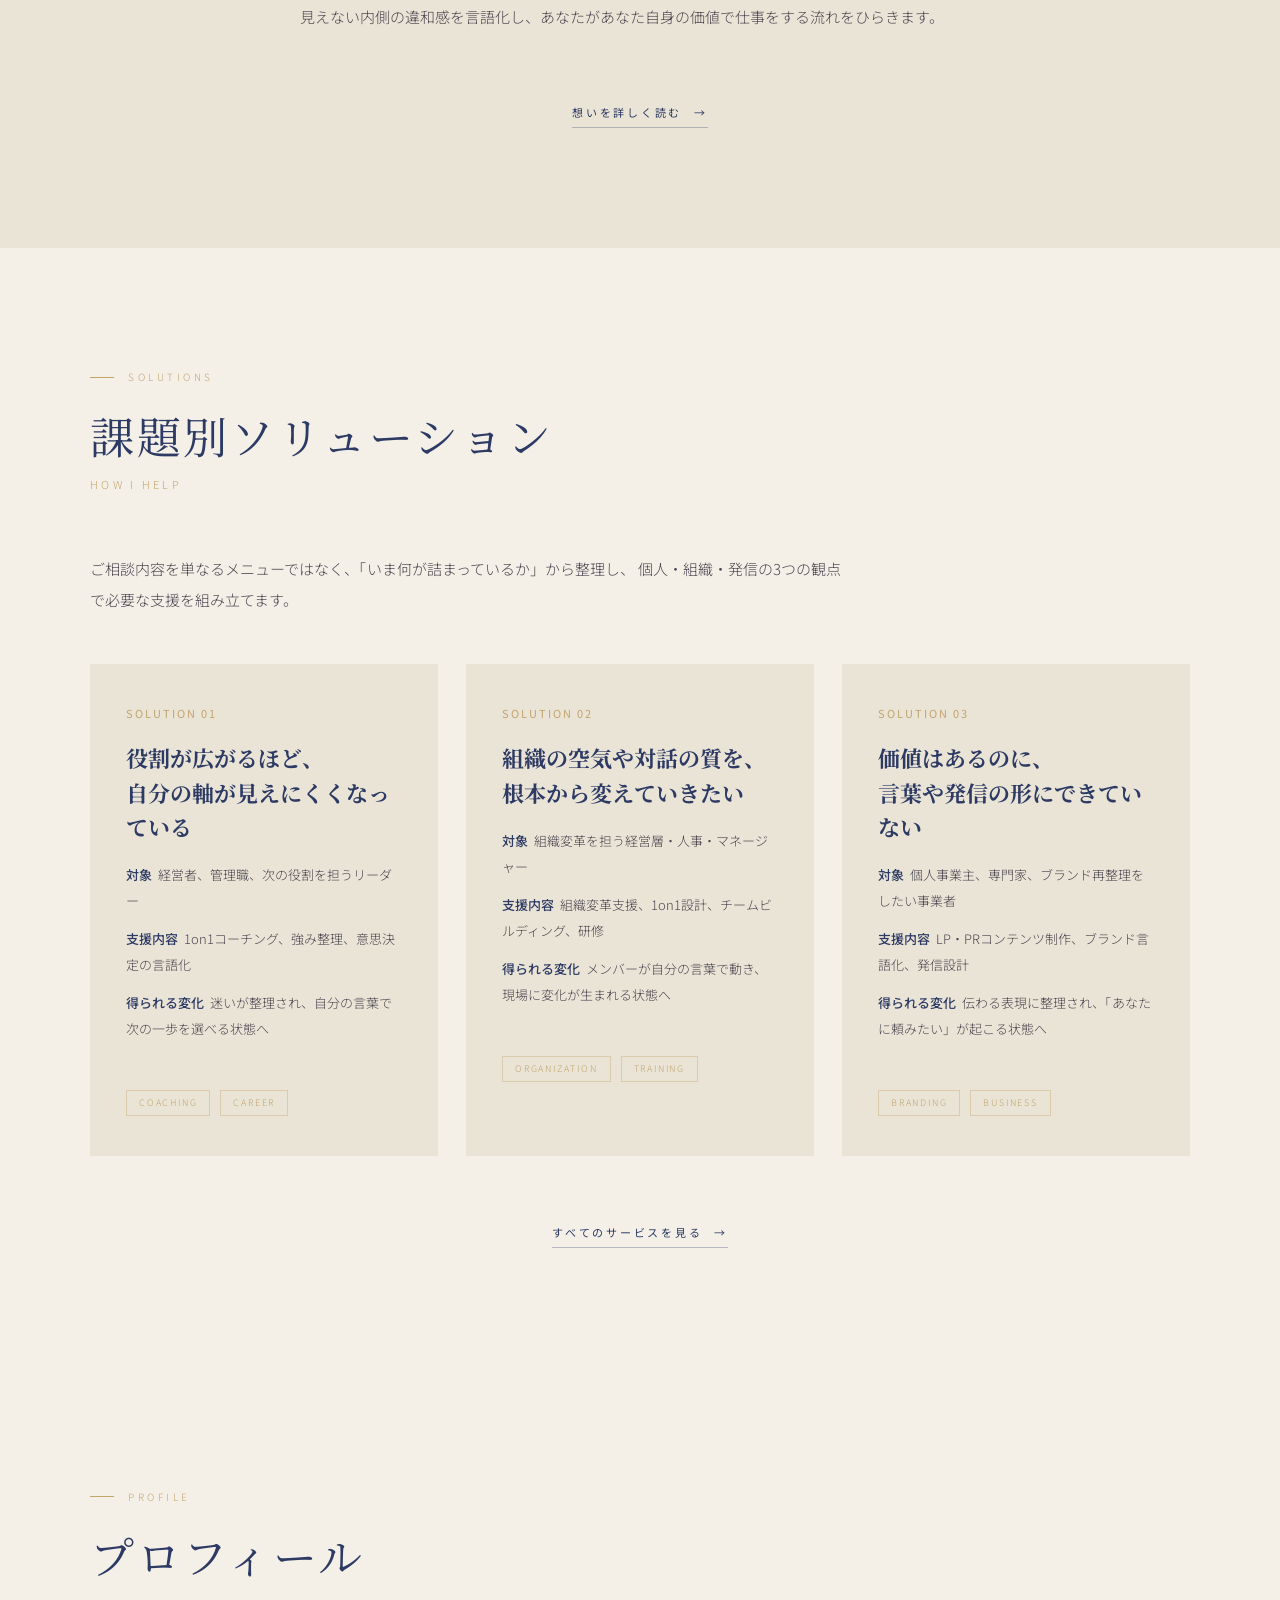
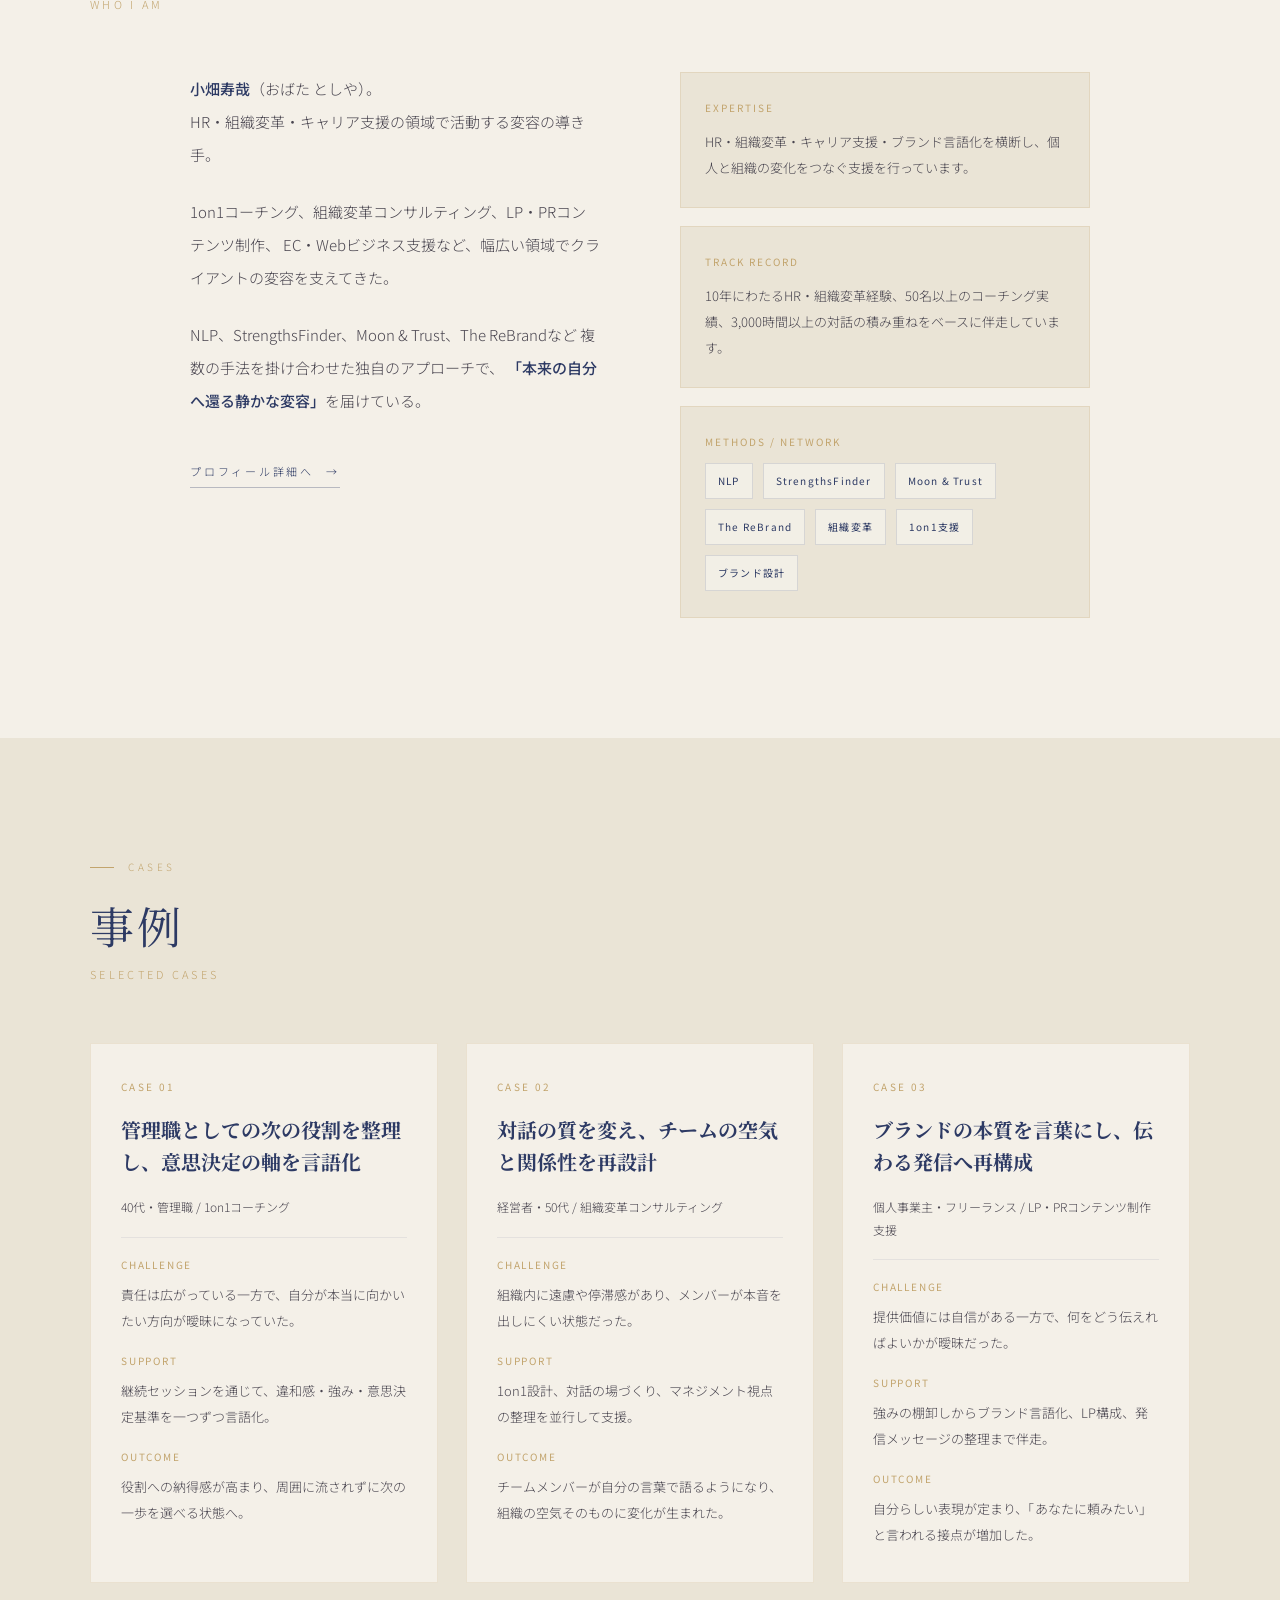
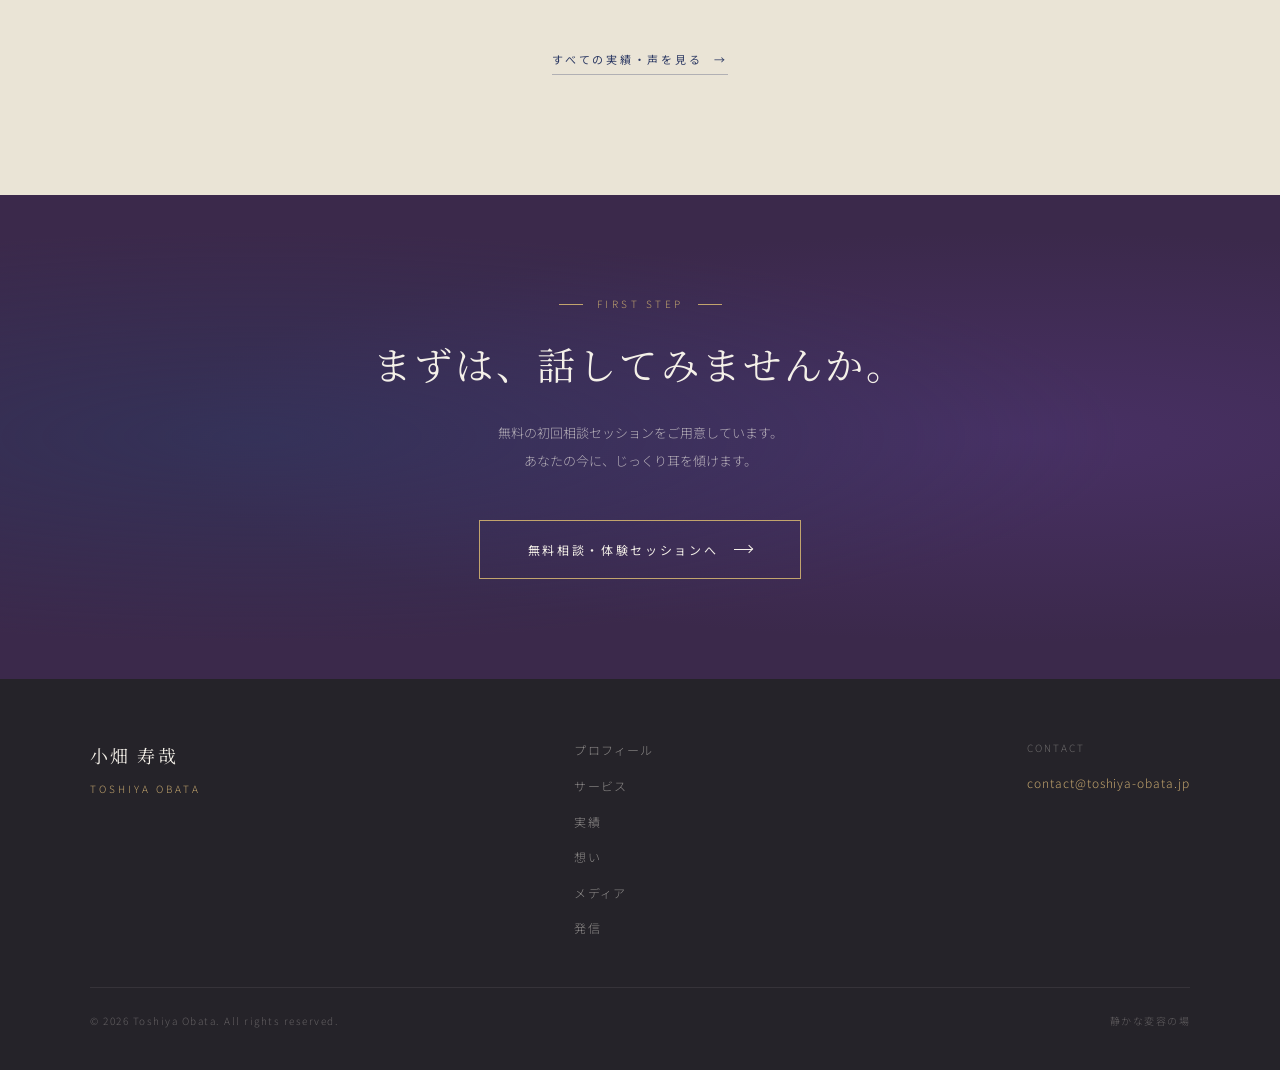
==== commit 3917d069: "Replace site with consult-style-proposal contents" ====
--- a/index.html
+++ b/index.html
@@ -223,6 +223,117 @@
     transition: border-color 0.2s, color 0.2s;
   }
 
+  .focus-section { background: var(--ivory); padding: 120px 48px; }
+  .focus-grid {
+    display: grid; grid-template-columns: repeat(3,1fr); gap: 28px;
+  }
+  .focus-card {
+    background: linear-gradient(180deg, rgba(244,240,232,0.96) 0%, rgba(234,228,214,0.92) 100%);
+    border: 1px solid rgba(194,164,109,0.22);
+    padding: 36px 32px;
+    min-height: 100%;
+  }
+  .focus-kicker {
+    font-size: 10px; letter-spacing: 0.24em;
+    color: var(--gold); margin-bottom: 16px;
+  }
+  .focus-title {
+    font-family: var(--serif);
+    font-size: 22px; line-height: 1.5;
+    color: var(--navy); margin-bottom: 16px;
+  }
+  .focus-copy {
+    font-size: 14px; line-height: 2;
+    color: var(--ink-l); font-weight: 300;
+    margin-bottom: 24px;
+  }
+  .focus-list {
+    display: flex; flex-wrap: wrap; gap: 10px;
+  }
+  .focus-pill {
+    font-size: 10px; letter-spacing: 0.12em;
+    color: var(--navy);
+    border: 1px solid rgba(45,58,100,0.16);
+    padding: 8px 12px;
+    background: rgba(255,255,255,0.35);
+  }
+
+  .solution-lead {
+    max-width: 760px;
+    font-size: 15px; line-height: 2.1;
+    color: var(--ink-l); font-weight: 300;
+    margin-bottom: 48px;
+  }
+  .solution-card {
+    background: var(--ivory-d); padding: 40px 36px;
+    position: relative; overflow: hidden;
+    transition: transform 0.4s cubic-bezier(0.16,1,0.3,1), box-shadow 0.4s;
+  }
+  .solution-card::after {
+    content: ''; position: absolute; inset: auto 0 0 0;
+    height: 3px; background: linear-gradient(to right, var(--gold), transparent);
+    transform: scaleX(0); transform-origin: left;
+    transition: transform 0.4s cubic-bezier(0.16,1,0.3,1);
+  }
+  .solution-card:hover { transform: translateY(-6px); box-shadow: 0 20px 60px rgba(45,58,100,0.12); }
+  .solution-card:hover::after { transform: scaleX(1); }
+  .solution-problem {
+    font-size: 11px; letter-spacing: 0.18em;
+    color: var(--gold); margin-bottom: 18px;
+  }
+  .solution-title {
+    font-family: var(--serif); font-size: 22px;
+    line-height: 1.55; color: var(--navy);
+    margin-bottom: 18px;
+  }
+  .solution-point {
+    font-size: 13px; line-height: 2;
+    color: var(--ink-l); font-weight: 300;
+    margin-bottom: 12px;
+  }
+  .solution-point strong {
+    color: var(--navy); font-weight: 500;
+    margin-right: 6px;
+  }
+  .solution-tag-row {
+    display: flex; flex-wrap: wrap; gap: 10px;
+    margin-top: 24px;
+  }
+
+  .cases-section { background: var(--ivory-d); padding: 120px 48px; }
+  .cases-grid {
+    display: grid; grid-template-columns: repeat(3,1fr); gap: 28px;
+  }
+  .case-card {
+    background: var(--ivory);
+    border: 1px solid rgba(194,164,109,0.2);
+    padding: 34px 30px;
+    display: flex; flex-direction: column; gap: 18px;
+  }
+  .case-label {
+    font-size: 10px; letter-spacing: 0.24em;
+    color: var(--gold);
+  }
+  .case-title {
+    font-family: var(--serif);
+    font-size: 20px; line-height: 1.6;
+    color: var(--navy);
+  }
+  .case-meta {
+    font-size: 12px; line-height: 1.9;
+    color: var(--ink-l); font-weight: 300;
+    padding-bottom: 18px;
+    border-bottom: 1px solid rgba(45,58,100,0.08);
+  }
+  .case-block-title {
+    font-size: 10px; letter-spacing: 0.18em;
+    color: var(--gold); margin-bottom: 8px;
+  }
+  .case-block-copy {
+    font-size: 13px; line-height: 2;
+    color: var(--ink-l); font-weight: 300;
+  }
+
   /* Testimonials */
   .testimonials-section { background: var(--ivory-d); padding: 120px 48px; }
   .testimonials-grid {
@@ -266,11 +377,37 @@
   }
   .about-bio p + p { margin-top: 24px; }
   .about-bio strong { color: var(--navy); font-weight: 500; }
+  .trust-panel {
+    display: flex; flex-direction: column; gap: 18px;
+  }
+  .trust-card {
+    background: var(--ivory-d);
+    border: 1px solid rgba(194,164,109,0.22);
+    padding: 26px 24px;
+  }
+  .trust-label {
+    font-size: 10px; letter-spacing: 0.2em;
+    color: var(--gold); margin-bottom: 12px;
+  }
+  .trust-copy {
+    font-size: 13px; line-height: 2;
+    color: var(--ink-l); font-weight: 300;
+  }
+  .trust-list {
+    display: flex; flex-wrap: wrap; gap: 10px;
+  }
+  .trust-chip {
+    font-size: 10px; letter-spacing: 0.12em;
+    color: var(--navy);
+    border: 1px solid rgba(45,58,100,0.14);
+    padding: 8px 12px;
+    background: rgba(255,255,255,0.38);
+  }
 
   @media (max-width: 900px) {
     .hero-content { padding: 100px 24px 72px; }
-    .message-section, .services-section, .stats-section, .testimonials-section, .profile-section { padding: 72px 24px; }
-    .services-grid, .stats-grid, .testimonials-grid, .about-grid { grid-template-columns: 1fr; }
+    .message-section, .services-section, .stats-section, .focus-section, .cases-section, .testimonials-section, .profile-section { padding: 72px 24px; }
+    .services-grid, .stats-grid, .focus-grid, .cases-grid, .testimonials-grid, .about-grid { grid-template-columns: 1fr; }
   }
 </style>
 </head>
@@ -315,6 +452,93 @@
   <div class="hero-scroll">
     <div class="hero-scroll-line"></div>
     <span class="hero-scroll-text">SCROLL</span>
+  </div>
+</section>
+
+<!-- =============================================
+     RESULTS & STATS
+============================================= -->
+<div class="stats-section">
+  <div class="section-inner">
+    <div class="section-label reveal">RESULTS</div>
+    <h2 class="section-title reveal reveal-delay-1">
+      数字で見る実績
+      <span class="section-title-en" style="color:rgba(244,240,232,0.4);">BY THE NUMBERS</span>
+    </h2>
+    <div class="stats-grid">
+      <div class="stat-item reveal reveal-delay-1">
+        <div class="stat-number">50<sub>+</sub></div>
+        <div class="stat-label">コーチング実績（人）</div>
+      </div>
+      <div class="stat-item reveal reveal-delay-2">
+        <div class="stat-number">10<sub>年</sub></div>
+        <div class="stat-label">HR・組織変革の経験</div>
+      </div>
+      <div class="stat-item reveal reveal-delay-3">
+        <div class="stat-number">4<sub>〜</sub>50</div>
+        <div class="stat-label">支援クライアント規模（名）</div>
+      </div>
+      <div class="stat-item reveal reveal-delay-4">
+        <div class="stat-number">3,000<sub>+</sub></div>
+        <div class="stat-label">積み重ねた対話時間</div>
+      </div>
+    </div>
+    <div class="clients-row reveal reveal-delay-2">
+      <div class="clients-label">RELATED ORGANIZATIONS</div>
+      <span class="client-chip">株式会社 Office Maki.tv</span>
+      <span class="client-chip">TheReBrand.inc</span>
+      <span class="client-chip">Moon &amp; Trust</span>
+      <span class="client-chip">APJ Media</span>
+      <span class="client-chip">StrengthsFinder認定</span>
+    </div>
+  </div>
+</div>
+
+<!-- =============================================
+     SUPPORT AREAS
+============================================= -->
+<section class="focus-section">
+  <div class="section-inner">
+    <div class="section-label reveal">SUPPORT AREAS</div>
+    <h2 class="section-title reveal reveal-delay-1">
+      実績のある支援領域
+      <span class="section-title-en">WHERE I SUPPORT</span>
+    </h2>
+    <div class="focus-grid">
+      <article class="focus-card reveal reveal-delay-1">
+        <div class="focus-kicker">AUDIENCE</div>
+        <h3 class="focus-title">経営者・管理職・<br>変革推進者の伴走</h3>
+        <p class="focus-copy">人や組織を支えてきた立場の方が、次の役割に進むための整理・対話・意思決定を支援します。</p>
+        <div class="focus-list">
+          <span class="focus-pill">経営者</span>
+          <span class="focus-pill">管理職</span>
+          <span class="focus-pill">リーダー候補</span>
+          <span class="focus-pill">変革推進者</span>
+        </div>
+      </article>
+      <article class="focus-card reveal reveal-delay-2">
+        <div class="focus-kicker">THEMES</div>
+        <h3 class="focus-title">組織変革・<br>キャリア変容・言語化支援</h3>
+        <p class="focus-copy">個人の変容と組織の変化を切り離さず、対話・1on1・ブランド言語化まで一貫して設計します。</p>
+        <div class="focus-list">
+          <span class="focus-pill">組織変革</span>
+          <span class="focus-pill">1on1</span>
+          <span class="focus-pill">キャリア支援</span>
+          <span class="focus-pill">ブランド設計</span>
+        </div>
+      </article>
+      <article class="focus-card reveal reveal-delay-3">
+        <div class="focus-kicker">OUTCOMES</div>
+        <h3 class="focus-title">違和感の言語化から、<br>行動変化までつなぐ</h3>
+        <p class="focus-copy">見えにくい課題を言葉にし、役割整理・意思決定・チーム対話・発信設計まで前進につながる形に落とし込みます。</p>
+        <div class="focus-list">
+          <span class="focus-pill">役割整理</span>
+          <span class="focus-pill">意思決定</span>
+          <span class="focus-pill">対話設計</span>
+          <span class="focus-pill">行動変化</span>
+        </div>
+      </article>
+    </div>
   </div>
 </section>
 
@@ -357,127 +581,56 @@
 </div>
 
 <!-- =============================================
-     SERVICES
+     SOLUTIONS
 ============================================= -->
 <section class="services-section">
   <div class="section-inner">
-    <div class="section-label reveal">OUR SERVICES</div>
+    <div class="section-label reveal">SOLUTIONS</div>
     <h2 class="section-title reveal reveal-delay-1">
-      提供サービス
-      <span class="section-title-en">WHAT I OFFER</span>
+      課題別ソリューション
+      <span class="section-title-en">HOW I HELP</span>
     </h2>
+    <p class="solution-lead reveal reveal-delay-2">
+      ご相談内容を単なるメニューではなく、「いま何が詰まっているか」から整理し、
+      個人・組織・発信の3つの観点で必要な支援を組み立てます。
+    </p>
     <div class="services-grid">
-      <!-- Service 1 -->
-      <div class="service-card reveal reveal-delay-1">
-        <div class="service-number">01</div>
-        <svg class="service-icon" viewBox="0 0 44 44" fill="none">
-          <circle cx="22" cy="22" r="20" stroke="currentColor" stroke-width="1" opacity="0.4"/>
-          <path d="M14 22 C14 17 18 14 22 14 C26 14 30 17 30 22 C30 27 26 30 22 30" stroke="currentColor" stroke-width="1.2" fill="none"/>
-          <circle cx="22" cy="22" r="4" fill="currentColor" opacity="0.5"/>
-          <path d="M22 30 L22 36" stroke="currentColor" stroke-width="1" opacity="0.4"/>
-        </svg>
-        <div class="service-title">1on1コーチング<br>個別セッション</div>
-        <div class="service-desc">迷いや葛藤をほどき、本来の自分への道筋を共に整える個別セッション。</div>
-        <div class="service-tag">COACHING</div>
-      </div>
-      <!-- Service 2 -->
-      <div class="service-card reveal reveal-delay-2">
-        <div class="service-number">02</div>
-        <svg class="service-icon" viewBox="0 0 44 44" fill="none">
-          <rect x="6" y="10" width="32" height="24" rx="1" stroke="currentColor" stroke-width="1" opacity="0.4"/>
-          <path d="M14 20 L22 16 L30 20" stroke="currentColor" stroke-width="1.2" fill="none"/>
-          <path d="M14 26 L22 22 L30 26" stroke="currentColor" stroke-width="1.2" fill="none" opacity="0.5"/>
-        </svg>
-        <div class="service-title">組織変革<br>コンサルティング</div>
-        <div class="service-desc">HR・組織設計・チームビルディングを通じて、組織の内なる力を引き出します。</div>
-        <div class="service-tag">ORGANIZATION</div>
-      </div>
-      <!-- Service 3 -->
-      <div class="service-card reveal reveal-delay-3">
-        <div class="service-number">03</div>
-        <svg class="service-icon" viewBox="0 0 44 44" fill="none">
-          <path d="M8 34 L8 18 L22 10 L36 18 L36 34" stroke="currentColor" stroke-width="1" opacity="0.4" fill="none"/>
-          <rect x="17" y="24" width="10" height="10" stroke="currentColor" stroke-width="1" fill="none" opacity="0.5"/>
-          <path d="M15 22 L22 18 L29 22" stroke="currentColor" stroke-width="1.2" fill="none"/>
-        </svg>
-        <div class="service-title">LP・PRコンテンツ<br>制作支援</div>
-        <div class="service-desc">ブランドの本質をことばにして届けるコンテンツ設計・制作サポート。</div>
-        <div class="service-tag">BRANDING</div>
-      </div>
+      <article class="solution-card reveal reveal-delay-1">
+        <div class="solution-problem">SOLUTION 01</div>
+        <h3 class="solution-title">役割が広がるほど、<br>自分の軸が見えにくくなっている</h3>
+        <p class="solution-point"><strong>対象</strong>経営者、管理職、次の役割を担うリーダー</p>
+        <p class="solution-point"><strong>支援内容</strong>1on1コーチング、強み整理、意思決定の言語化</p>
+        <p class="solution-point"><strong>得られる変化</strong>迷いが整理され、自分の言葉で次の一歩を選べる状態へ</p>
+        <div class="solution-tag-row">
+          <span class="service-tag">COACHING</span>
+          <span class="service-tag">CAREER</span>
+        </div>
+      </article>
+      <article class="solution-card reveal reveal-delay-2">
+        <div class="solution-problem">SOLUTION 02</div>
+        <h3 class="solution-title">組織の空気や対話の質を、<br>根本から変えていきたい</h3>
+        <p class="solution-point"><strong>対象</strong>組織変革を担う経営層・人事・マネージャー</p>
+        <p class="solution-point"><strong>支援内容</strong>組織変革支援、1on1設計、チームビルディング、研修</p>
+        <p class="solution-point"><strong>得られる変化</strong>メンバーが自分の言葉で動き、現場に変化が生まれる状態へ</p>
+        <div class="solution-tag-row">
+          <span class="service-tag">ORGANIZATION</span>
+          <span class="service-tag">TRAINING</span>
+        </div>
+      </article>
+      <article class="solution-card reveal reveal-delay-3">
+        <div class="solution-problem">SOLUTION 03</div>
+        <h3 class="solution-title">価値はあるのに、<br>言葉や発信の形にできていない</h3>
+        <p class="solution-point"><strong>対象</strong>個人事業主、専門家、ブランド再整理をしたい事業者</p>
+        <p class="solution-point"><strong>支援内容</strong>LP・PRコンテンツ制作、ブランド言語化、発信設計</p>
+        <p class="solution-point"><strong>得られる変化</strong>伝わる表現に整理され、「あなたに頼みたい」が起こる状態へ</p>
+        <div class="solution-tag-row">
+          <span class="service-tag">BRANDING</span>
+          <span class="service-tag">BUSINESS</span>
+        </div>
+      </article>
     </div>
     <div class="more-link-container reveal reveal-delay-4">
       <a href="services.html" class="more-link">すべてのサービスを見る</a>
-    </div>
-  </div>
-</section>
-
-<!-- =============================================
-     RESULTS & STATS
-============================================= -->
-<div class="stats-section">
-  <div class="section-inner">
-    <div class="section-label reveal">RESULTS</div>
-    <h2 class="section-title reveal reveal-delay-1">
-      数字で見る実績
-      <span class="section-title-en" style="color:rgba(244,240,232,0.4);">BY THE NUMBERS</span>
-    </h2>
-    <div class="stats-grid">
-      <div class="stat-item reveal reveal-delay-1">
-        <div class="stat-number">50<sub>+</sub></div>
-        <div class="stat-label">コーチング実績（人）</div>
-      </div>
-      <div class="stat-item reveal reveal-delay-2">
-        <div class="stat-number">10<sub>年</sub></div>
-        <div class="stat-label">HR・組織変革の経験</div>
-      </div>
-      <div class="stat-item reveal reveal-delay-3">
-        <div class="stat-number">4<sub>〜</sub>50</div>
-        <div class="stat-label">支援クライアント規模（名）</div>
-      </div>
-      <div class="stat-item reveal reveal-delay-4">
-        <div class="stat-number">3,000<sub>+</sub></div>
-        <div class="stat-label">積み重ねた対話時間</div>
-      </div>
-    </div>
-    <div class="clients-row reveal reveal-delay-2">
-      <div class="clients-label">RELATED ORGANIZATIONS</div>
-      <span class="client-chip">株式会社 Office Maki.tv</span>
-      <span class="client-chip">TheReBrand.inc</span>
-      <span class="client-chip">Moon &amp; Trust</span>
-      <span class="client-chip">APJ Media</span>
-      <span class="client-chip">StrengthsFinder認定</span>
-    </div>
-  </div>
-</div>
-
-<!-- =============================================
-     TESTIMONIALS
-============================================= -->
-<section class="testimonials-section">
-  <div class="section-inner">
-    <div class="section-label reveal">VOICE</div>
-    <h2 class="section-title reveal reveal-delay-1">
-      クライアントの声
-      <span class="section-title-en">TESTIMONIALS</span>
-    </h2>
-    <div class="testimonials-grid">
-      <div class="testimonial-card reveal reveal-delay-1">
-        <p class="testimonial-text">長年の迷いがほどけた感覚でした。自分がどこへ向かいたいのか、初めて腑に落ちた気がします。静かに、でも確かに変わっていく感覚が今もあります。</p>
-        <div class="testimonial-meta">
-          40代・管理職
-          <span>1on1コーチング</span>
-        </div>
-      </div>
-      <div class="testimonial-card reveal reveal-delay-2">
-        <p class="testimonial-text">組織の空気が変わりました。チームメンバーが自分の言葉で語るようになり、お互いの強みを活かし合える場になってきたと感じています。</p>
-        <div class="testimonial-meta">
-          経営者・50代
-          <span>組織変革コンサルティング</span>
-        </div>
-      </div>
-    </div>
-    <div class="more-link-container reveal reveal-delay-3">
-      <a href="results.html" class="more-link">すべての実績・声を見る</a>
     </div>
   </div>
 </section>
@@ -511,6 +664,97 @@
           <a href="about.html" class="more-link">プロフィール詳細へ</a>
         </div>
       </div>
+      <div class="trust-panel reveal reveal-delay-3">
+        <div class="trust-card">
+          <div class="trust-label">EXPERTISE</div>
+          <div class="trust-copy">HR・組織変革・キャリア支援・ブランド言語化を横断し、個人と組織の変化をつなぐ支援を行っています。</div>
+        </div>
+        <div class="trust-card">
+          <div class="trust-label">TRACK RECORD</div>
+          <div class="trust-copy">10年にわたるHR・組織変革経験、50名以上のコーチング実績、3,000時間以上の対話の積み重ねをベースに伴走しています。</div>
+        </div>
+        <div class="trust-card">
+          <div class="trust-label">METHODS / NETWORK</div>
+          <div class="trust-list">
+            <span class="trust-chip">NLP</span>
+            <span class="trust-chip">StrengthsFinder</span>
+            <span class="trust-chip">Moon &amp; Trust</span>
+            <span class="trust-chip">The ReBrand</span>
+            <span class="trust-chip">組織変革</span>
+            <span class="trust-chip">1on1支援</span>
+            <span class="trust-chip">ブランド設計</span>
+          </div>
+        </div>
+      </div>
+    </div>
+  </div>
+</section>
+
+<!-- =============================================
+     CASES
+============================================= -->
+<section class="cases-section">
+  <div class="section-inner">
+    <div class="section-label reveal">CASES</div>
+    <h2 class="section-title reveal reveal-delay-1">
+      事例
+      <span class="section-title-en">SELECTED CASES</span>
+    </h2>
+    <div class="cases-grid">
+      <article class="case-card reveal reveal-delay-1">
+        <div class="case-label">CASE 01</div>
+        <h3 class="case-title">管理職としての次の役割を整理し、意思決定の軸を言語化</h3>
+        <div class="case-meta">40代・管理職 / 1on1コーチング</div>
+        <div>
+          <div class="case-block-title">CHALLENGE</div>
+          <p class="case-block-copy">責任は広がっている一方で、自分が本当に向かいたい方向が曖昧になっていた。</p>
+        </div>
+        <div>
+          <div class="case-block-title">SUPPORT</div>
+          <p class="case-block-copy">継続セッションを通じて、違和感・強み・意思決定基準を一つずつ言語化。</p>
+        </div>
+        <div>
+          <div class="case-block-title">OUTCOME</div>
+          <p class="case-block-copy">役割への納得感が高まり、周囲に流されずに次の一歩を選べる状態へ。</p>
+        </div>
+      </article>
+      <article class="case-card reveal reveal-delay-2">
+        <div class="case-label">CASE 02</div>
+        <h3 class="case-title">対話の質を変え、チームの空気と関係性を再設計</h3>
+        <div class="case-meta">経営者・50代 / 組織変革コンサルティング</div>
+        <div>
+          <div class="case-block-title">CHALLENGE</div>
+          <p class="case-block-copy">組織内に遠慮や停滞感があり、メンバーが本音を出しにくい状態だった。</p>
+        </div>
+        <div>
+          <div class="case-block-title">SUPPORT</div>
+          <p class="case-block-copy">1on1設計、対話の場づくり、マネジメント視点の整理を並行して支援。</p>
+        </div>
+        <div>
+          <div class="case-block-title">OUTCOME</div>
+          <p class="case-block-copy">チームメンバーが自分の言葉で語るようになり、組織の空気そのものに変化が生まれた。</p>
+        </div>
+      </article>
+      <article class="case-card reveal reveal-delay-3">
+        <div class="case-label">CASE 03</div>
+        <h3 class="case-title">ブランドの本質を言葉にし、伝わる発信へ再構成</h3>
+        <div class="case-meta">個人事業主・フリーランス / LP・PRコンテンツ制作支援</div>
+        <div>
+          <div class="case-block-title">CHALLENGE</div>
+          <p class="case-block-copy">提供価値には自信がある一方で、何をどう伝えればよいかが曖昧だった。</p>
+        </div>
+        <div>
+          <div class="case-block-title">SUPPORT</div>
+          <p class="case-block-copy">強みの棚卸しからブランド言語化、LP構成、発信メッセージの整理まで伴走。</p>
+        </div>
+        <div>
+          <div class="case-block-title">OUTCOME</div>
+          <p class="case-block-copy">自分らしい表現が定まり、「あなたに頼みたい」と言われる接点が増加した。</p>
+        </div>
+      </article>
+    </div>
+    <div class="more-link-container reveal reveal-delay-4">
+      <a href="results.html" class="more-link">すべての実績・声を見る</a>
     </div>
   </div>
 </section>
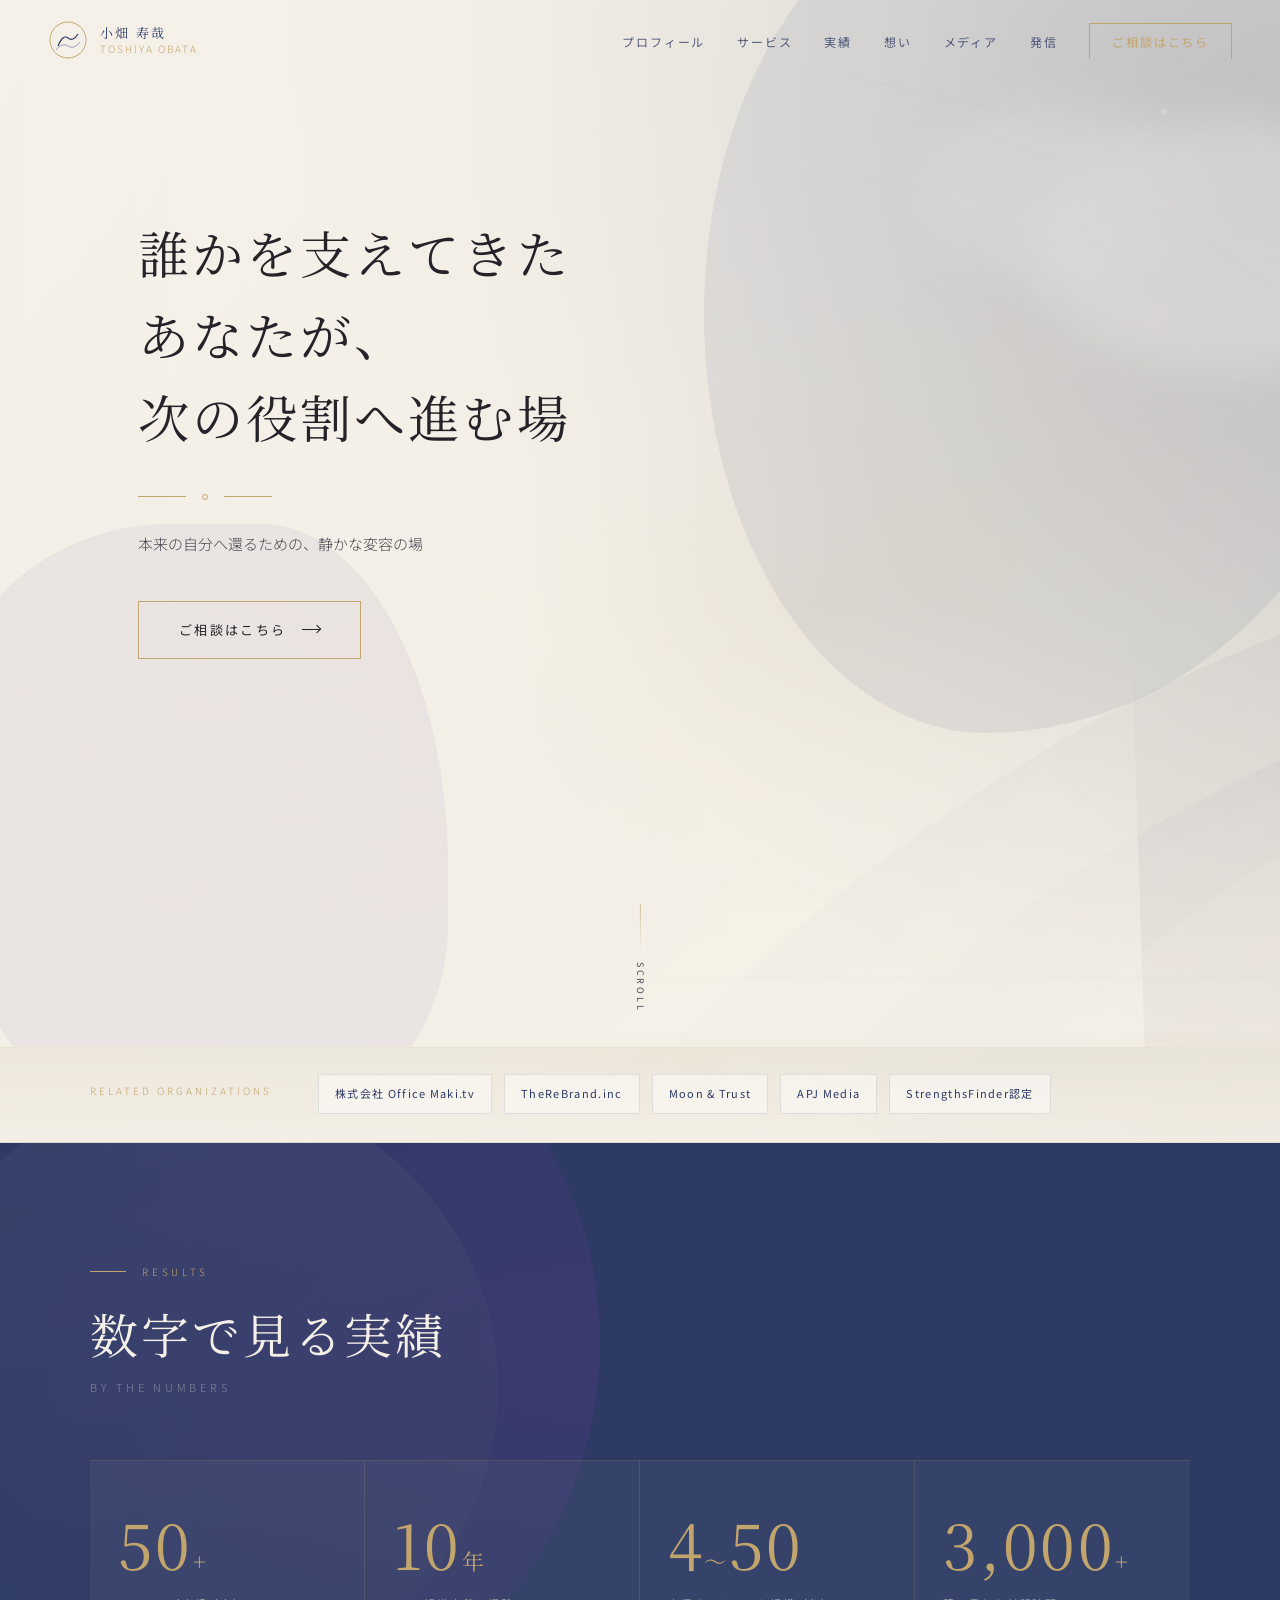
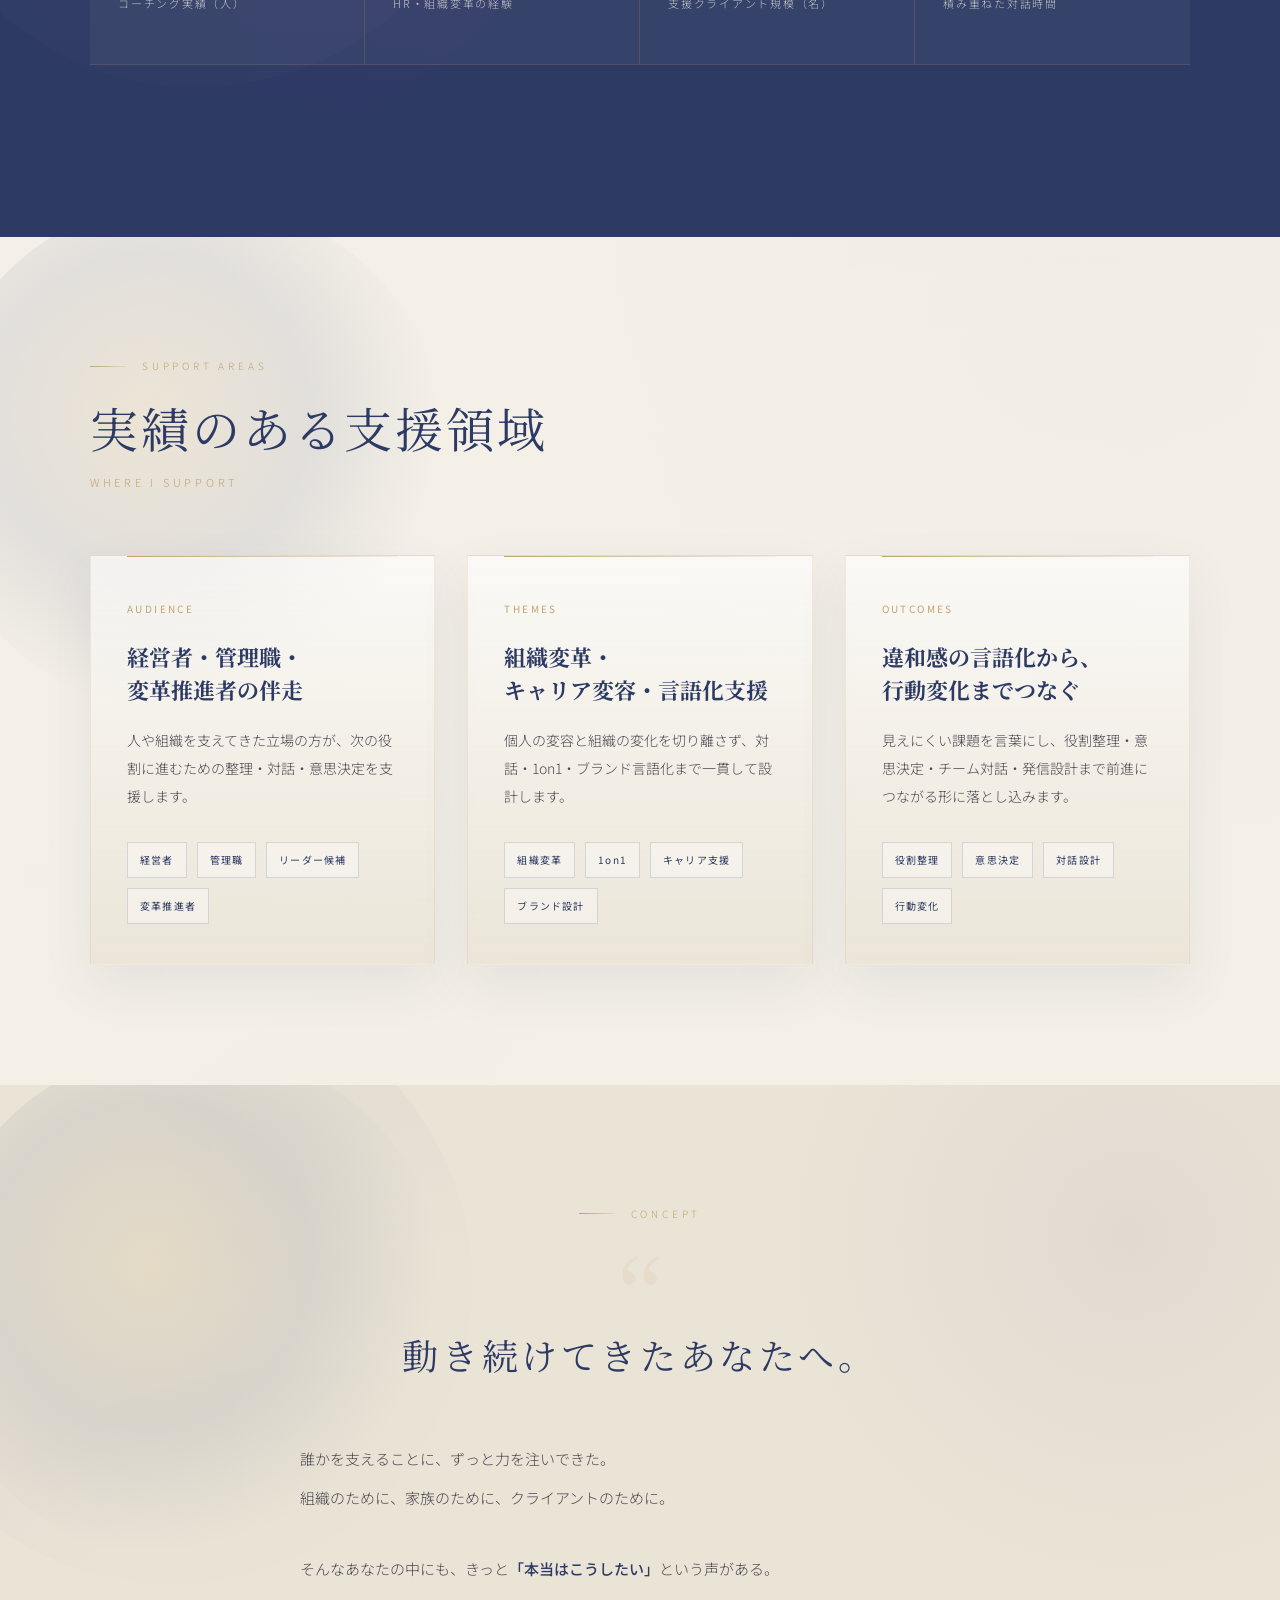
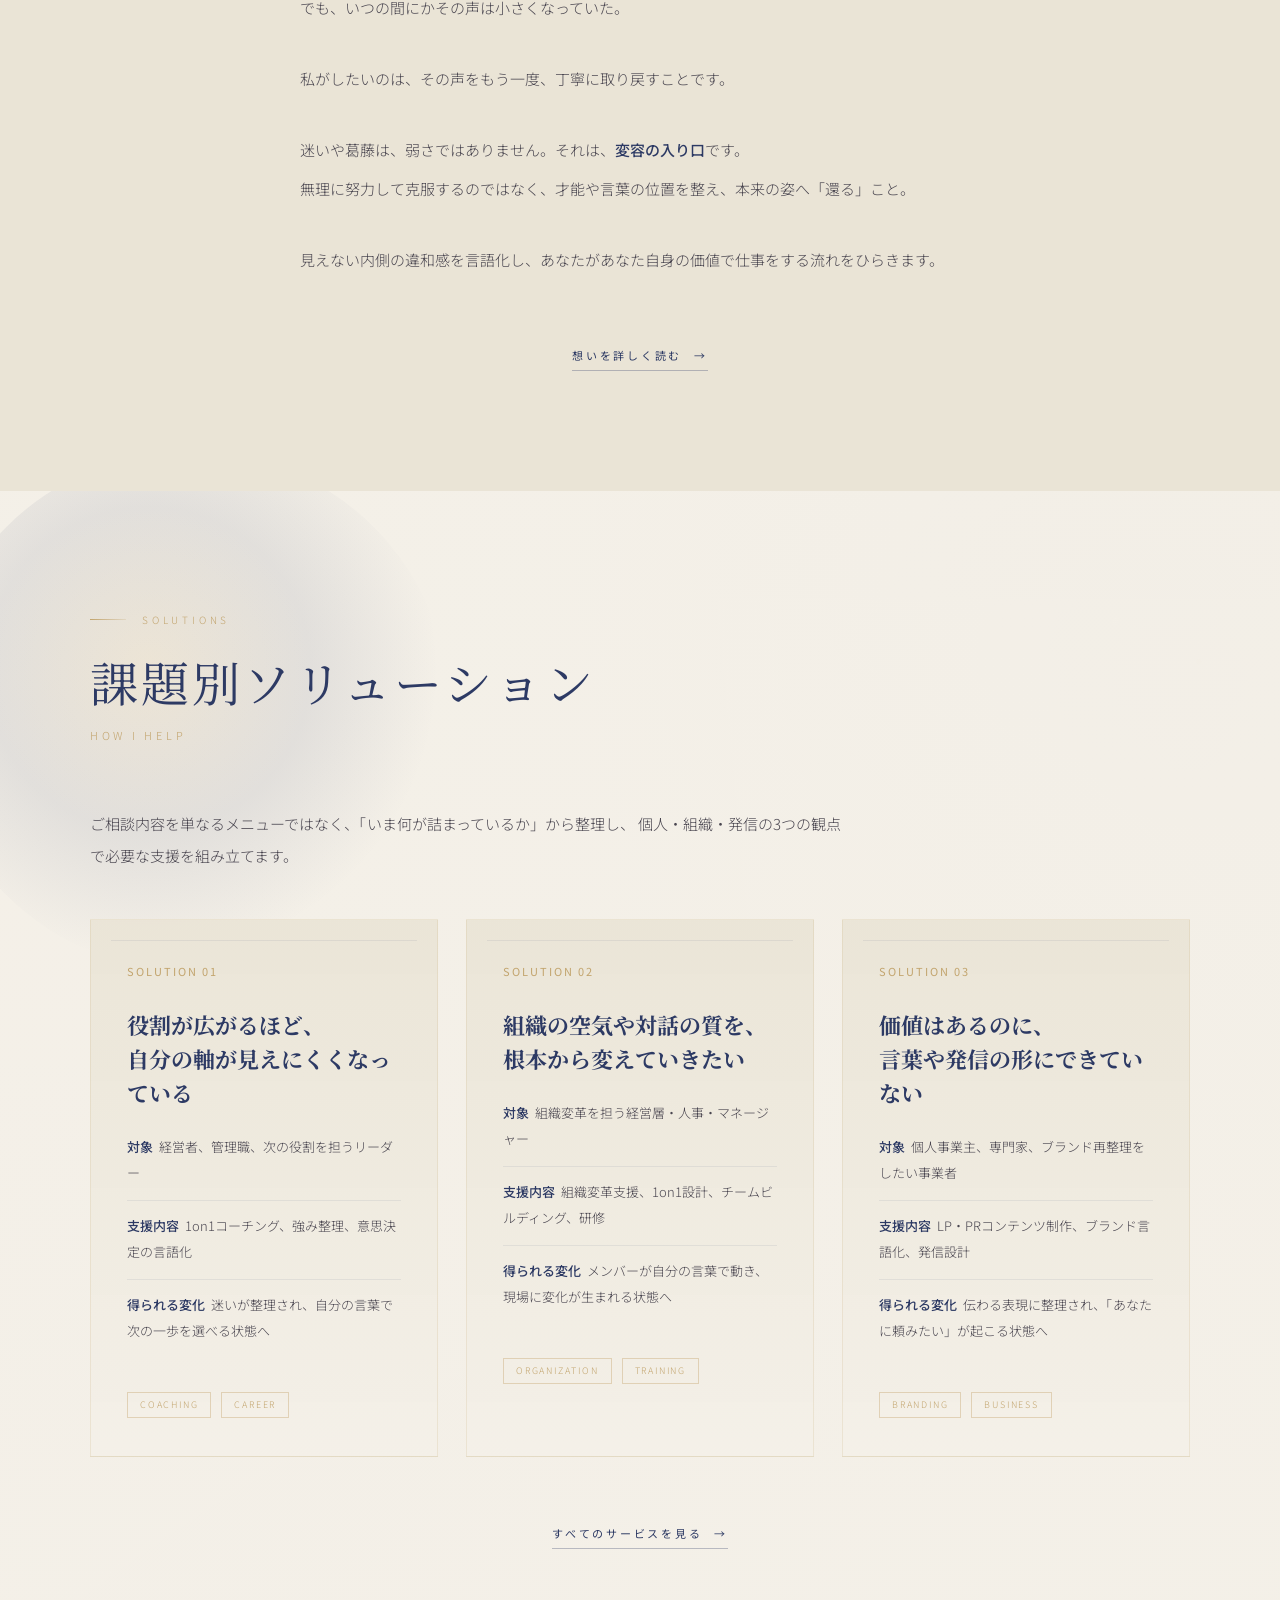
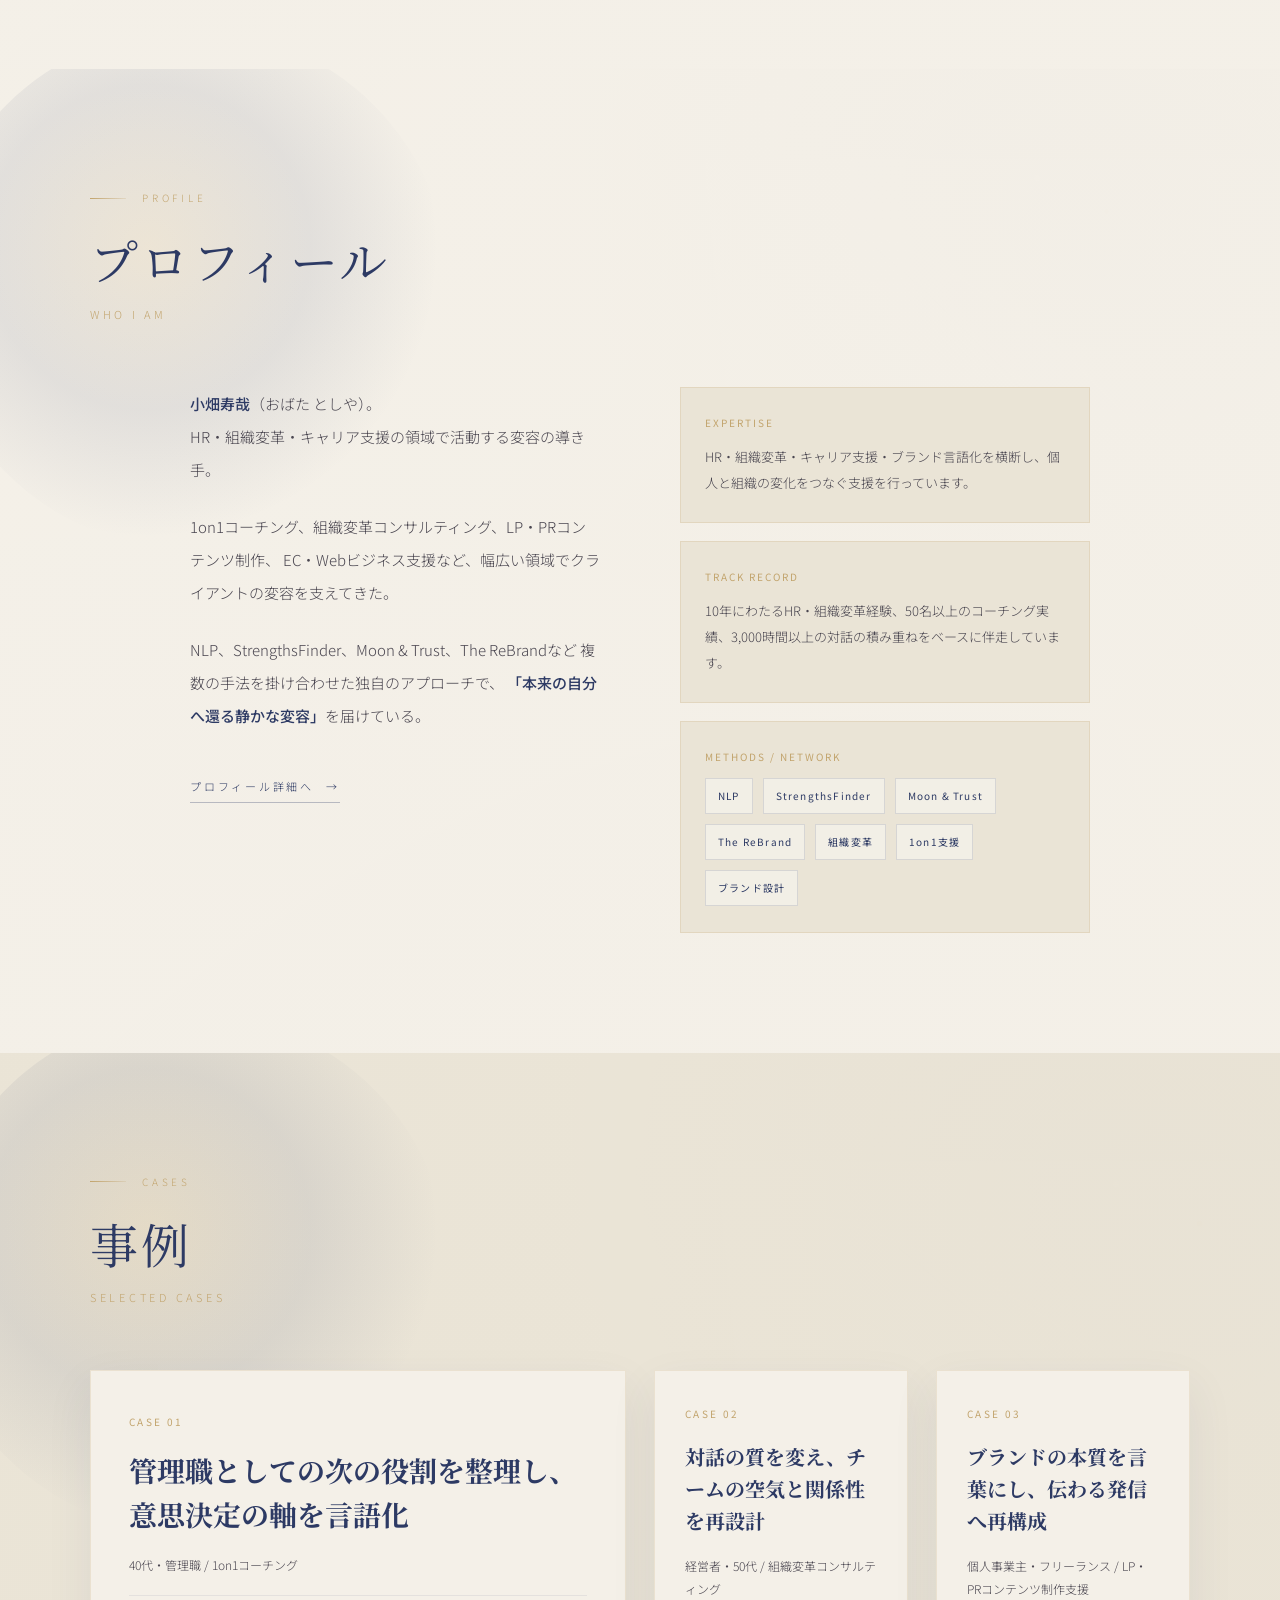
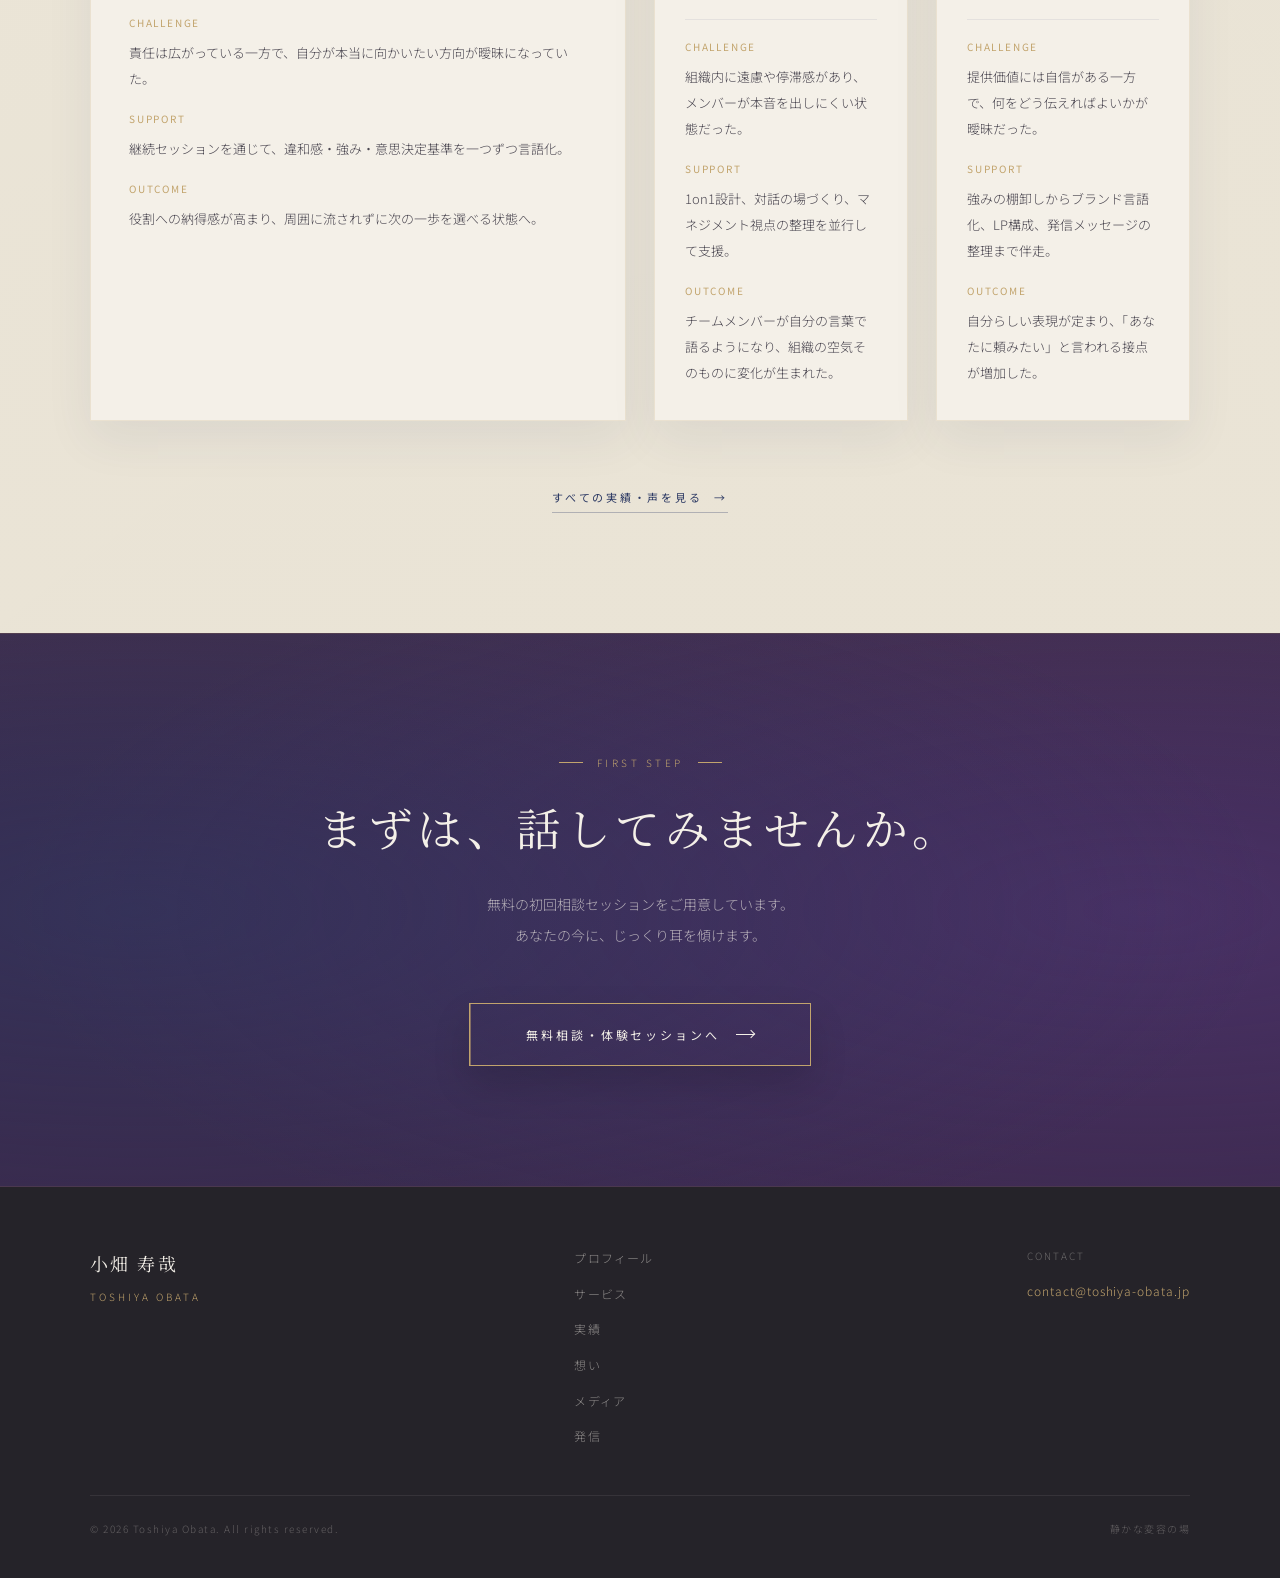
==== commit 307fca05: "Replace site with parallax-version: arc patterns, circular accents, unified tone Co-Authored-By: Cla" ====
--- a/index.html
+++ b/index.html
@@ -20,34 +20,72 @@
     justify-content: flex-start;
     overflow: hidden;
     background: var(--ivory);
+    isolation: isolate;
   }
   .hero-bg { position: absolute; inset: 0; z-index: 0; }
+  .hero-image-wrap {
+    position: absolute;
+    inset: -6%;
+    transform: none;
+    contain: paint;
+  }
+  .hero-image-layer {
+    position: absolute;
+    inset: 0;
+    background-image: url('assets/parallax-hero-bg.svg');
+    background-size: cover;
+    background-position: center;
+    opacity: 0.9;
+    filter: saturate(0.92) contrast(1.02);
+    transform: scale(1.04);
+  }
+  .hero-overlay {
+    position: absolute;
+    inset: 0;
+    z-index: 0;
+    background:
+      linear-gradient(90deg, rgba(244,240,232,0.94) 0%, rgba(244,240,232,0.84) 34%, rgba(244,240,232,0.5) 56%, rgba(244,240,232,0.18) 100%),
+      linear-gradient(180deg, rgba(244,240,232,0.08) 0%, rgba(244,240,232,0.24) 100%);
+  }
   .hero-shape-1 {
     position: absolute; right: -10%; top: -10%;
     width: 55%; height: 80%;
     background: var(--navy);
     border-radius: 40% 60% 60% 40% / 50% 40% 60% 50%;
     opacity: 0.08;
+    transform: none;
+    contain: paint;
   }
   .hero-shape-2 {
     position: absolute; left: -5%; bottom: -10%;
     width: 40%; height: 60%;
     background: var(--purple);
     border-radius: 50% 40% 50% 60% / 40% 60% 40% 60%;
-    opacity: 0.06;
+    opacity: 0.065;
+    transform: none;
+    contain: paint;
   }
   .hero-mountain {
-    position: absolute; bottom: 0; right: 0;
+    position: absolute; bottom: -50px; right: 0;
     width: 52%; height: 55%;
-    z-index: 1; opacity: 0.18;
+    z-index: 1; opacity: 0.16;
+    transform: none;
+    contain: paint;
   }
   .hero-content {
     position: relative; z-index: 3;
     max-width: 1100px;
     margin: 0 auto;
     width: 100%;
-    padding: 120px 48px 80px;
+    padding: 112px 48px 56px;
     text-align: left;
+  }
+  .hero-shell {
+    display: block;
+    min-height: calc(100vh - 220px);
+  }
+  .hero-copy-block {
+    max-width: 520px;
   }
 
   .hero-title {
@@ -68,7 +106,7 @@
   }
   .hero-sub {
     font-size: 15px; color: var(--ink-l);
-    line-height: 2.1; margin-bottom: 64px;
+    line-height: 2.1; margin-bottom: 42px;
     font-weight: 300;
   }
   .hero-cta {
@@ -97,11 +135,148 @@
   .hero-scroll-line {
     width: 1px; height: 48px;
     background: linear-gradient(to bottom, var(--gold), transparent);
-    animation: scrollPulse 2s ease-in-out infinite;
-  }
-  @keyframes scrollPulse {
-    0%,100% { opacity: 0.4; transform: scaleY(1); }
-    50% { opacity: 1; transform: scaleY(1.2); }
+    opacity: 0.65;
+  }
+  .trust-strip {
+    position: relative;
+    margin-top: -1px;
+    background: linear-gradient(180deg, rgba(234,228,214,0.72) 0%, rgba(244,240,232,0.96) 100%);
+    border-top: 1px solid rgba(194,164,109,0.18);
+    border-bottom: 1px solid rgba(45,58,100,0.08);
+    padding: 26px 48px 28px;
+    overflow: hidden;
+  }
+  .trust-strip::before {
+    content: '';
+    position: absolute;
+    inset: 0;
+    background-image:
+      radial-gradient(74% 54% at 86% 16%, rgba(45,58,100,0.06) 0%, rgba(45,58,100,0) 56%),
+      linear-gradient(138deg, rgba(194,164,109,0.1) 0%, rgba(194,164,109,0) 28%),
+      url('assets/parallax-section-bg.svg');
+    background-size: cover;
+    background-position: center;
+    opacity: 0.14;
+    pointer-events: none;
+  }
+  .trust-strip-inner {
+    position: relative;
+    z-index: 1;
+    max-width: 1100px;
+    margin: 0 auto;
+    display: grid;
+    grid-template-columns: 200px 1fr;
+    gap: 28px;
+    align-items: start;
+  }
+  .trust-strip-label {
+    font-size: 10px;
+    letter-spacing: 0.3em;
+    color: var(--gold);
+    font-weight: 300;
+    padding-top: 8px;
+  }
+  .trust-strip-list {
+    display: flex;
+    flex-wrap: wrap;
+    gap: 12px;
+  }
+  .trust-strip-chip {
+    font-size: 11px;
+    letter-spacing: 0.12em;
+    color: var(--navy);
+    background: rgba(255,255,255,0.42);
+    border: 1px solid rgba(45,58,100,0.12);
+    padding: 9px 16px;
+  }
+  .focus-section,
+  .message-section,
+  .services-section,
+  .profile-section,
+  .cases-section {
+    position: relative;
+    overflow: hidden;
+    isolation: isolate;
+  }
+  .focus-section::before,
+  .services-section::before,
+  .profile-section::before,
+  .cases-section::before {
+    content: '';
+    position: absolute;
+    inset: -8%;
+    background-image:
+      radial-gradient(70% 52% at 86% 14%, rgba(45,58,100,0.08) 0%, rgba(45,58,100,0) 54%),
+      radial-gradient(56% 40% at 14% 86%, rgba(92,59,138,0.06) 0%, rgba(92,59,138,0) 58%),
+      linear-gradient(138deg, rgba(194,164,109,0.12) 0%, rgba(194,164,109,0) 24%),
+      url('assets/parallax-section-bg.svg');
+    background-size: cover;
+    background-position: center;
+    opacity: 0.22;
+    transform: none;
+    z-index: 0;
+    pointer-events: none;
+    contain: paint;
+  }
+  .focus-section::after,
+  .services-section::after,
+  .profile-section::after,
+  .cases-section::after {
+    content: '';
+    position: absolute;
+    inset: 0;
+    z-index: 0;
+    pointer-events: none;
+  }
+  .focus-section::after {
+    background: linear-gradient(180deg, rgba(244,240,232,0.8) 0%, rgba(244,240,232,0.92) 100%);
+  }
+  .services-section::after {
+    background: linear-gradient(180deg, rgba(244,240,232,0.88) 0%, rgba(244,240,232,0.96) 100%);
+  }
+  .profile-section::after {
+    background: linear-gradient(180deg, rgba(244,240,232,0.84) 0%, rgba(244,240,232,0.95) 100%);
+  }
+  .cases-section::after {
+    background: linear-gradient(180deg, rgba(234,228,214,0.82) 0%, rgba(234,228,214,0.94) 100%);
+  }
+  .focus-section .section-inner,
+  .message-section .section-inner,
+  .services-section .section-inner,
+  .profile-section .section-inner,
+  .cases-section .section-inner,
+  .stats-section .section-inner {
+    position: relative;
+    z-index: 1;
+  }
+  .focus-section .section-inner::before,
+  .message-section .section-inner::before,
+  .services-section .section-inner::before,
+  .profile-section .section-inner::before,
+  .cases-section .section-inner::before {
+    content: '';
+    position: absolute;
+    top: -160px;
+    left: -160px;
+    width: 520px;
+    height: 520px;
+    border-radius: 50%;
+    pointer-events: none;
+    z-index: 0;
+    background: radial-gradient(circle at 42% 42%,
+      rgba(194,164,109,0.20) 0%,
+      rgba(45,58,100,0.12) 38%,
+      transparent 68%
+    );
+    opacity: 0.75;
+  }
+  .focus-section .section-inner > *,
+  .message-section .section-inner > *,
+  .services-section .section-inner > *,
+  .profile-section .section-inner > *,
+  .cases-section .section-inner > * {
+    position: relative;
+    z-index: 1;
   }
 
   /* Message Section (from message.html) */
@@ -111,10 +286,29 @@
   }
   .message-section::before {
     content: ''; position: absolute;
-    top: -100px; right: -100px;
-    width: 500px; height: 500px; border-radius: 50%;
+    top: -200px; right: -200px;
+    width: 700px; height: 700px; border-radius: 50%;
     background: radial-gradient(circle, rgba(92,59,138,0.06) 0%, transparent 70%);
     pointer-events: none;
+    transform: none;
+    z-index: 0;
+  }
+  .message-section::after {
+    content: '';
+    position: absolute;
+    inset: -10%;
+    background-image:
+      radial-gradient(72% 48% at 84% 16%, rgba(45,58,100,0.08) 0%, rgba(45,58,100,0) 58%),
+      radial-gradient(54% 40% at 16% 86%, rgba(92,59,138,0.08) 0%, rgba(92,59,138,0) 58%),
+      linear-gradient(180deg, rgba(234,228,214,0.72) 0%, rgba(234,228,214,0.9) 100%),
+      url('assets/parallax-section-bg.svg');
+    background-size: cover;
+    background-position: center;
+    opacity: 0.28;
+    transform: none;
+    z-index: 0;
+    pointer-events: none;
+    contain: paint;
   }
   .message-inner { max-width: 820px; margin: 0 auto; text-align: center; }
   .big-quote {
@@ -185,67 +379,98 @@
   /* Stats Section (from results.html) */
   .stats-section { background: var(--navy); padding: 120px 48px; position: relative; overflow: hidden; }
   .stats-section::before {
-    content: ''; position: absolute; inset: 0;
+    content: ''; position: absolute; inset: -200px -200px -200px -200px;
     background: radial-gradient(ellipse at right, rgba(92,59,138,0.3) 0%, transparent 70%);
     pointer-events: none;
+    transform: none;
+  }
+  .stats-section::after {
+    content: '';
+    position: absolute;
+    inset: -8%;
+    background-image:
+      radial-gradient(86% 58% at 82% 10%, rgba(244,240,232,0.08) 0%, rgba(244,240,232,0) 52%),
+      radial-gradient(70% 54% at 88% 100%, rgba(92,59,138,0.18) 0%, rgba(92,59,138,0) 58%),
+      linear-gradient(180deg, rgba(45,58,100,0.76) 0%, rgba(45,58,100,0.92) 100%),
+      url('assets/parallax-section-bg.svg');
+    background-size: cover;
+    background-position: center;
+    opacity: 0.2;
+    transform: none;
+    z-index: 0;
+    pointer-events: none;
+    contain: paint;
   }
   .stats-section .section-label { color: var(--gold); }
   .stats-section .section-label::before { background: var(--gold); }
   .stats-section .section-title { color: var(--ivory); }
   .stats-grid {
-    display: grid; grid-template-columns: repeat(4,1fr); gap: 2px; margin-bottom: 72px;
+    display: grid;
+    grid-template-columns: repeat(4, minmax(0, 1fr));
+    gap: 0;
+    margin-bottom: 52px;
+    border-top: 1px solid rgba(194,164,109,0.22);
+    border-bottom: 1px solid rgba(194,164,109,0.22);
   }
   .stat-item {
-    background: rgba(244,240,232,0.05); padding: 44px 32px;
-    border: 1px solid rgba(194,164,109,0.15); text-align: center;
+    background: rgba(244,240,232,0.04);
+    padding: 54px 28px 50px;
+    border-right: 1px solid rgba(194,164,109,0.18);
+    text-align: left;
     transition: background 0.3s;
   }
+  .stat-item:last-child { border-right: none; }
   .stat-item:hover { background: rgba(244,240,232,0.09); }
   .stat-number {
-    font-family: var(--serif); font-size: 48px;
+    font-family: var(--serif); font-size: 62px;
     color: var(--gold); font-weight: 400;
-    line-height: 1; margin-bottom: 12px; letter-spacing: 0.04em;
+    line-height: 0.95; margin-bottom: 18px; letter-spacing: 0.04em;
   }
   .stat-number sub { font-size: 22px; vertical-align: baseline; }
-  .stat-label { font-size: 12px; color: rgba(244,240,232,0.7); letter-spacing: 0.12em; font-weight: 300; }
-  .clients-row {
-    display: flex; flex-wrap: wrap; gap: 14px; align-items: center;
-  }
-  .clients-label {
-    font-size: 10px; letter-spacing: 0.3em;
-    color: var(--gold); font-weight: 300; width: 100%; margin-bottom: 4px;
-  }
-  .client-chip {
-    font-size: 11px; letter-spacing: 0.1em;
-    color: rgba(244,240,232,0.65);
-    border: 1px solid rgba(244,240,232,0.15);
-    padding: 7px 16px; font-weight: 300;
-    transition: border-color 0.2s, color 0.2s;
+  .stat-label {
+    font-size: 11px;
+    color: rgba(244,240,232,0.74);
+    letter-spacing: 0.16em;
+    font-weight: 300;
+    line-height: 2;
   }
 
   .focus-section { background: var(--ivory); padding: 120px 48px; }
   .focus-grid {
-    display: grid; grid-template-columns: repeat(3,1fr); gap: 28px;
+    display: grid;
+    grid-template-columns: repeat(3, minmax(0, 1fr));
+    gap: 32px;
   }
   .focus-card {
-    background: linear-gradient(180deg, rgba(244,240,232,0.96) 0%, rgba(234,228,214,0.92) 100%);
-    border: 1px solid rgba(194,164,109,0.22);
-    padding: 36px 32px;
+    position: relative;
+    background: linear-gradient(180deg, rgba(255,255,255,0.62) 0%, rgba(234,228,214,0.88) 100%);
+    border: 1px solid rgba(194,164,109,0.18);
+    padding: 44px 36px 40px;
     min-height: 100%;
+    box-shadow: 0 20px 48px rgba(45,58,100,0.08);
+  }
+  .focus-card::before {
+    content: '';
+    position: absolute;
+    top: 0;
+    left: 36px;
+    right: 36px;
+    height: 1px;
+    background: linear-gradient(to right, var(--gold), rgba(194,164,109,0.12));
   }
   .focus-kicker {
     font-size: 10px; letter-spacing: 0.24em;
-    color: var(--gold); margin-bottom: 16px;
+    color: var(--gold); margin-bottom: 22px;
   }
   .focus-title {
     font-family: var(--serif);
     font-size: 22px; line-height: 1.5;
-    color: var(--navy); margin-bottom: 16px;
+    color: var(--navy); margin-bottom: 20px;
   }
   .focus-copy {
     font-size: 14px; line-height: 2;
     color: var(--ink-l); font-weight: 300;
-    margin-bottom: 24px;
+    margin-bottom: 32px;
   }
   .focus-list {
     display: flex; flex-wrap: wrap; gap: 10px;
@@ -265,8 +490,11 @@
     margin-bottom: 48px;
   }
   .solution-card {
-    background: var(--ivory-d); padding: 40px 36px;
-    position: relative; overflow: hidden;
+    background: linear-gradient(180deg, rgba(234,228,214,0.92) 0%, rgba(244,240,232,0.9) 100%);
+    padding: 42px 36px 38px;
+    position: relative;
+    overflow: hidden;
+    border: 1px solid rgba(194,164,109,0.18);
     transition: transform 0.4s cubic-bezier(0.16,1,0.3,1), box-shadow 0.4s;
   }
   .solution-card::after {
@@ -275,22 +503,32 @@
     transform: scaleX(0); transform-origin: left;
     transition: transform 0.4s cubic-bezier(0.16,1,0.3,1);
   }
+  .solution-card::before {
+    content: '';
+    position: absolute;
+    inset: 20px 20px auto;
+    height: 1px;
+    background: rgba(45,58,100,0.08);
+  }
   .solution-card:hover { transform: translateY(-6px); box-shadow: 0 20px 60px rgba(45,58,100,0.12); }
   .solution-card:hover::after { transform: scaleX(1); }
   .solution-problem {
     font-size: 11px; letter-spacing: 0.18em;
-    color: var(--gold); margin-bottom: 18px;
+    color: var(--gold); margin-bottom: 26px;
   }
   .solution-title {
     font-family: var(--serif); font-size: 22px;
     line-height: 1.55; color: var(--navy);
-    margin-bottom: 18px;
+    margin-bottom: 24px;
   }
   .solution-point {
     font-size: 13px; line-height: 2;
     color: var(--ink-l); font-weight: 300;
-    margin-bottom: 12px;
-  }
+    margin-bottom: 14px;
+    padding-top: 12px;
+    border-top: 1px solid rgba(45,58,100,0.08);
+  }
+  .solution-point:first-of-type { border-top: none; padding-top: 0; }
   .solution-point strong {
     color: var(--navy); font-weight: 500;
     margin-right: 6px;
@@ -302,13 +540,24 @@
 
   .cases-section { background: var(--ivory-d); padding: 120px 48px; }
   .cases-grid {
-    display: grid; grid-template-columns: repeat(3,1fr); gap: 28px;
+    display: grid;
+    grid-template-columns: repeat(12, minmax(0, 1fr));
+    gap: 28px;
   }
   .case-card {
     background: var(--ivory);
     border: 1px solid rgba(194,164,109,0.2);
     padding: 34px 30px;
     display: flex; flex-direction: column; gap: 18px;
+    box-shadow: 0 18px 44px rgba(45,58,100,0.08);
+  }
+  .case-card:first-child {
+    grid-column: span 6;
+    padding: 42px 38px 40px;
+  }
+  .case-card:nth-child(2),
+  .case-card:nth-child(3) {
+    grid-column: span 3;
   }
   .case-label {
     font-size: 10px; letter-spacing: 0.24em;
@@ -318,6 +567,10 @@
     font-family: var(--serif);
     font-size: 20px; line-height: 1.6;
     color: var(--navy);
+  }
+  .case-card:first-child .case-title {
+    font-size: 28px;
+    line-height: 1.55;
   }
   .case-meta {
     font-size: 12px; line-height: 1.9;
@@ -405,9 +658,62 @@
   }
 
   @media (max-width: 900px) {
-    .hero-content { padding: 100px 24px 72px; }
+    .hero-content { padding: 100px 24px 48px; }
+    .hero-image-wrap { inset: -10%; transform: none; }
+    .hero-shell { min-height: auto; }
+    .hero-copy-block { max-width: none; }
+    .trust-strip { padding: 22px 24px; }
+    .trust-strip-inner { grid-template-columns: 1fr; gap: 16px; }
+    .hero-overlay {
+      background:
+        linear-gradient(180deg, rgba(244,240,232,0.88) 0%, rgba(244,240,232,0.7) 44%, rgba(244,240,232,0.42) 100%),
+        linear-gradient(90deg, rgba(244,240,232,0.86) 0%, rgba(244,240,232,0.34) 100%);
+    }
+    .focus-section::before,
+    .services-section::before,
+    .profile-section::before,
+    .cases-section::before,
+    .message-section::after,
+    .stats-section::after {
+      inset: -12%;
+      opacity: 0.16;
+      transform: none;
+    }
     .message-section, .services-section, .stats-section, .focus-section, .cases-section, .testimonials-section, .profile-section { padding: 72px 24px; }
-    .services-grid, .stats-grid, .focus-grid, .cases-grid, .testimonials-grid, .about-grid { grid-template-columns: 1fr; }
+    .services-grid, .stats-grid, .focus-grid, .testimonials-grid, .about-grid { grid-template-columns: 1fr; }
+    .stat-item { padding: 34px 22px 30px; border-right: none; border-bottom: 1px solid rgba(194,164,109,0.18); }
+    .stat-item:last-child { border-bottom: none; }
+    .cases-grid { grid-template-columns: 1fr; }
+    .focus-section .section-inner::before,
+    .message-section .section-inner::before,
+    .services-section .section-inner::before,
+    .profile-section .section-inner::before,
+    .cases-section .section-inner::before {
+      top: -22px;
+      left: -14px;
+      width: min(420px, 86%);
+      height: 196px;
+    }
+    .case-card:first-child,
+    .case-card:nth-child(2),
+    .case-card:nth-child(3) { grid-column: auto; }
+    .case-card:first-child .case-title { font-size: 24px; }
+  }
+  @media (prefers-reduced-motion: reduce) {
+    .hero-image-wrap,
+    .hero-shape-1,
+    .hero-shape-2,
+    .hero-mountain,
+    .message-section::before,
+    .message-section::after,
+    .stats-section::before,
+    .stats-section::after,
+    .focus-section::before,
+    .services-section::before,
+    .profile-section::before,
+    .cases-section::before {
+      transform: none !important;
+    }
   }
 </style>
 </head>
@@ -421,6 +727,10 @@
 ============================================= -->
 <section id="hero" class="above-fold">
   <div class="hero-bg">
+    <div class="hero-image-wrap" aria-hidden="true">
+      <div class="hero-image-layer"></div>
+    </div>
+    <div class="hero-overlay" aria-hidden="true"></div>
     <div class="hero-shape-1"></div>
     <div class="hero-shape-2"></div>
     <svg class="hero-mountain" viewBox="0 0 600 400" fill="none">
@@ -431,23 +741,27 @@
     </svg>
   </div>
   <div class="hero-content">
-    <h1 class="hero-title reveal">
-      誰かを支えてきた<br>
-      あなたが、<br>
-      次の役割へ進む場
-    </h1>
-    <div class="hero-divider reveal reveal-delay-1">
-      <div class="hero-divider-line"></div>
-      <div class="hero-divider-dot"></div>
-      <div class="hero-divider-line"></div>
+    <div class="hero-shell">
+      <div class="hero-copy-block">
+        <h1 class="hero-title reveal">
+          誰かを支えてきた<br>
+          あなたが、<br>
+          次の役割へ進む場
+        </h1>
+        <div class="hero-divider reveal reveal-delay-1">
+          <div class="hero-divider-line"></div>
+          <div class="hero-divider-dot"></div>
+          <div class="hero-divider-line"></div>
+        </div>
+        <p class="hero-sub reveal reveal-delay-2">
+          本来の自分へ還るための、静かな変容の場
+        </p>
+        <a href="contact.html" class="hero-cta reveal reveal-delay-3">
+          ご相談はこちら
+          <span class="btn-arrow"></span>
+        </a>
+      </div>
     </div>
-    <p class="hero-sub reveal reveal-delay-2">
-      本来の自分へ還るための、静かな変容の場
-    </p>
-    <a href="contact.html" class="hero-cta reveal reveal-delay-3">
-      ご相談はこちら
-      <span class="btn-arrow"></span>
-    </a>
   </div>
   <div class="hero-scroll">
     <div class="hero-scroll-line"></div>
@@ -455,41 +769,46 @@
   </div>
 </section>
 
+<section class="trust-strip">
+  <div class="trust-strip-inner">
+    <div class="trust-strip-label reveal">RELATED ORGANIZATIONS</div>
+    <div class="trust-strip-list reveal reveal-delay-1">
+      <span class="trust-strip-chip">株式会社 Office Maki.tv</span>
+      <span class="trust-strip-chip">TheReBrand.inc</span>
+      <span class="trust-strip-chip">Moon &amp; Trust</span>
+      <span class="trust-strip-chip">APJ Media</span>
+      <span class="trust-strip-chip">StrengthsFinder認定</span>
+    </div>
+  </div>
+</section>
+
 <!-- =============================================
      RESULTS & STATS
 ============================================= -->
-<div class="stats-section">
+<div class="stats-section pattern-arcs-dark">
   <div class="section-inner">
     <div class="section-label reveal">RESULTS</div>
     <h2 class="section-title reveal reveal-delay-1">
       数字で見る実績
       <span class="section-title-en" style="color:rgba(244,240,232,0.4);">BY THE NUMBERS</span>
     </h2>
-    <div class="stats-grid">
-      <div class="stat-item reveal reveal-delay-1">
+    <div class="stats-grid reveal reveal-delay-2">
+      <div class="stat-item">
         <div class="stat-number">50<sub>+</sub></div>
         <div class="stat-label">コーチング実績（人）</div>
       </div>
-      <div class="stat-item reveal reveal-delay-2">
+      <div class="stat-item">
         <div class="stat-number">10<sub>年</sub></div>
         <div class="stat-label">HR・組織変革の経験</div>
       </div>
-      <div class="stat-item reveal reveal-delay-3">
+      <div class="stat-item">
         <div class="stat-number">4<sub>〜</sub>50</div>
         <div class="stat-label">支援クライアント規模（名）</div>
       </div>
-      <div class="stat-item reveal reveal-delay-4">
+      <div class="stat-item">
         <div class="stat-number">3,000<sub>+</sub></div>
         <div class="stat-label">積み重ねた対話時間</div>
       </div>
-    </div>
-    <div class="clients-row reveal reveal-delay-2">
-      <div class="clients-label">RELATED ORGANIZATIONS</div>
-      <span class="client-chip">株式会社 Office Maki.tv</span>
-      <span class="client-chip">TheReBrand.inc</span>
-      <span class="client-chip">Moon &amp; Trust</span>
-      <span class="client-chip">APJ Media</span>
-      <span class="client-chip">StrengthsFinder認定</span>
     </div>
   </div>
 </div>
@@ -504,8 +823,8 @@
       実績のある支援領域
       <span class="section-title-en">WHERE I SUPPORT</span>
     </h2>
-    <div class="focus-grid">
-      <article class="focus-card reveal reveal-delay-1">
+    <div class="focus-grid reveal reveal-delay-2">
+      <article class="focus-card">
         <div class="focus-kicker">AUDIENCE</div>
         <h3 class="focus-title">経営者・管理職・<br>変革推進者の伴走</h3>
         <p class="focus-copy">人や組織を支えてきた立場の方が、次の役割に進むための整理・対話・意思決定を支援します。</p>
@@ -516,7 +835,7 @@
           <span class="focus-pill">変革推進者</span>
         </div>
       </article>
-      <article class="focus-card reveal reveal-delay-2">
+      <article class="focus-card">
         <div class="focus-kicker">THEMES</div>
         <h3 class="focus-title">組織変革・<br>キャリア変容・言語化支援</h3>
         <p class="focus-copy">個人の変容と組織の変化を切り離さず、対話・1on1・ブランド言語化まで一貫して設計します。</p>
@@ -527,7 +846,7 @@
           <span class="focus-pill">ブランド設計</span>
         </div>
       </article>
-      <article class="focus-card reveal reveal-delay-3">
+      <article class="focus-card">
         <div class="focus-kicker">OUTCOMES</div>
         <h3 class="focus-title">違和感の言語化から、<br>行動変化までつなぐ</h3>
         <p class="focus-copy">見えにくい課題を言葉にし、役割整理・意思決定・チーム対話・発信設計まで前進につながる形に落とし込みます。</p>
@@ -545,7 +864,7 @@
 <!-- =============================================
      CONCEPT / MESSAGE
 ============================================= -->
-<div class="message-section">
+<div class="message-section pattern-arcs">
   <div class="section-inner">
     <div class="message-inner">
       <div class="section-label reveal" style="justify-content:center;">CONCEPT</div>
@@ -594,8 +913,8 @@
       ご相談内容を単なるメニューではなく、「いま何が詰まっているか」から整理し、
       個人・組織・発信の3つの観点で必要な支援を組み立てます。
     </p>
-    <div class="services-grid">
-      <article class="solution-card reveal reveal-delay-1">
+    <div class="services-grid reveal reveal-delay-3">
+      <article class="solution-card">
         <div class="solution-problem">SOLUTION 01</div>
         <h3 class="solution-title">役割が広がるほど、<br>自分の軸が見えにくくなっている</h3>
         <p class="solution-point"><strong>対象</strong>経営者、管理職、次の役割を担うリーダー</p>
@@ -606,7 +925,7 @@
           <span class="service-tag">CAREER</span>
         </div>
       </article>
-      <article class="solution-card reveal reveal-delay-2">
+      <article class="solution-card">
         <div class="solution-problem">SOLUTION 02</div>
         <h3 class="solution-title">組織の空気や対話の質を、<br>根本から変えていきたい</h3>
         <p class="solution-point"><strong>対象</strong>組織変革を担う経営層・人事・マネージャー</p>
@@ -617,7 +936,7 @@
           <span class="service-tag">TRAINING</span>
         </div>
       </article>
-      <article class="solution-card reveal reveal-delay-3">
+      <article class="solution-card">
         <div class="solution-problem">SOLUTION 03</div>
         <h3 class="solution-title">価値はあるのに、<br>言葉や発信の形にできていない</h3>
         <p class="solution-point"><strong>対象</strong>個人事業主、専門家、ブランド再整理をしたい事業者</p>
@@ -645,8 +964,8 @@
       プロフィール
       <span class="section-title-en">WHO I AM</span>
     </h2>
-    <div class="about-grid">
-      <div class="about-bio reveal reveal-delay-2">
+    <div class="about-grid reveal reveal-delay-2">
+      <div class="about-bio">
         <p>
           <strong>小畑寿哉</strong>（おばた としや）。<br>
           HR・組織変革・キャリア支援の領域で活動する変容の導き手。
@@ -664,7 +983,7 @@
           <a href="about.html" class="more-link">プロフィール詳細へ</a>
         </div>
       </div>
-      <div class="trust-panel reveal reveal-delay-3">
+      <div class="trust-panel">
         <div class="trust-card">
           <div class="trust-label">EXPERTISE</div>
           <div class="trust-copy">HR・組織変革・キャリア支援・ブランド言語化を横断し、個人と組織の変化をつなぐ支援を行っています。</div>
@@ -700,8 +1019,8 @@
       事例
       <span class="section-title-en">SELECTED CASES</span>
     </h2>
-    <div class="cases-grid">
-      <article class="case-card reveal reveal-delay-1">
+    <div class="cases-grid reveal reveal-delay-2">
+      <article class="case-card">
         <div class="case-label">CASE 01</div>
         <h3 class="case-title">管理職としての次の役割を整理し、意思決定の軸を言語化</h3>
         <div class="case-meta">40代・管理職 / 1on1コーチング</div>
@@ -718,7 +1037,7 @@
           <p class="case-block-copy">役割への納得感が高まり、周囲に流されずに次の一歩を選べる状態へ。</p>
         </div>
       </article>
-      <article class="case-card reveal reveal-delay-2">
+      <article class="case-card">
         <div class="case-label">CASE 02</div>
         <h3 class="case-title">対話の質を変え、チームの空気と関係性を再設計</h3>
         <div class="case-meta">経営者・50代 / 組織変革コンサルティング</div>
@@ -735,7 +1054,7 @@
           <p class="case-block-copy">チームメンバーが自分の言葉で語るようになり、組織の空気そのものに変化が生まれた。</p>
         </div>
       </article>
-      <article class="case-card reveal reveal-delay-3">
+      <article class="case-card">
         <div class="case-label">CASE 03</div>
         <h3 class="case-title">ブランドの本質を言葉にし、伝わる発信へ再構成</h3>
         <div class="case-meta">個人事業主・フリーランス / LP・PRコンテンツ制作支援</div>
--- a/common.css
+++ b/common.css
@@ -39,11 +39,11 @@
    SCROLL REVEAL
 ============================================= */
 .reveal {
-  opacity: 0;
-  transform: translateY(28px);
-  transition: opacity 0.9s cubic-bezier(0.16,1,0.3,1), transform 0.9s cubic-bezier(0.16,1,0.3,1);
-}
-.reveal.visible { opacity: 1; transform: translateY(0); }
+  opacity: 1;
+  transform: none;
+  transition: none;
+}
+.reveal.visible { opacity: 1; transform: none; }
 .reveal-delay-1 { transition-delay: 0.1s; }
 .reveal-delay-2 { transition-delay: 0.22s; }
 .reveal-delay-3 { transition-delay: 0.36s; }
@@ -65,7 +65,6 @@
 }
 nav#main-nav.scrolled {
   background: rgba(244,240,232,0.95);
-  backdrop-filter: blur(12px);
   box-shadow: 0 1px 0 rgba(45,58,100,0.1);
   padding: 14px 48px;
 }
@@ -167,7 +166,6 @@
   top: 0; left: 0; right: 0; bottom: 0;
   z-index: 99;
   background: rgba(244,240,232,0.98);
-  backdrop-filter: blur(20px);
   flex-direction: column;
   align-items: center;
   justify-content: center;
@@ -199,13 +197,31 @@
   padding: 160px 48px 80px;
   position: relative;
   overflow: hidden;
+  isolation: isolate;
 }
 .page-hero::before {
   content: '';
   position: absolute;
-  inset: 0;
+  inset: -100px -100px -100px -100px;
   background: radial-gradient(ellipse at 80% 50%, rgba(92,59,138,0.35) 0%, transparent 70%);
   pointer-events: none;
+  transform: none;
+  z-index: 0;
+}
+.page-hero::after {
+  content: '';
+  position: absolute;
+  inset: -6%;
+  background-image:
+    linear-gradient(90deg, rgba(45,58,100,0.96) 0%, rgba(45,58,100,0.88) 44%, rgba(45,58,100,0.70) 100%),
+    url('assets/parallax-hero-bg.svg');
+  background-size: cover;
+  background-position: center;
+  opacity: 0.78;
+  transform: none;
+  z-index: 0;
+  pointer-events: none;
+  contain: paint;
 }
 .page-hero-inner {
   max-width: 1100px;
@@ -252,54 +268,329 @@
 .section-inner { max-width: 1100px; margin: 0 auto; }
 .section-label {
   font-size: 10px;
-  letter-spacing: 0.35em;
+  letter-spacing: 0.38em;
   color: var(--gold);
   font-weight: 300;
-  margin-bottom: 16px;
-  display: flex;
-  align-items: center;
-  gap: 14px;
-}
-.section-label::before { content: ''; width: 24px; height: 1px; background: var(--gold); }
+  margin-bottom: 18px;
+  display: flex;
+  align-items: center;
+  gap: 16px;
+}
+.section-label::before { content: ''; width: 36px; height: 1px; background: linear-gradient(to right, var(--gold), rgba(194,164,109,0.2)); }
 .section-title {
   font-family: var(--serif);
-  font-size: clamp(28px, 3.5vw, 44px);
+  font-size: clamp(30px, 3.8vw, 48px);
   font-weight: 400;
   color: var(--navy);
   letter-spacing: 0.06em;
-  line-height: 1.5;
-  margin-bottom: 60px;
+  line-height: 1.45;
+  margin-bottom: 64px;
 }
 .section-title-en {
   font-size: 11px;
-  letter-spacing: 0.3em;
+  letter-spacing: 0.34em;
   color: var(--gold);
   font-weight: 300;
   font-family: var(--sans);
   display: block;
-  margin-top: 8px;
-}
+  margin-top: 12px;
+}
+
+/* =============================================
+   STATIC PATTERN SURFACES
+============================================= */
+.pattern-surface-light,
+.pattern-surface-warm {
+  position: relative;
+  overflow: hidden;
+  isolation: isolate;
+}
+.pattern-surface-light::before,
+.pattern-surface-warm::before {
+  content: '';
+  position: absolute;
+  inset: -8%;
+  background-image:
+    radial-gradient(72% 52% at 88% 14%, rgba(45,58,100,0.08) 0%, rgba(45,58,100,0) 56%),
+    radial-gradient(58% 42% at 14% 88%, rgba(92,59,138,0.06) 0%, rgba(92,59,138,0) 60%),
+    linear-gradient(138deg, rgba(194,164,109,0.1) 0%, rgba(194,164,109,0) 24%),
+    url('assets/parallax-section-bg.svg');
+  background-size: cover;
+  background-position: center;
+  pointer-events: none;
+  z-index: 0;
+}
+.pattern-surface-light::before { opacity: 0.14; }
+.pattern-surface-warm::before {
+  opacity: 0.18;
+  background-image:
+    radial-gradient(78% 56% at 86% 18%, rgba(45,58,100,0.07) 0%, rgba(45,58,100,0) 58%),
+    radial-gradient(62% 46% at 18% 86%, rgba(92,59,138,0.08) 0%, rgba(92,59,138,0) 58%),
+    linear-gradient(140deg, rgba(194,164,109,0.13) 0%, rgba(194,164,109,0) 28%),
+    url('assets/parallax-section-bg.svg');
+}
+.pattern-surface-light > *,
+.pattern-surface-warm > * {
+  position: relative;
+  z-index: 1;
+}
+.pattern-surface-light .section-inner,
+.pattern-surface-warm .section-inner {
+  position: relative;
+}
+.pattern-surface-light .section-inner::before,
+.pattern-surface-warm .section-inner::before {
+  content: '';
+  position: absolute;
+  top: -160px;
+  left: -160px;
+  width: 520px;
+  height: 520px;
+  border-radius: 50%;
+  pointer-events: none;
+  z-index: 0;
+}
+.pattern-surface-light .section-inner::before {
+  background: radial-gradient(circle at 42% 42%,
+    rgba(194,164,109,0.20) 0%,
+    rgba(45,58,100,0.12) 38%,
+    transparent 68%
+  );
+  opacity: 0.75;
+}
+.pattern-surface-warm .section-inner::before {
+  background: radial-gradient(circle at 42% 42%,
+    rgba(194,164,109,0.26) 0%,
+    rgba(45,58,100,0.10) 40%,
+    rgba(92,59,138,0.08) 58%,
+    transparent 70%
+  );
+  opacity: 0.80;
+}
+.pattern-surface-light .section-inner > *,
+.pattern-surface-warm .section-inner > * {
+  position: relative;
+  z-index: 1;
+}
+
+.pattern-surface-deep {
+  position: relative;
+  overflow: hidden;
+  isolation: isolate;
+}
+.pattern-surface-deep::before {
+  content: '';
+  position: absolute;
+  inset: -10%;
+  background-image:
+    radial-gradient(88% 60% at 82% 10%, rgba(244,240,232,0.12) 0%, rgba(244,240,232,0) 52%),
+    radial-gradient(74% 48% at 88% 100%, rgba(92,59,138,0.2) 0%, rgba(92,59,138,0) 58%),
+    linear-gradient(140deg, rgba(244,240,232,0.08) 0%, rgba(244,240,232,0) 30%),
+    url('assets/parallax-hero-bg.svg');
+  background-size: cover;
+  background-position: center;
+  opacity: 0.18;
+  pointer-events: none;
+  z-index: 0;
+}
+.pattern-surface-deep > * {
+  position: relative;
+  z-index: 1;
+}
+
+/* =============================================
+   PATTERN B: DOT GRID
+============================================= */
+.pattern-dots {
+  position: relative;
+  overflow: hidden;
+  isolation: isolate;
+}
+.pattern-dots::before {
+  content: '';
+  position: absolute;
+  inset: 0;
+  background-image: radial-gradient(circle, rgba(45,58,100,0.28) 1px, transparent 1px);
+  background-size: 22px 22px;
+  pointer-events: none;
+  z-index: 0;
+  opacity: 0.45;
+}
+.pattern-dots > * { position: relative; z-index: 1; }
+.pattern-dots .section-inner { position: relative; }
+.pattern-dots .section-inner::before {
+  content: '';
+  position: absolute;
+  top: -160px;
+  left: -160px;
+  width: 520px;
+  height: 520px;
+  border-radius: 50%;
+  background: radial-gradient(circle at 42% 42%,
+    rgba(194,164,109,0.18) 0%,
+    rgba(45,58,100,0.10) 38%,
+    transparent 68%
+  );
+  opacity: 0.70;
+  pointer-events: none;
+  z-index: 0;
+}
+.pattern-dots .section-inner > * { position: relative; z-index: 1; }
+
+.pattern-dots-dark {
+  position: relative;
+  overflow: hidden;
+  isolation: isolate;
+}
+.pattern-dots-dark::before {
+  content: '';
+  position: absolute;
+  inset: 0;
+  background-image: radial-gradient(circle, rgba(244,240,232,0.35) 1px, transparent 1px);
+  background-size: 22px 22px;
+  pointer-events: none;
+  z-index: 0;
+  opacity: 0.35;
+}
+.pattern-dots-dark > * { position: relative; z-index: 1; }
+
+/* =============================================
+   PATTERN D: GEOMETRIC ARCS
+============================================= */
+.pattern-arcs {
+  position: relative;
+  overflow: hidden;
+  isolation: isolate;
+}
+/* Top-right: navy concentric arcs */
+.pattern-arcs::before {
+  content: '';
+  position: absolute;
+  width: 800px;
+  height: 800px;
+  top: -400px;
+  right: -400px;
+  border-radius: 50%;
+  background: radial-gradient(circle at center,
+    transparent 149px, rgba(45,58,100,0.10) 150px, transparent 151px,
+    transparent 219px, rgba(45,58,100,0.08) 220px, transparent 221px,
+    transparent 289px, rgba(45,58,100,0.06) 290px, transparent 291px,
+    transparent 359px, rgba(45,58,100,0.05) 360px, transparent 361px,
+    transparent 429px, rgba(45,58,100,0.04) 430px, transparent 431px
+  );
+  pointer-events: none;
+  z-index: 0;
+}
+/* Bottom-left: muted gold concentric arcs */
+.pattern-arcs::after {
+  content: '';
+  position: absolute;
+  width: 600px;
+  height: 600px;
+  bottom: -300px;
+  left: -300px;
+  border-radius: 50%;
+  background: radial-gradient(circle at center,
+    transparent 119px, rgba(194,164,109,0.12) 120px, transparent 121px,
+    transparent 179px, rgba(194,164,109,0.09) 180px, transparent 181px,
+    transparent 239px, rgba(194,164,109,0.07) 240px, transparent 241px,
+    transparent 299px, rgba(194,164,109,0.05) 300px, transparent 301px
+  );
+  pointer-events: none;
+  z-index: 0;
+}
+.pattern-arcs > * { position: relative; z-index: 1; }
+.pattern-arcs .section-inner { position: relative; }
+.pattern-arcs .section-inner::before {
+  content: '';
+  position: absolute;
+  top: -160px;
+  left: -160px;
+  width: 520px;
+  height: 520px;
+  border-radius: 50%;
+  background: radial-gradient(circle at 42% 42%,
+    rgba(194,164,109,0.18) 0%,
+    rgba(45,58,100,0.10) 38%,
+    transparent 68%
+  );
+  opacity: 0.70;
+  pointer-events: none;
+  z-index: 0;
+}
+.pattern-arcs .section-inner > * { position: relative; z-index: 1; }
+
+/* Dark surface variant */
+.pattern-arcs-dark {
+  position: relative;
+  overflow: hidden;
+  isolation: isolate;
+}
+.pattern-arcs-dark::before {
+  content: '';
+  position: absolute;
+  width: 800px;
+  height: 800px;
+  top: -400px;
+  right: -400px;
+  border-radius: 50%;
+  background: radial-gradient(circle at center,
+    transparent 149px, rgba(244,240,232,0.10) 150px, transparent 151px,
+    transparent 219px, rgba(244,240,232,0.07) 220px, transparent 221px,
+    transparent 289px, rgba(244,240,232,0.05) 290px, transparent 291px,
+    transparent 359px, rgba(244,240,232,0.04) 360px, transparent 361px
+  );
+  pointer-events: none;
+  z-index: 0;
+}
+.pattern-arcs-dark::after {
+  content: '';
+  position: absolute;
+  width: 600px;
+  height: 600px;
+  bottom: -300px;
+  left: -300px;
+  border-radius: 50%;
+  background: radial-gradient(circle at center,
+    transparent 119px, rgba(194,164,109,0.14) 120px, transparent 121px,
+    transparent 179px, rgba(194,164,109,0.10) 180px, transparent 181px,
+    transparent 239px, rgba(194,164,109,0.07) 240px, transparent 241px
+  );
+  pointer-events: none;
+  z-index: 0;
+}
+.pattern-arcs-dark > * { position: relative; z-index: 1; }
 
 /* =============================================
    CTA BAND (shared across pages)
 ============================================= */
 .cta-band {
   background: var(--plum);
-  padding: 100px 48px;
+  padding: 120px 48px;
   position: relative;
   overflow: hidden;
   text-align: center;
+  border-top: 1px solid rgba(194,164,109,0.18);
+  border-bottom: 1px solid rgba(194,164,109,0.12);
 }
 .cta-band::before {
   content: '';
   position: absolute;
-  inset: 0;
+  inset: -200px -200px -200px -200px;
   background:
     radial-gradient(ellipse at 20% 50%, rgba(45,58,100,0.5) 0%, transparent 60%),
-    radial-gradient(ellipse at 80% 50%, rgba(92,59,138,0.4) 0%, transparent 60%);
-  pointer-events: none;
-}
-.cta-band-inner { max-width: 700px; margin: 0 auto; position: relative; z-index: 1; }
+    radial-gradient(ellipse at 80% 50%, rgba(92,59,138,0.4) 0%, transparent 60%),
+    linear-gradient(180deg, rgba(194,164,109,0.08) 0%, rgba(194,164,109,0) 40%);
+  pointer-events: none;
+  transform: none;
+}
+.cta-band-inner {
+  max-width: 820px;
+  margin: 0 auto;
+  position: relative;
+  z-index: 1;
+  padding: 0 20px;
+}
 .cta-band-label {
   font-size: 10px;
   letter-spacing: 0.35em;
@@ -314,19 +605,19 @@
 .cta-band-label::before, .cta-band-label::after { content: ''; width: 24px; height: 1px; background: var(--gold); }
 .cta-band-title {
   font-family: var(--serif);
-  font-size: clamp(24px, 3vw, 40px);
+  font-size: clamp(28px, 3.5vw, 46px);
   font-weight: 400;
   color: var(--ivory);
-  letter-spacing: 0.08em;
-  line-height: 1.6;
-  margin-bottom: 24px;
+  letter-spacing: 0.1em;
+  line-height: 1.55;
+  margin-bottom: 28px;
 }
 .cta-band-sub {
-  font-size: 13px;
+  font-size: 14px;
   color: rgba(244,240,232,0.65);
   line-height: 2.2;
   font-weight: 300;
-  margin-bottom: 44px;
+  margin-bottom: 52px;
 }
 .cta-band-btn {
   display: inline-flex;
@@ -335,12 +626,13 @@
   border: 1px solid var(--gold);
   color: var(--ivory);
   font-size: 12px;
-  letter-spacing: 0.22em;
-  padding: 18px 48px;
+  letter-spacing: 0.24em;
+  padding: 20px 56px;
   transition: all 0.3s;
   position: relative;
   overflow: hidden;
   font-family: var(--sans);
+  box-shadow: 0 18px 38px rgba(0,0,0,0.14);
 }
 .cta-band-btn::before {
   content: '';
@@ -461,6 +753,26 @@
   .nav-hamburger { display: flex; }
   section { padding: 72px 24px; }
   .page-hero { padding: 120px 24px 64px; }
+  .page-hero::after { inset: -10%; opacity: 0.4; transform: none; }
+  .pattern-surface-light::before,
+  .pattern-surface-warm::before {
+    inset: -10%;
+  }
+  .pattern-surface-light::before { opacity: 0.1; }
+  .pattern-surface-warm::before { opacity: 0.13; }
+  .pattern-surface-light .section-inner::before,
+  .pattern-surface-warm .section-inner::before,
+  .pattern-dots .section-inner::before,
+  .pattern-arcs .section-inner::before {
+    top: -100px;
+    left: -100px;
+    width: 360px;
+    height: 360px;
+  }
+  .pattern-surface-deep::before {
+    inset: -12%;
+    opacity: 0.14;
+  }
   footer { padding: 48px 24px 36px; }
   .footer-inner { flex-direction: column; gap: 36px; }
   .footer-bottom { flex-direction: column; gap: 10px; text-align: center; }
@@ -495,20 +807,18 @@
   width: 44px; height: 44px;
   border: 1px solid var(--gold);
   background: rgba(244,240,232,0.92);
-  backdrop-filter: blur(8px);
   color: var(--gold);
   cursor: pointer;
   display: flex;
   align-items: center;
   justify-content: center;
   opacity: 0;
-  transform: translateY(12px);
-  transition: opacity 0.4s, transform 0.4s, background 0.2s, color 0.2s;
+  transform: none;
+  transition: opacity 0.25s ease, background 0.2s, color 0.2s;
   pointer-events: none;
 }
 .back-to-top.visible {
   opacity: 1;
-  transform: translateY(0);
   pointer-events: auto;
 }
 .back-to-top:hover {
@@ -518,3 +828,14 @@
 @media (max-width: 600px) {
   .back-to-top { bottom: 20px; right: 20px; width: 40px; height: 40px; }
 }
+@media (prefers-reduced-motion: reduce) {
+  .reveal,
+  .reveal.visible {
+    opacity: 1 !important;
+    transition: none !important;
+  }
+  .page-hero::before,
+  .page-hero::after {
+    transform: none !important;
+  }
+}
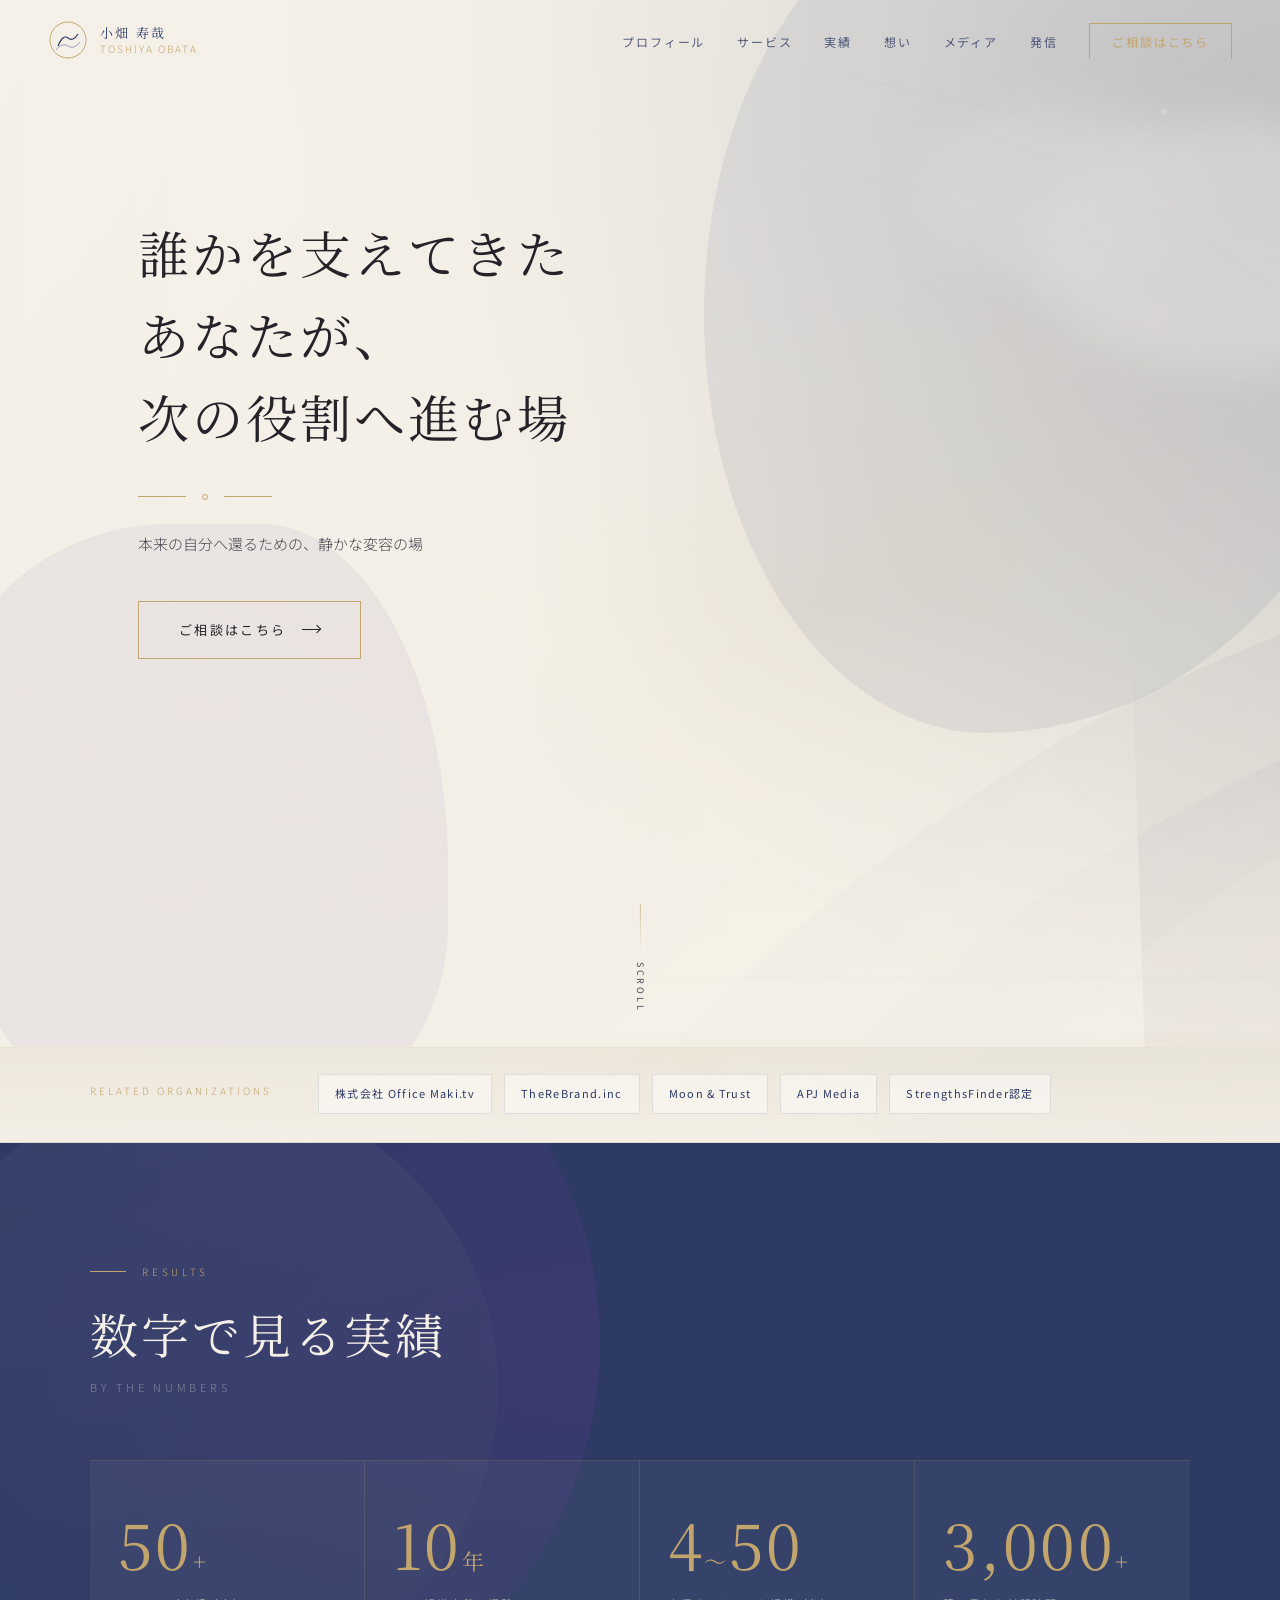
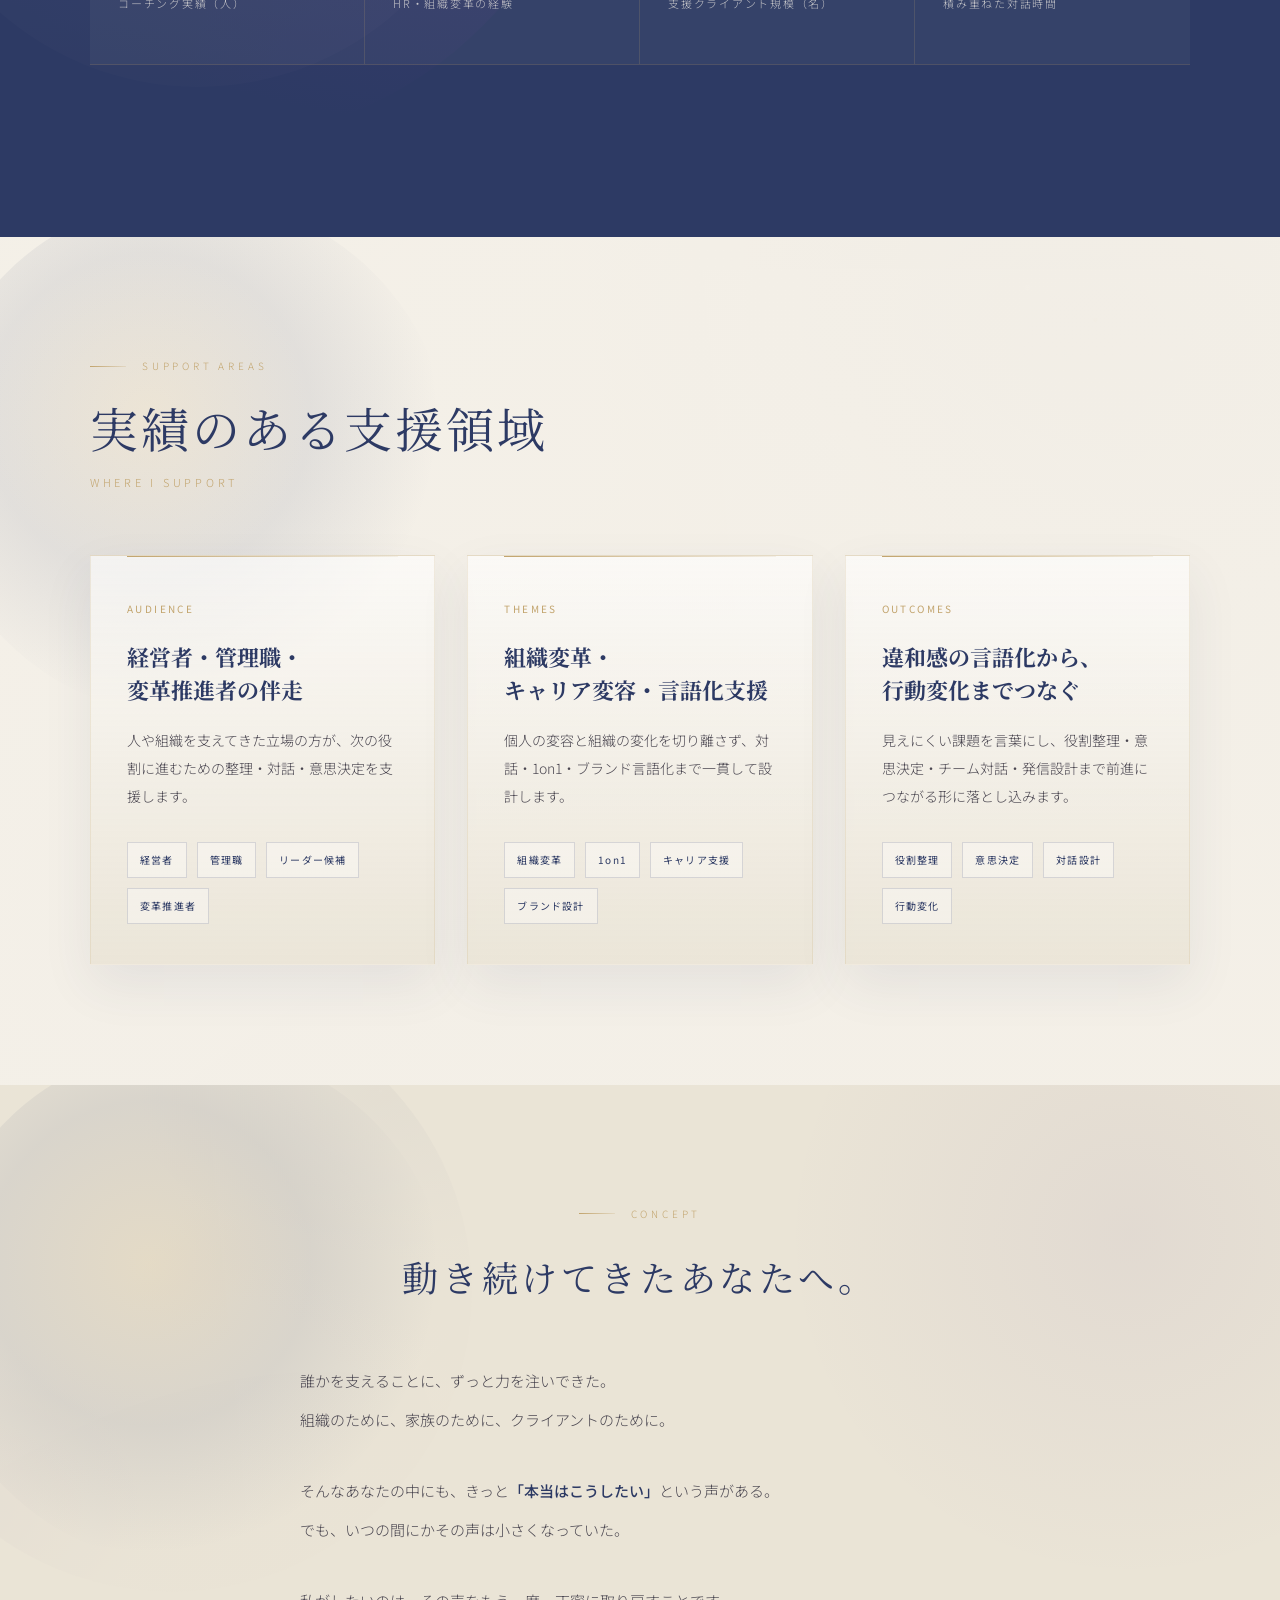
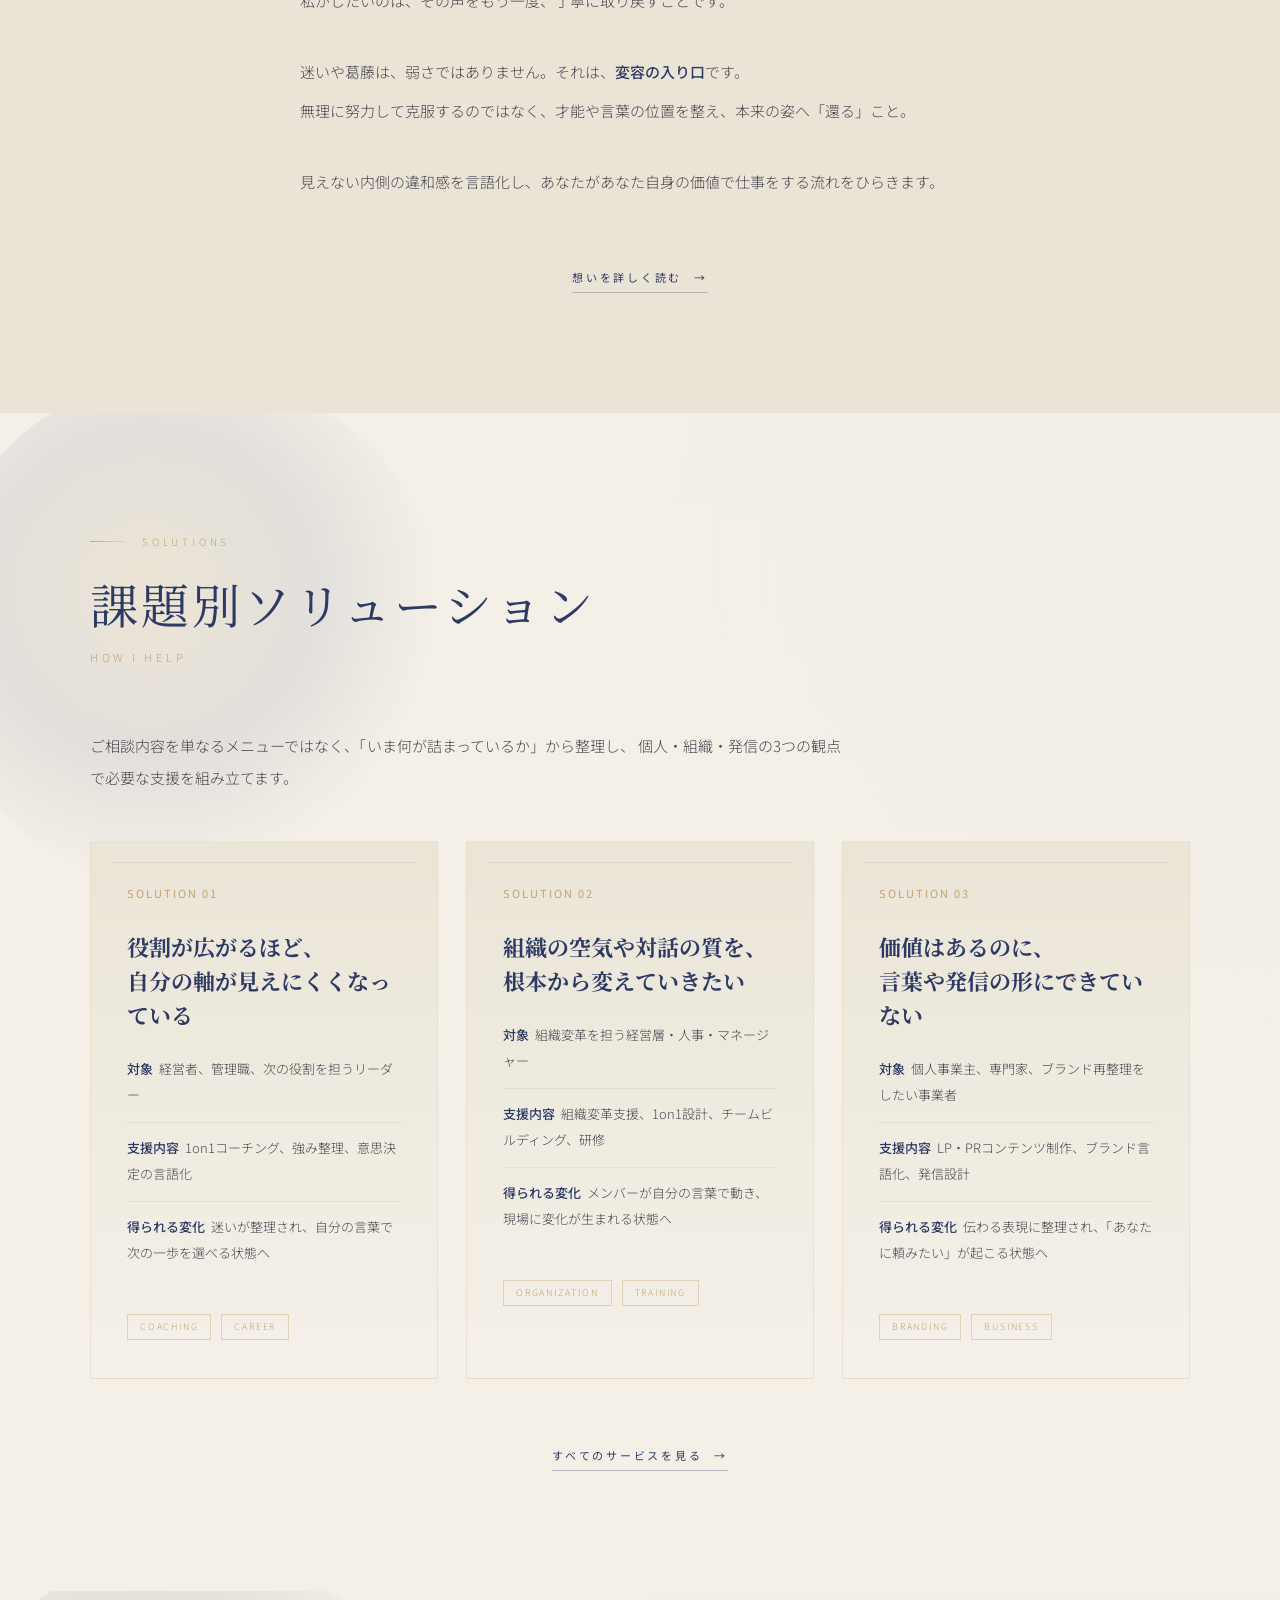
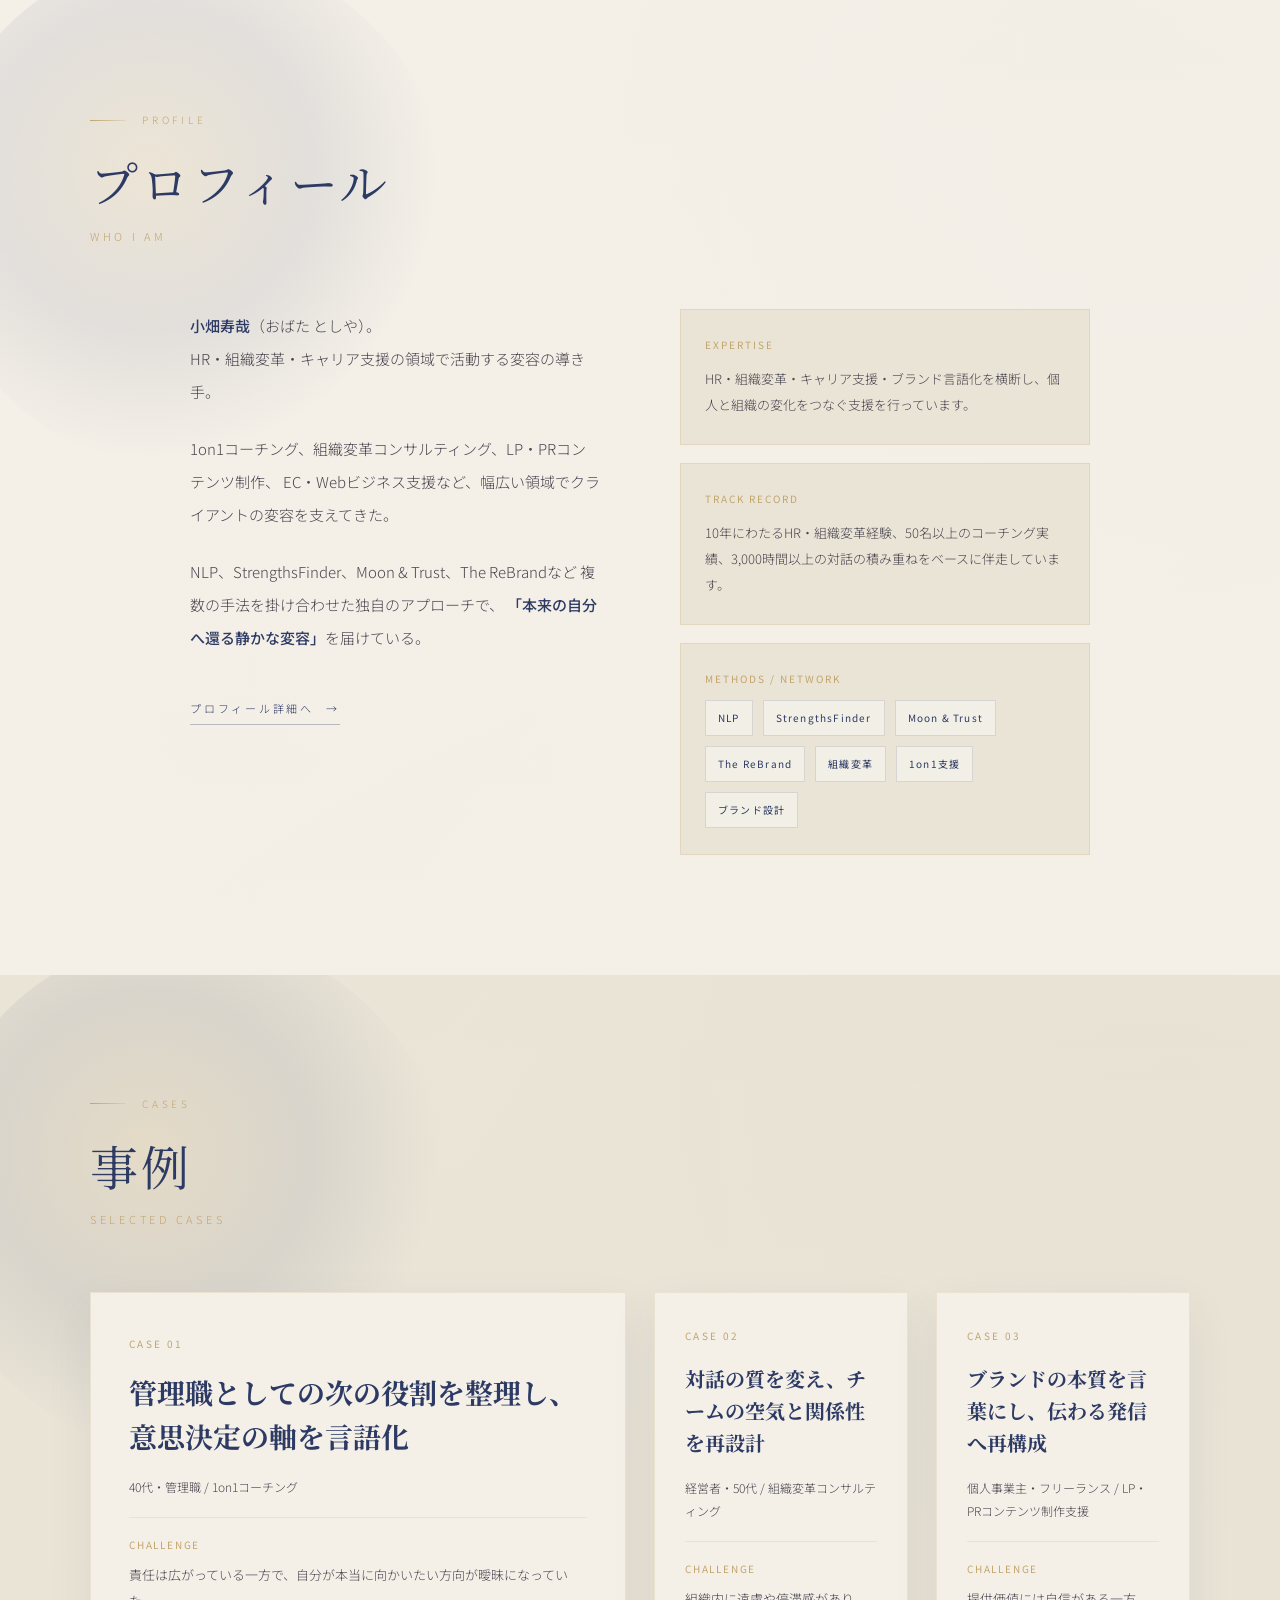
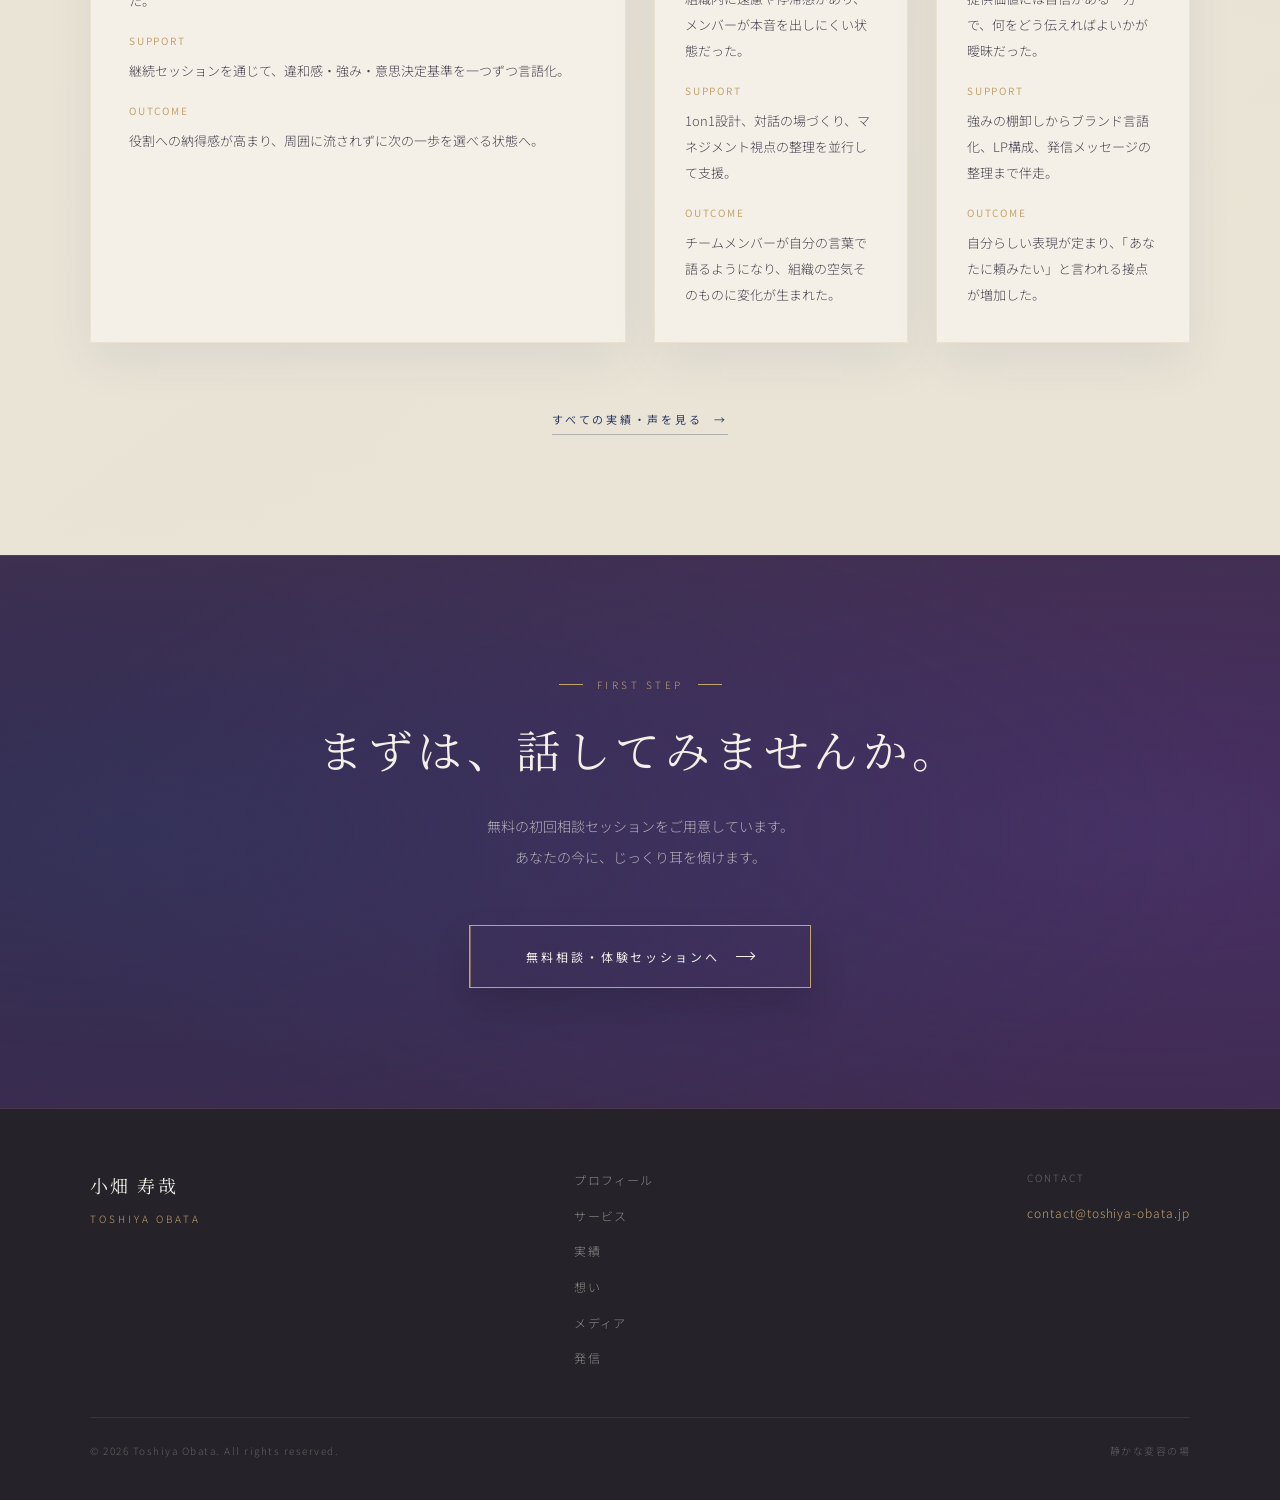
==== commit 493b26f0: "Remove decorative quotation marks from index and message pages Co-Authored-By: Claude Sonnet 4.6 <no" ====
--- a/index.html
+++ b/index.html
@@ -868,7 +868,7 @@
   <div class="section-inner">
     <div class="message-inner">
       <div class="section-label reveal" style="justify-content:center;">CONCEPT</div>
-      <span class="big-quote reveal reveal-delay-1">&ldquo;</span>
+
       <h2 class="message-headline reveal reveal-delay-2">
         動き続けてきたあなたへ。
       </h2>
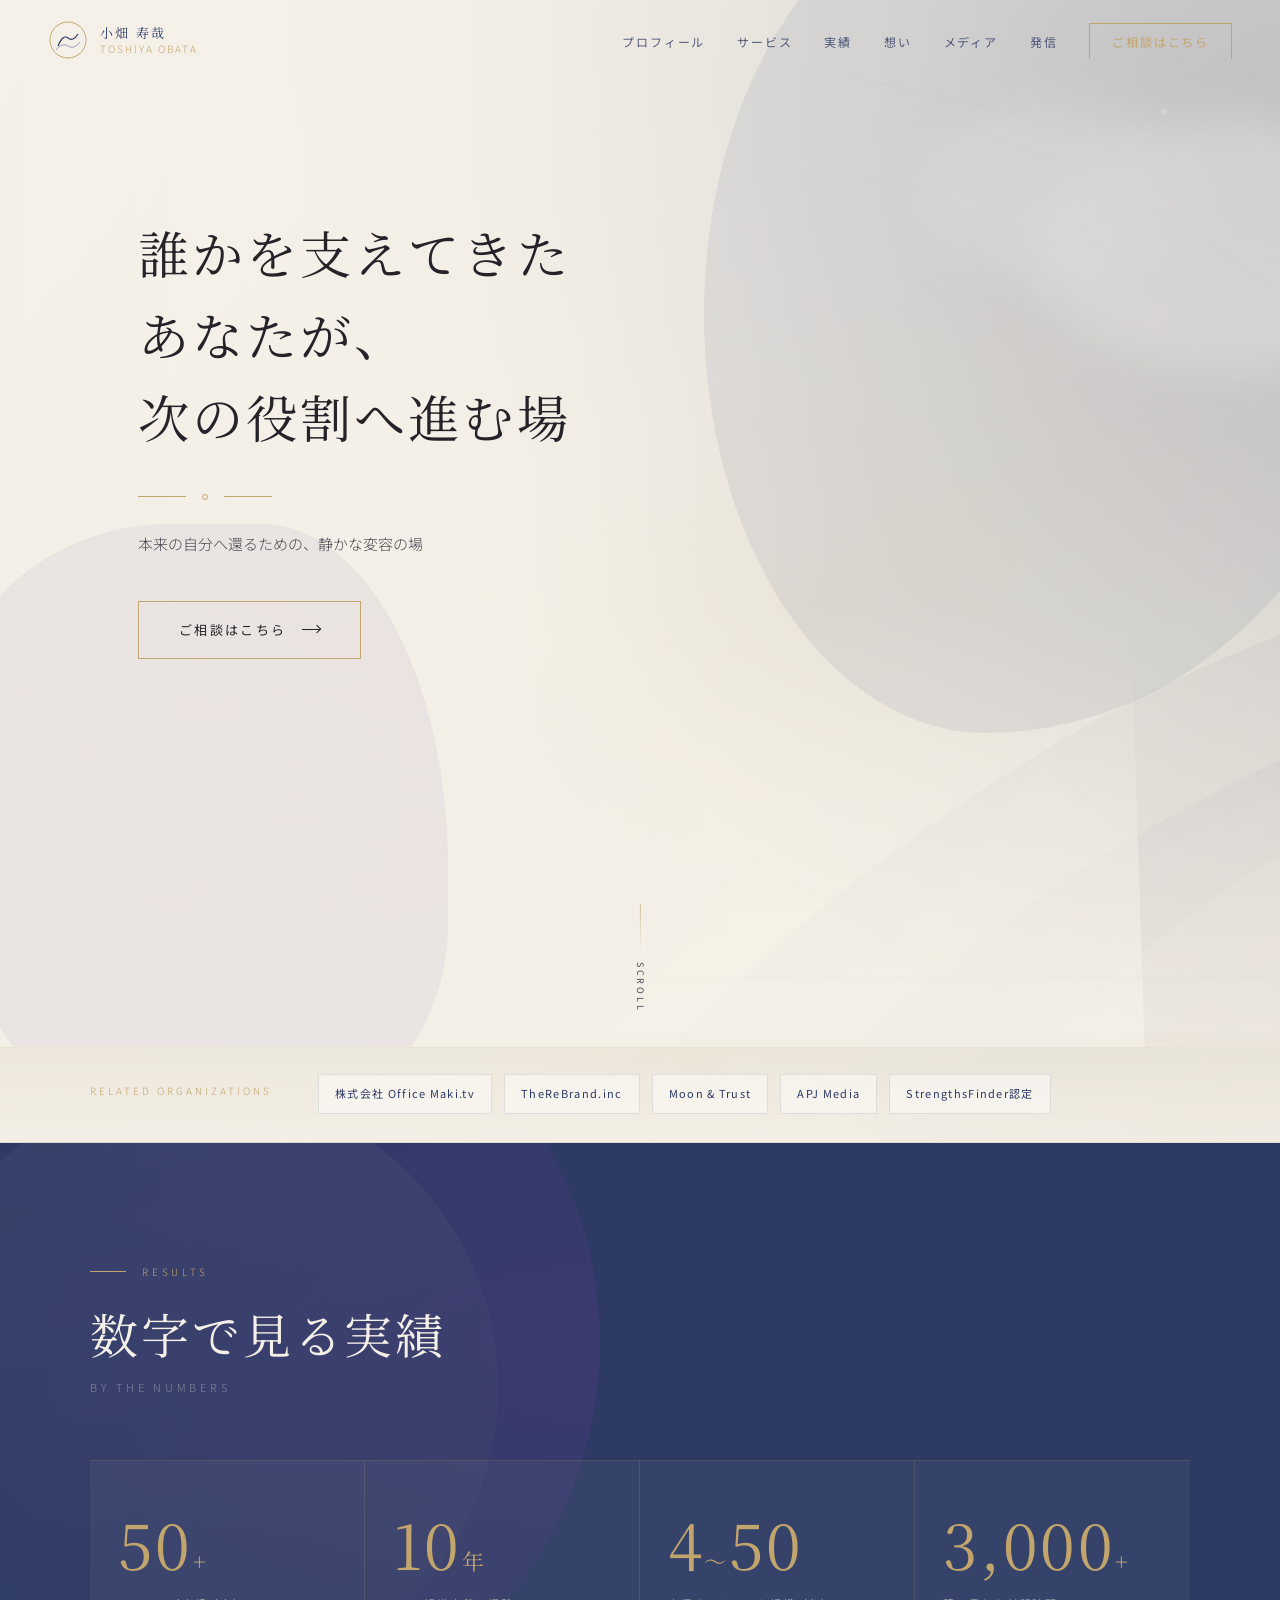
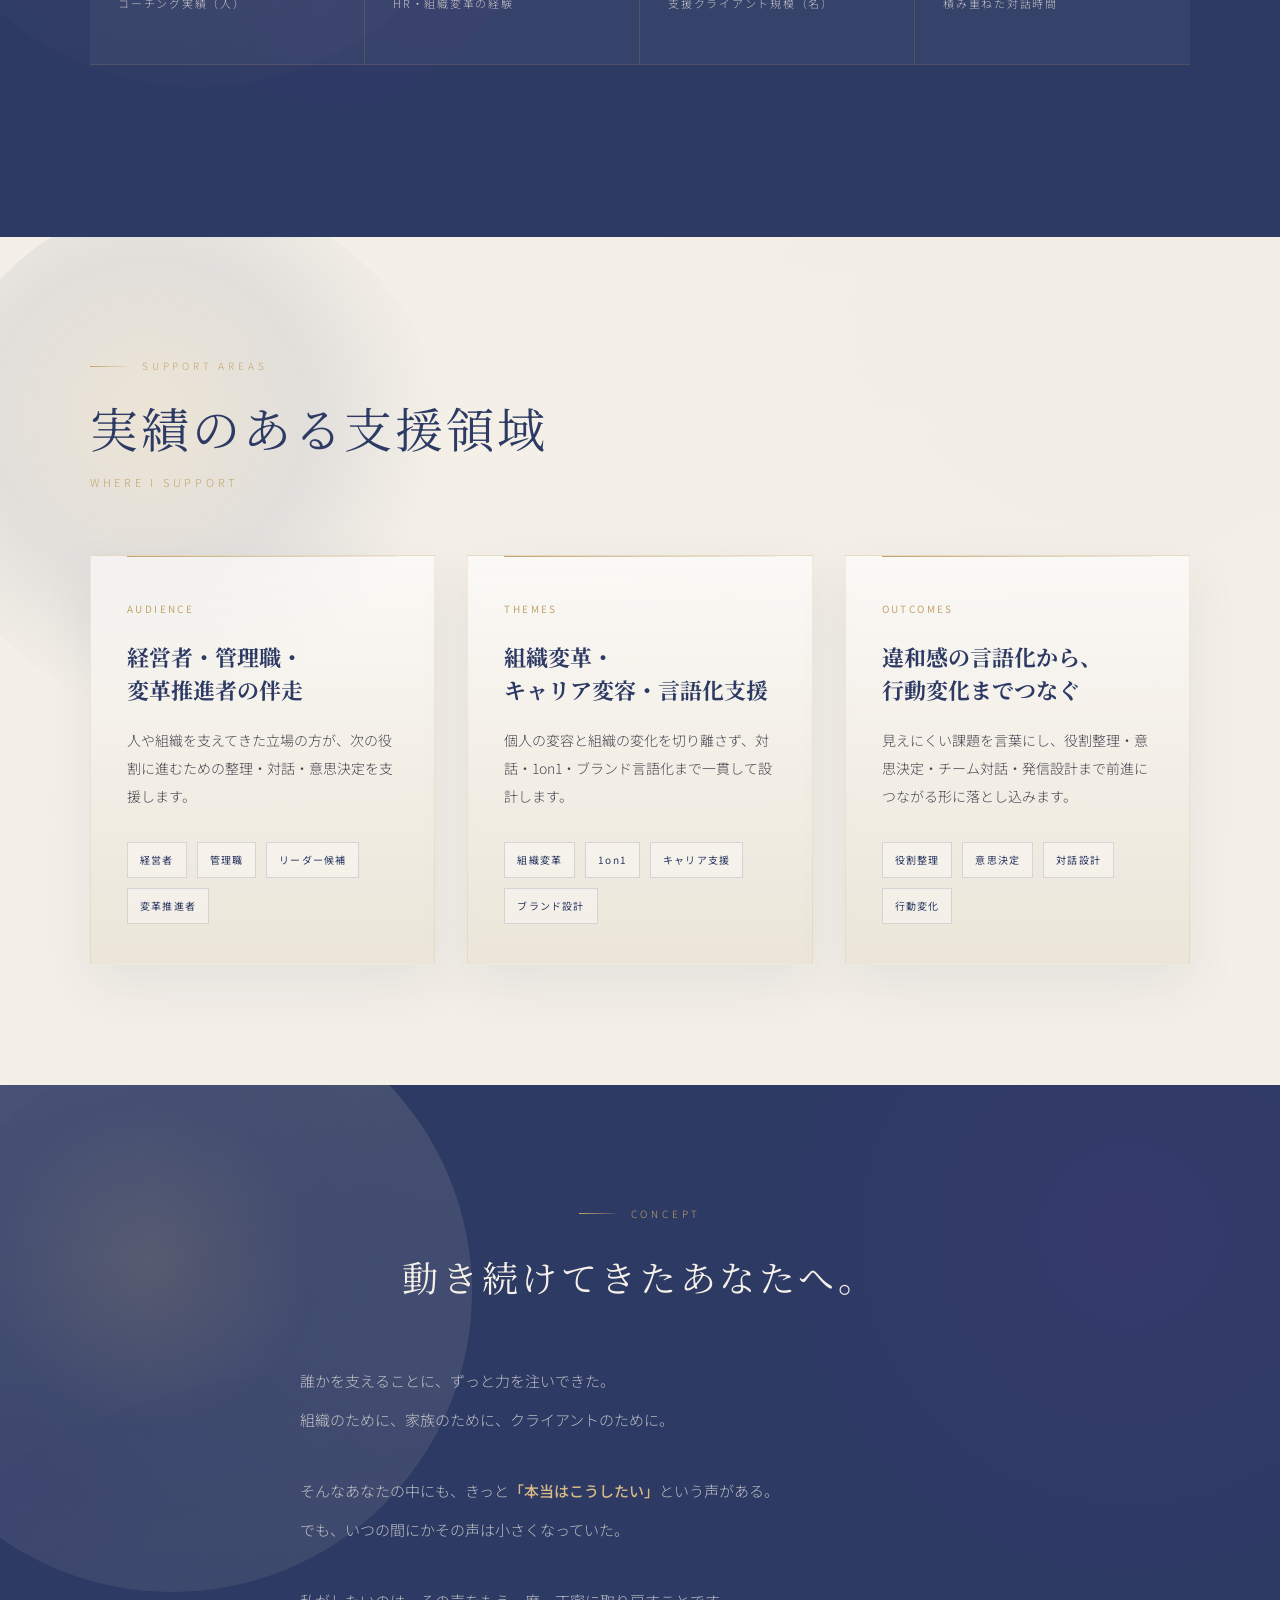
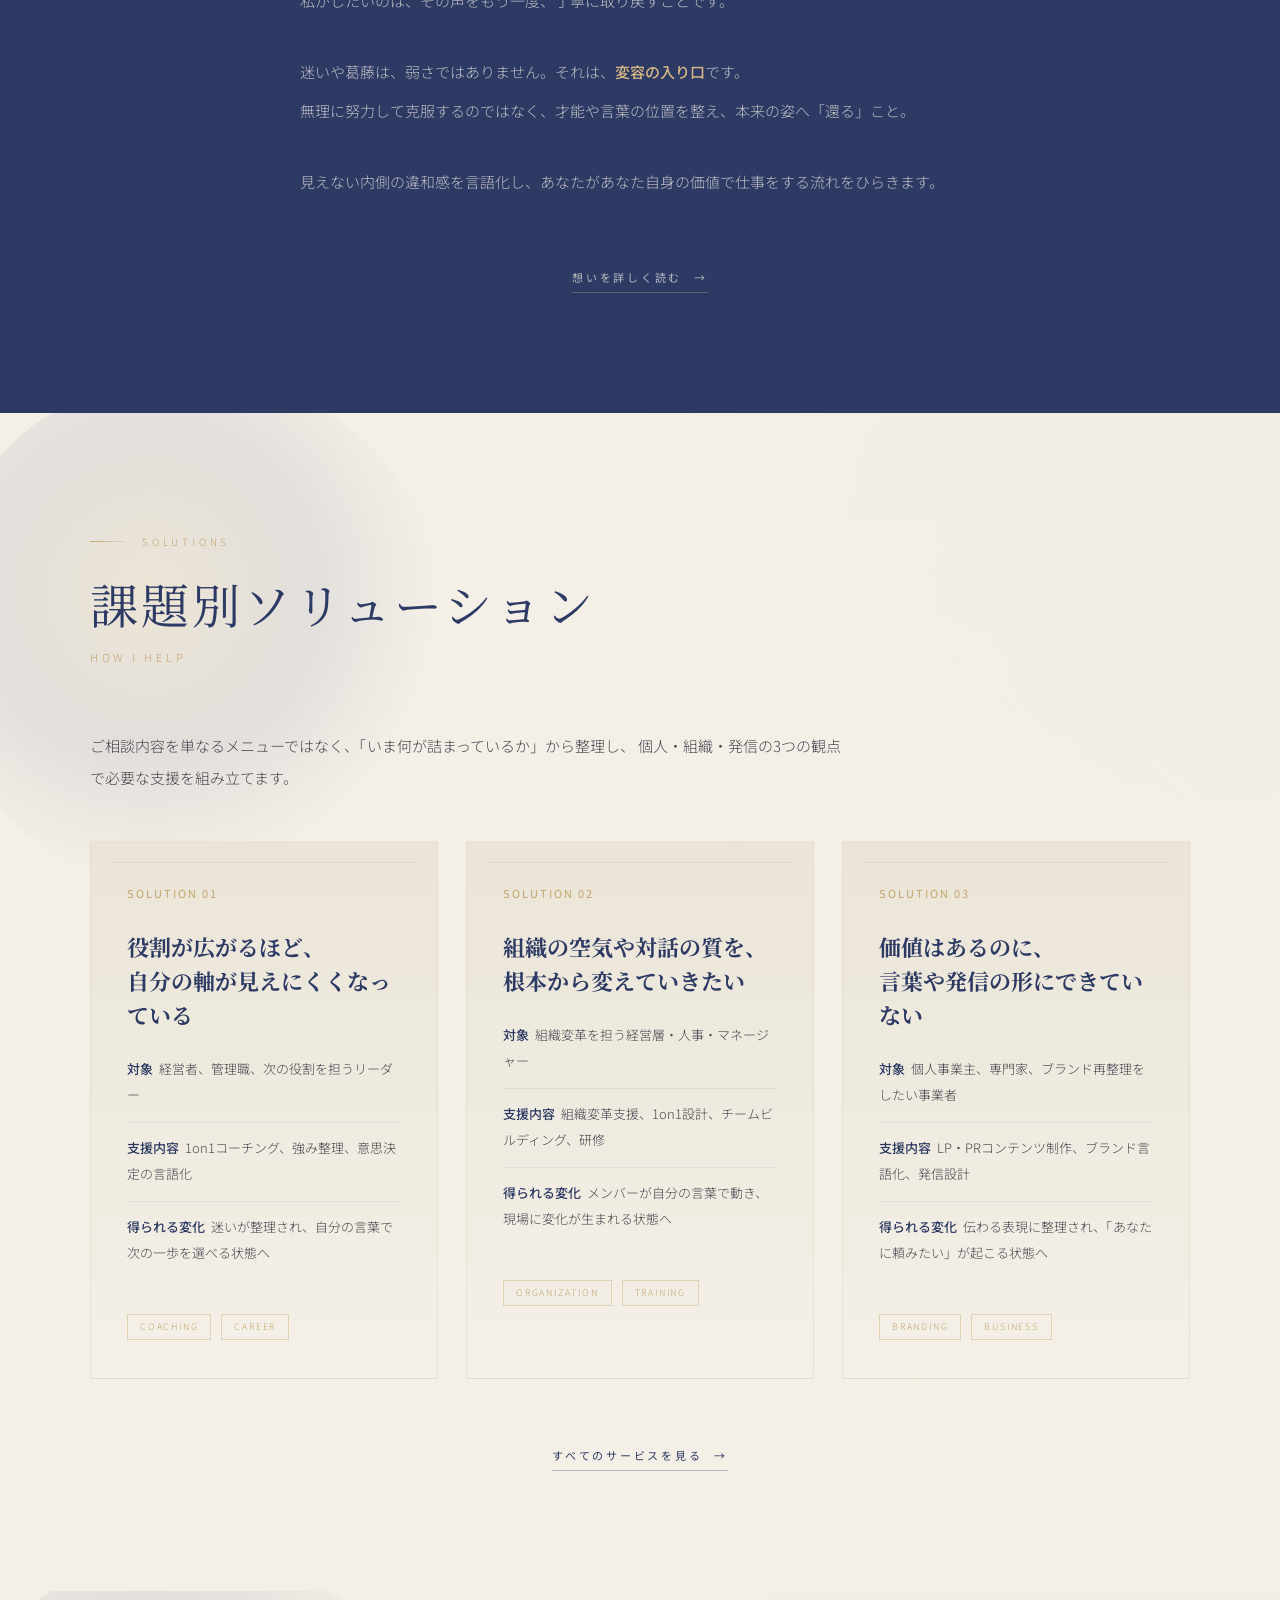
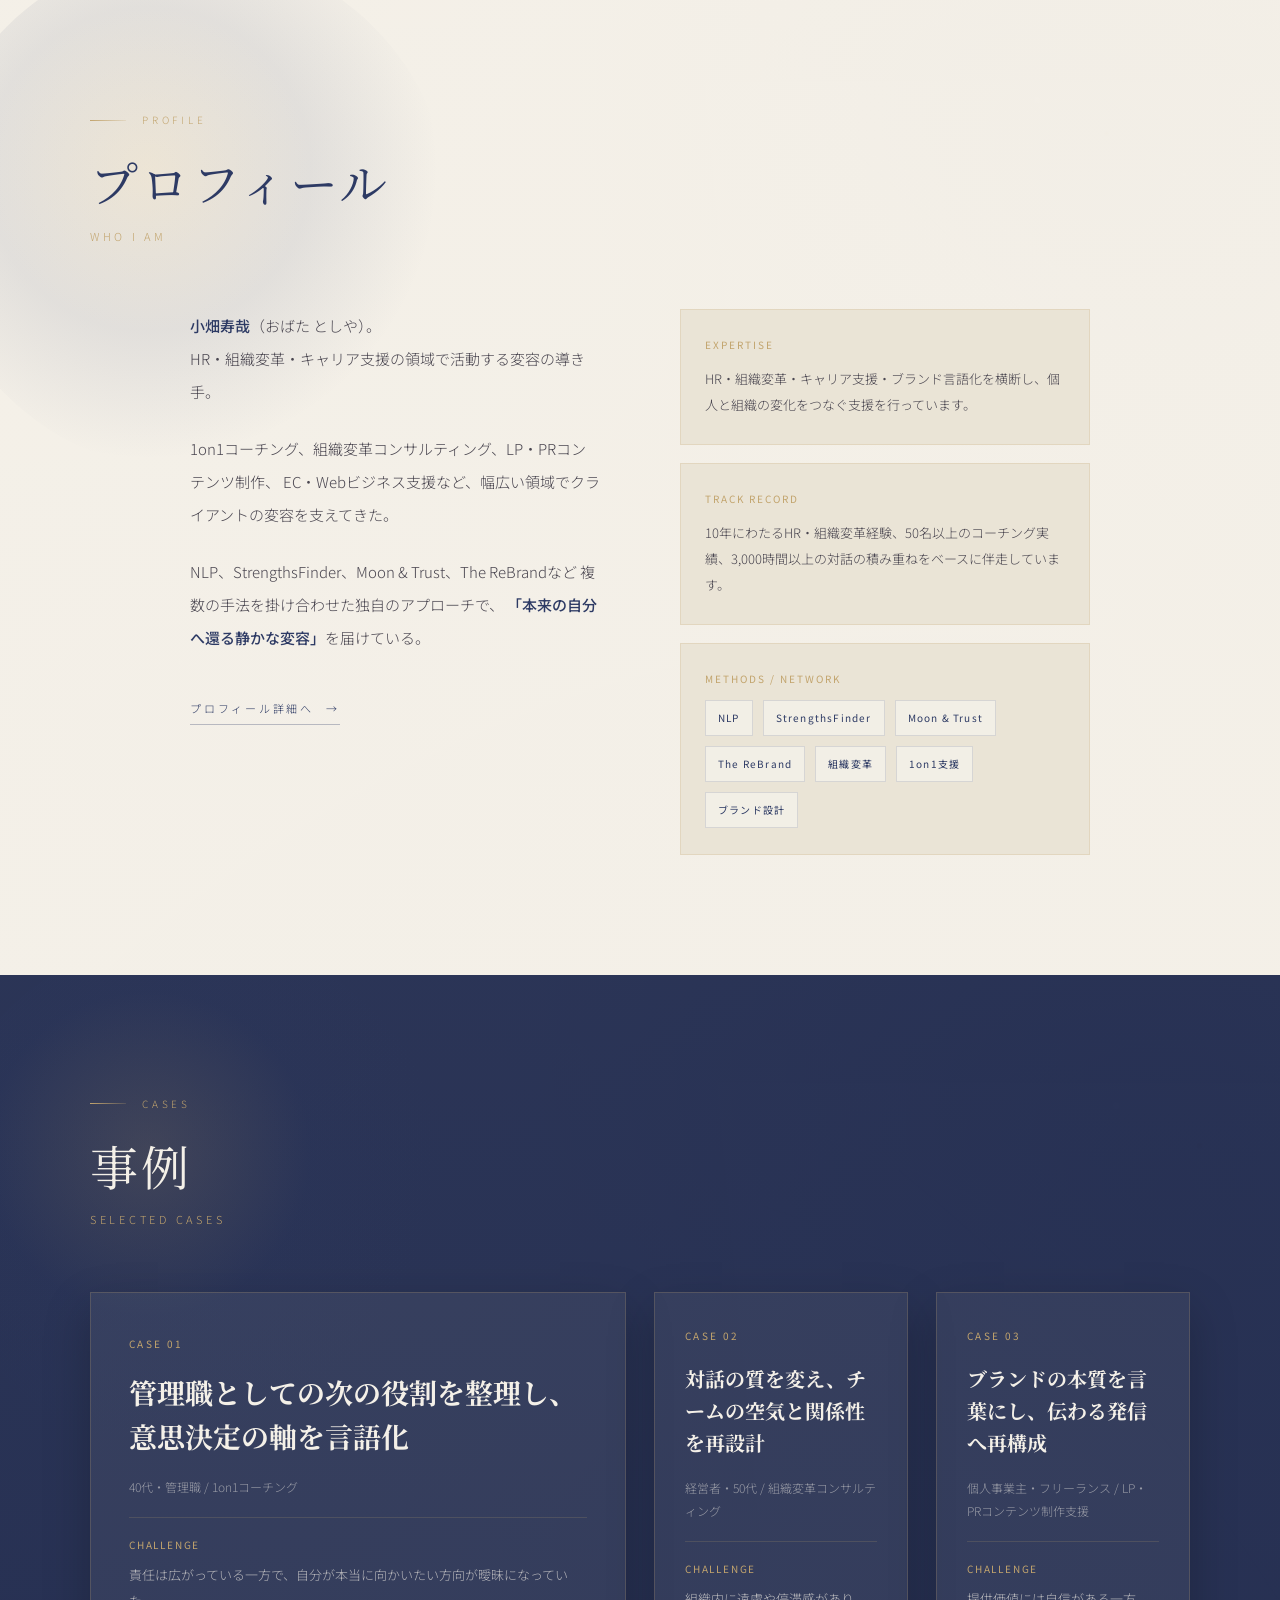
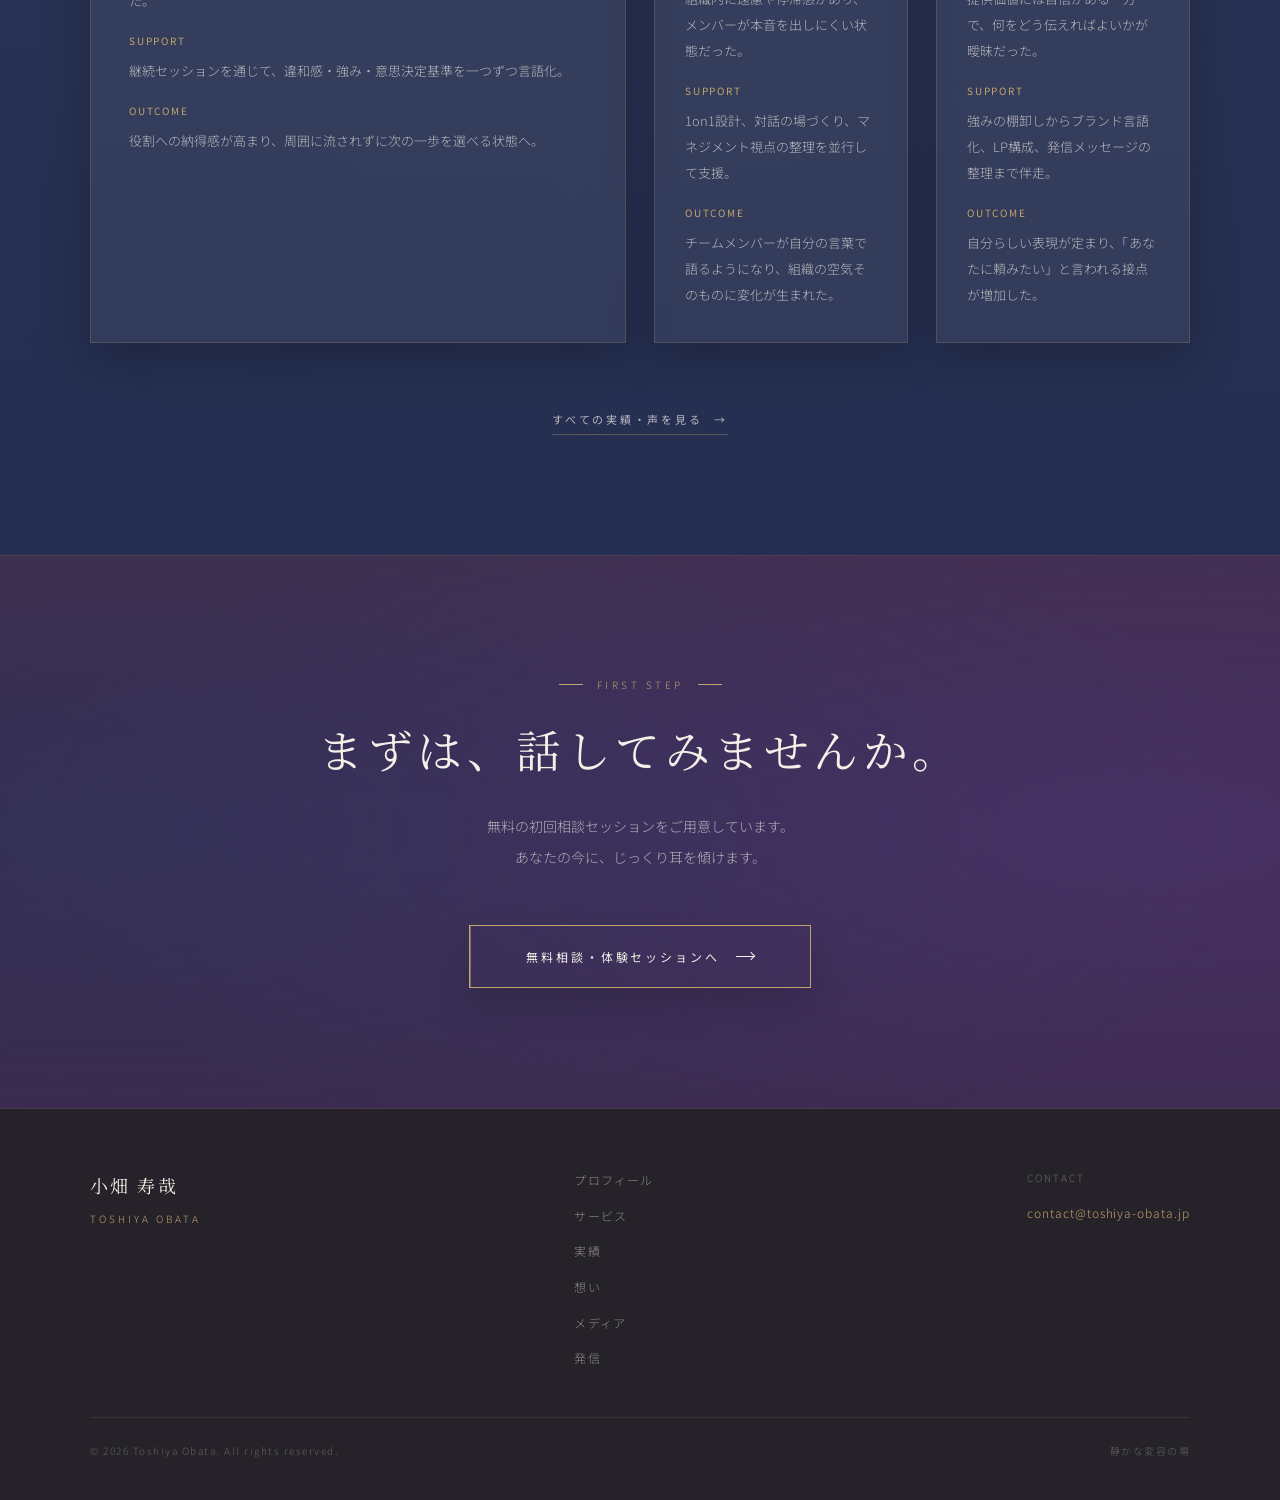
==== commit d2a9f19c: "Improve section contrast by converting Message and Cases to navy background Co-Authored-By: Claude S" ====
--- a/index.html
+++ b/index.html
@@ -238,8 +238,20 @@
     background: linear-gradient(180deg, rgba(244,240,232,0.84) 0%, rgba(244,240,232,0.95) 100%);
   }
   .cases-section::after {
-    background: linear-gradient(180deg, rgba(234,228,214,0.82) 0%, rgba(234,228,214,0.94) 100%);
-  }
+    background: linear-gradient(180deg, rgba(30,40,75,0.78) 0%, rgba(30,40,75,0.88) 100%);
+  }
+  .cases-section .section-title { color: var(--ivory); }
+  .cases-section .case-card {
+    background: rgba(244,240,232,0.06);
+    border-color: rgba(194,164,109,0.22);
+    box-shadow: 0 18px 44px rgba(0,0,0,0.22);
+  }
+  .cases-section .case-title { color: var(--ivory); }
+  .cases-section .case-meta {
+    color: rgba(244,240,232,0.52);
+    border-bottom-color: rgba(194,164,109,0.18);
+  }
+  .cases-section .case-block-copy { color: rgba(244,240,232,0.68); }
   .focus-section .section-inner,
   .message-section .section-inner,
   .services-section .section-inner,
@@ -281,14 +293,14 @@
 
   /* Message Section (from message.html) */
   .message-section {
-    background: var(--ivory-d); padding: 120px 48px;
+    background: var(--navy); padding: 120px 48px;
     position: relative; overflow: hidden; text-align: center;
   }
   .message-section::before {
     content: ''; position: absolute;
     top: -200px; right: -200px;
     width: 700px; height: 700px; border-radius: 50%;
-    background: radial-gradient(circle, rgba(92,59,138,0.06) 0%, transparent 70%);
+    background: radial-gradient(circle, rgba(92,59,138,0.18) 0%, transparent 70%);
     pointer-events: none;
     transform: none;
     z-index: 0;
@@ -298,13 +310,13 @@
     position: absolute;
     inset: -10%;
     background-image:
-      radial-gradient(72% 48% at 84% 16%, rgba(45,58,100,0.08) 0%, rgba(45,58,100,0) 58%),
-      radial-gradient(54% 40% at 16% 86%, rgba(92,59,138,0.08) 0%, rgba(92,59,138,0) 58%),
-      linear-gradient(180deg, rgba(234,228,214,0.72) 0%, rgba(234,228,214,0.9) 100%),
+      radial-gradient(72% 48% at 84% 16%, rgba(194,164,109,0.12) 0%, rgba(45,58,100,0) 58%),
+      radial-gradient(54% 40% at 16% 86%, rgba(92,59,138,0.2) 0%, rgba(92,59,138,0) 58%),
+      linear-gradient(180deg, rgba(45,58,100,0.55) 0%, rgba(45,58,100,0.72) 100%),
       url('assets/parallax-section-bg.svg');
     background-size: cover;
     background-position: center;
-    opacity: 0.28;
+    opacity: 0.32;
     transform: none;
     z-index: 0;
     pointer-events: none;
@@ -320,16 +332,16 @@
     font-family: var(--serif);
     font-size: clamp(22px, 3vw, 36px);
     font-weight: 400; line-height: 2;
-    color: var(--navy); letter-spacing: 0.1em;
+    color: var(--ivory); letter-spacing: 0.1em;
     margin-bottom: 48px;
   }
   .message-body {
-    font-size: 15px; color: var(--ink-l);
+    font-size: 15px; color: rgba(244,240,232,0.72);
     line-height: 2.6; font-weight: 300;
     text-align: left; max-width: 680px; margin: 0 auto;
   }
   .message-body p + p { margin-top: 32px; }
-  .message-body strong { color: var(--navy); font-weight: 500; }
+  .message-body strong { color: var(--gold-l); font-weight: 500; }
   
   .more-link-container { text-align: center; margin-top: 60px; }
   .more-link {
@@ -340,6 +352,14 @@
   }
   .more-link:hover { color: var(--gold); border-color: var(--gold); }
   .more-link::after { content: '→'; }
+  .message-section .more-link,
+  .cases-section .more-link {
+    color: rgba(244,240,232,0.7);
+    border-bottom-color: rgba(194,164,109,0.35);
+  }
+  .message-section .more-link:hover,
+  .cases-section .more-link:hover { color: var(--gold-l); border-color: var(--gold-l); }
+  .message-section .section-title { color: var(--ivory); }
 
   /* Services Section (from services.html) */
   .services-section { padding: 120px 48px; background: var(--ivory); }
@@ -538,7 +558,7 @@
     margin-top: 24px;
   }
 
-  .cases-section { background: var(--ivory-d); padding: 120px 48px; }
+  .cases-section { background: var(--navy); padding: 120px 48px; }
   .cases-grid {
     display: grid;
     grid-template-columns: repeat(12, minmax(0, 1fr));
